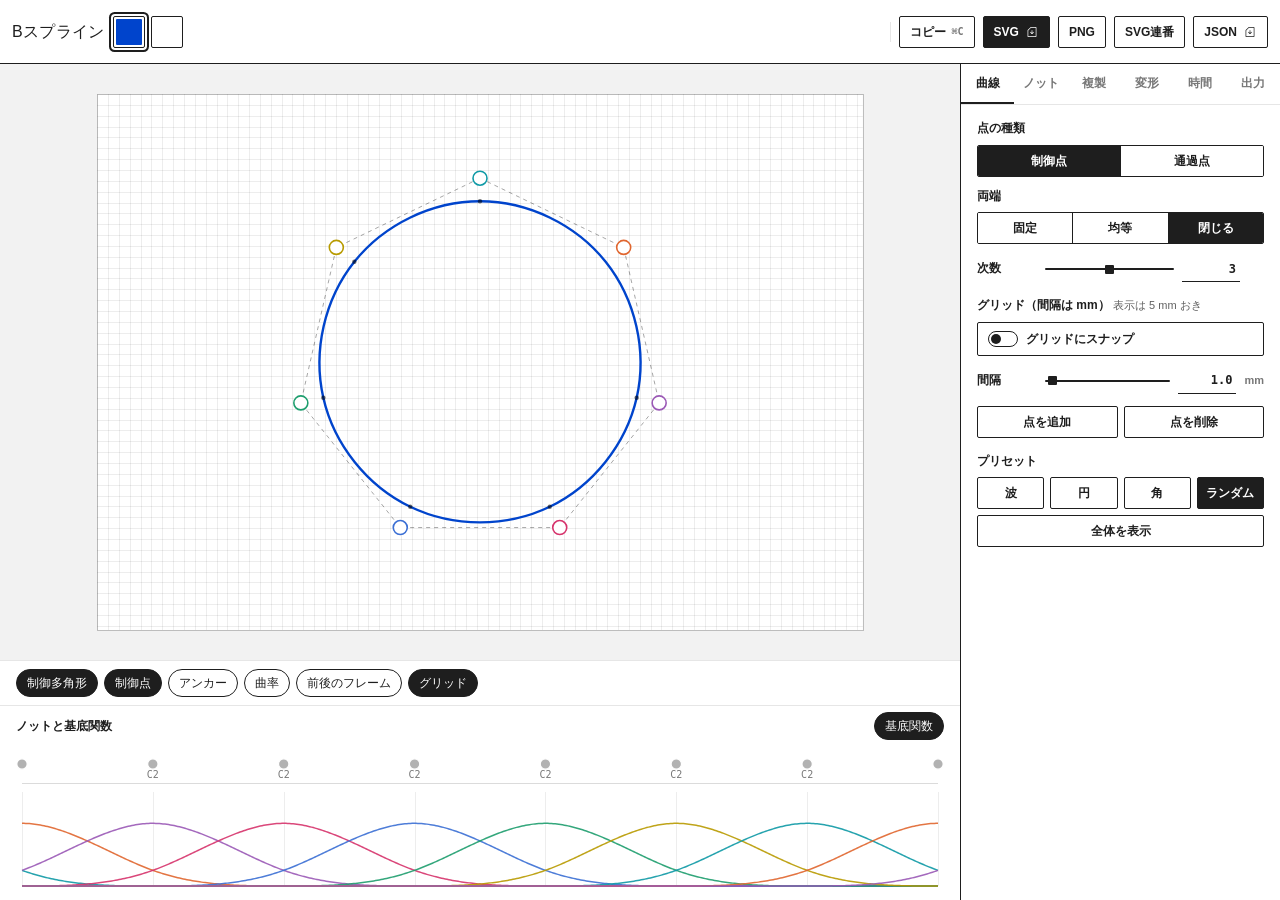
==== bspline/index.html @ 82337623 "deploy 2026-10-28 09:33" ====
<!DOCTYPE html>
<html data-sm-build="35cda11・2026-10-28 09:33" data-sm-app="bspline" lang="ja">
<head>
<meta charset="utf-8">
<meta name="viewport" content="width=device-width, initial-scale=1, viewport-fit=cover, user-scalable=no">
<meta name="studio-spec" content="type:描いて増やす;features:svg,numeric,color">
<meta name="apple-mobile-web-app-capable" content="yes">
<meta name="mobile-web-app-capable" content="yes">
<meta name="apple-mobile-web-app-status-bar-style" content="default">
<meta name="apple-mobile-web-app-title" content="SPLINE">
<meta name="theme-color" content="#ffffff">
<title>Bスプライン</title>
<link rel="stylesheet" href="_ext/000_kit/studio2.css?v=0.7.8">
<style>
/* 骨格（版面・基底関数の帯・再生バー・タブ付きパネル）はこのツール固有。
   色・文字・ボタン・上部バーは studio2.css / studio-tokens.css（--t-*）に従う。 */
:root{
  --param-h:158px;
  --mono:ui-monospace,SFMono-Regular,Menlo,monospace;
}
*{-webkit-tap-highlight-color:transparent}
body{
  display:flex;flex-direction:column;overscroll-behavior:none;
  padding-top:env(safe-area-inset-top);padding-bottom:env(safe-area-inset-bottom);
}
#bar{flex:0 0 auto}
#main{flex:1 1 auto;min-height:0;height:auto}
.stage{flex:1 1 auto;display:flex;flex-direction:column;min-width:0;min-height:0;background:var(--surfaceDim)}
#canvasWrap{flex:1 1 auto;position:relative;min-height:0}
#view{position:absolute;inset:0;width:100%;height:100%;display:block;touch-action:none}

.viewbar{
  display:flex;gap:6px;padding:8px 16px;border-top:1px solid var(--outlineBright);
  background:var(--surface);flex:0 0 auto;overflow-x:auto;scrollbar-width:none;
}
.viewbar::-webkit-scrollbar{display:none}
.viewbar .chip{flex:none;white-space:nowrap}

.param{flex:0 0 auto;border-top:1px solid var(--outlineBright);background:var(--surface)}
.param-head{display:flex;align-items:center;gap:12px;padding:6px 16px 2px}
.param-head .jp{font:var(--t-w-label) var(--t-fs-label)/1.4 var(--font)}
.param-head .sp{flex:1}
#paramCv{display:block;width:100%;height:var(--param-h);touch-action:none}
.param.min #paramCv{height:46px}

.transport{
  display:none;align-items:center;gap:12px;padding:8px 16px;
  border-top:1px solid var(--outlineBright);background:var(--surface);flex:0 0 auto;
}
.transport.on{display:flex}
#play{
  width:34px;height:34px;border-radius:50%;border:0;background:var(--onSurface);color:var(--surface);
  display:flex;align-items:center;justify-content:center;font-size:12px;flex:0 0 auto;font-weight:700;cursor:pointer;
}
#timeline{flex:1;height:30px;display:block;touch-action:none}
.tnum{font:var(--t-w-num) var(--t-fs-num)/1 var(--mono);font-variant-numeric:tabular-nums;flex:0 0 auto}

/* パネル（タブ付き） */
#panel{display:flex;flex-direction:column}
.tabs{display:flex;position:sticky;top:0;z-index:5;background:var(--surface);border-bottom:1px solid var(--outlineBright);flex:0 0 auto}
.tabs button{
  flex:1;height:40px;border:0;border-bottom:2px solid transparent;background:none;cursor:pointer;
  font:var(--t-w-label) var(--t-fs-label)/1 var(--font);color:var(--muted);
}
.tabs button:hover{background:var(--hovered)}
.tabs button[aria-pressed="true"]{color:var(--onSurface);border-bottom-color:var(--onSurface);font-weight:var(--t-w-head)}
.tabsec{display:none;padding:16px 16px 32px}
.tabsec.on{display:block}
.tabsec h2{font:var(--t-w-head) var(--t-fs-head)/1 var(--font);letter-spacing:.12em;margin:24px 0 12px}
.tabsec h2:first-child{margin-top:0}
.fieldlabel{font:var(--t-w-label) var(--t-fs-label)/1.3 var(--font);margin:0 0 8px}
.fieldlabel.gap{margin-top:16px}

/* 数値の行（スライダー＋数値欄。数値は直接入力できる・§5） */
.ctl{display:flex;align-items:center;gap:8px;margin-bottom:12px}
.ctl > label{font:var(--t-w-label) var(--t-fs-label)/1.3 var(--font);flex:0 0 60px;cursor:ew-resize;user-select:none}
.ctl input[type=range]{flex:1;min-width:0;width:auto}
.num{
  flex:0 0 auto;width:58px;height:26px;padding:0 4px;text-align:right;
  border:0;border-bottom:var(--t-line) solid var(--onSurface);border-radius:0;background:transparent;color:var(--onSurface);
  font:var(--t-w-num) var(--t-fs-num)/1 var(--mono);font-variant-numeric:tabular-nums;-moz-appearance:textfield;
}
.num:focus{outline:none;background:var(--hovered)}
.num::-webkit-outer-spin-button,.num::-webkit-inner-spin-button{-webkit-appearance:none;margin:0}
.unit{flex:0 0 16px;font:var(--t-w-label) 11px/1 var(--font);color:var(--muted)}

.seg{display:flex;border:var(--t-line) solid var(--onSurface);border-radius:var(--t-radius);overflow:hidden;width:100%;margin-bottom:12px}
.seg button{
  flex:1;height:30px;padding:0 3px;border:0;border-right:var(--t-line) solid var(--onSurface);background:var(--surface);cursor:pointer;
  font:var(--t-w-btn) var(--t-fs-btn)/1 var(--font);color:var(--onSurface);
}
.seg button:last-child{border-right:0}
.seg button:hover{background:var(--hovered)}
.seg button[aria-pressed="true"]{background:var(--onSurface);color:var(--surface)}

.switch{
  display:flex;align-items:center;gap:8px;width:100%;height:34px;padding:0 10px;margin-bottom:12px;
  border:var(--t-line) solid var(--onSurface);border-radius:var(--t-radius);background:var(--surface);cursor:pointer;
  font:var(--t-w-btn) var(--t-fs-btn)/1 var(--font);color:var(--onSurface);text-align:left;
}
.switch:hover{background:var(--hovered)}
.switch .tr{width:30px;height:16px;border-radius:999px;border:var(--t-line) solid var(--onSurface);position:relative;flex:0 0 auto;background:var(--surface)}
.switch .tr::after{content:"";position:absolute;top:2px;left:2px;width:10px;height:10px;border-radius:50%;background:var(--onSurface);transition:transform .14s}
.switch[aria-pressed="true"] .tr{background:var(--onSurface)}
.switch[aria-pressed="true"] .tr::after{transform:translateX(14px);background:var(--surface)}

.btns{display:grid;gap:6px}
.g1{grid-template-columns:1fr}
.g2{grid-template-columns:1fr 1fr}
.g4{grid-template-columns:1fr 1fr 1fr 1fr}
.btns .btn{justify-content:center;padding:0 6px}
.btns + .btns{margin-top:6px}

.readout{display:grid;grid-template-columns:auto 1fr;gap:6px 12px;font:var(--t-w-label) var(--t-fs-label)/1.3 var(--font)}
.readout b{font:var(--t-w-num) var(--t-fs-num)/1.3 var(--mono);font-variant-numeric:tabular-nums;text-align:right}
.readout b.neg{color:#C0392B}

.klist{display:flex;flex-direction:column;gap:6px}
.kempty{font:var(--t-w-label) var(--t-fs-label)/1.3 var(--font);color:var(--muted)}
.krow{display:flex;align-items:center;gap:8px}
.krow .u{font:var(--t-w-num) var(--t-fs-num)/1 var(--mono);flex:0 0 56px;font-variant-numeric:tabular-nums}
.krow .c{font:var(--t-w-num) 11px/1 var(--mono);padding:3px 7px;border-radius:999px;border:var(--t-line) solid var(--outlineBright);color:var(--muted)}
.krow .c.z{color:var(--onSurface);border-color:var(--onSurface)}
.krow .stp{margin-left:auto;display:flex;align-items:center;gap:2px}
.krow .stp button{width:26px;height:26px;border:var(--t-line) solid var(--onSurface);border-radius:var(--t-radius);background:var(--surface);cursor:pointer;color:var(--onSurface)}
.krow .stp button:hover{background:var(--hovered)}
.krow .stp span{font:var(--t-w-num) var(--t-fs-num)/1 var(--mono);width:24px;text-align:center}

@media (max-width:1023px){
  :root{--param-h:120px}
  body{overflow:hidden}
  #main{flex-direction:column;height:auto}
  #canvasWrap{min-height:25vh}
  #panel{width:100%;flex:0 0 auto;border-left:0;border-top:calc(var(--t-line) + .5px) solid var(--onSurface);max-height:42vh}
  .btns .btn{height:40px}
  .ctl > label{flex:0 0 52px}
}
</style>
<link rel="manifest" href="manifest.webmanifest">
<link rel="apple-touch-icon" href="icon-180.png">
<link rel="icon" href="icon-192.png">
<link rel="stylesheet" href="_ext/000_kit/studio-mobile.css?v=84a22e17">
</head>
<body>

<header id="bar"></header>

<div id="main">
  <div class="stage">
    <div id="canvasWrap"><canvas id="view"></canvas></div>

    <div class="viewbar chips" id="viewbar">
      <button class="chip" type="button" data-v="poly"    aria-pressed="true">制御多角形</button>
      <button class="chip" type="button" data-v="points"  aria-pressed="true">制御点</button>
      <button class="chip" type="button" data-v="anchors" aria-pressed="false">アンカー</button>
      <button class="chip" type="button" data-v="comb"    aria-pressed="false">曲率</button>
      <button class="chip" type="button" data-v="onion"   aria-pressed="false">前後のフレーム</button>
      <button class="chip" type="button" data-v="grid"    aria-pressed="true">グリッド</button>
    </div>

    <div class="param" id="param">
      <div class="param-head">
        <span class="jp">ノットと基底関数</span>
        <span class="sp"></span>
        <button class="chip" type="button" id="minBtn">基底関数</button>
      </div>
      <canvas id="paramCv"></canvas>
    </div>

    <div class="transport" id="transport">
      <button id="play" type="button" aria-label="再生・停止">▶</button>
      <canvas id="timeline"></canvas>
      <span class="tnum" id="tnum">000/060</span>
    </div>
  </div>

  <aside id="panel">
    <div class="tabs" id="tabs">
      <button type="button" data-s="curve" aria-pressed="true">曲線</button>
      <button type="button" data-s="knot"  aria-pressed="false">ノット</button>
      <button type="button" data-s="copy"  aria-pressed="false">複製</button>
      <button type="button" data-s="warp"  aria-pressed="false">変形</button>
      <button type="button" data-s="time"  aria-pressed="false">時間</button>
      <button type="button" data-s="out"   aria-pressed="false">出力</button>
    </div>

    <section class="tabsec on" data-s="curve">
      <p class="fieldlabel">点の種類</p>
      <div class="seg" data-seg="ptMode">
        <button type="button" data-v="ctrl" aria-pressed="true">制御点</button>
        <button type="button" data-v="pass" aria-pressed="false">通過点</button>
      </div>
      <p class="fieldlabel">両端</p>
      <div class="seg" data-seg="ends">
        <button type="button" data-v="fix"    aria-pressed="false">固定</button>
        <button type="button" data-v="even"   aria-pressed="false">均等</button>
        <button type="button" data-v="closed" aria-pressed="true">閉じる</button>
      </div>
      <div data-ctl="deg"></div>
      <p class="fieldlabel gap">グリッド（間隔は mm） <span id="gthin" style="font-weight:400;opacity:.7;font-size:11px"></span></p>
      <button class="switch" type="button" data-sw="gsnap" aria-pressed="false" title="Shift を押しながらで一時的に解除"><span class="tr"></span><span class="tx">グリッドにスナップ</span></button>
      <div data-ctl="gstep"></div>
      <div class="btns g2">
        <button class="btn" type="button" id="addPt" title="選んだ点の次に点を足す">点を追加</button>
        <button class="btn" type="button" id="delPt" title="選んだ点を削除（Delete）">点を削除</button>
      </div>
      <p class="fieldlabel gap">プリセット</p>
      <div class="btns g4">
        <button class="btn" type="button" data-pre="wave">波</button>
        <button class="btn" type="button" data-pre="circle">円</button>
        <button class="btn" type="button" data-pre="angle">角</button>
        <button class="btn primary" type="button" data-pre="random" title="点をランダムに置き直す（N）">ランダム</button>
      </div>
      <div class="btns g1">
        <button class="btn" type="button" id="fitBtn">全体を表示</button>
      </div>
    </section>

    <section class="tabsec" data-s="knot">
      <div class="klist" id="klist"></div>
      <div class="btns g2" style="margin-top:12px">
        <button class="btn" type="button" id="knotEven">均等配置</button>
        <button class="btn" type="button" id="knotRand">ランダム配置</button>
      </div>
    </section>

    <section class="tabsec" data-s="copy">
      <button class="switch" type="button" data-sw="mul" aria-pressed="false"><span class="tr"></span><span class="tx">複製を有効</span></button>
      <p class="fieldlabel">配置</p>
      <div class="seg" data-seg="layout">
        <button type="button" data-v="rot"  aria-pressed="true">円形</button>
        <button type="button" data-v="grid" aria-pressed="false">格子</button>
        <button type="button" data-v="line" aria-pressed="false">直線</button>
      </div>
      <div data-ctl="count"></div>
      <div data-ctl="rot"></div>
      <div data-ctl="scale"></div>
      <div data-ctl="dx"></div>
      <div data-ctl="dy"></div>
      <button class="switch" type="button" data-sw="mirror" aria-pressed="false"><span class="tr"></span><span class="tx">1つおきに反転</span></button>

      <h2>立体</h2>
      <button class="switch" type="button" data-sw="loft" aria-pressed="false" title="複製した曲線を制御網にして面を作る（立体表示中は余白をドラッグで回転）"><span class="tr"></span><span class="tx">複製から面を作成</span></button>
      <div data-ctl="depth"></div>
      <div data-ctl="yaw"></div>
      <div data-ctl="pitch"></div>
      <div data-ctl="iso"></div>
    </section>

    <section class="tabsec" data-s="warp">
      <button class="switch" type="button" data-sw="warp" aria-pressed="false"><span class="tr"></span><span class="tx">変形を有効</span></button>
      <div data-ctl="wamp"></div>
      <div data-ctl="wfreq"></div>
      <div data-ctl="wdrift"></div>
    </section>

    <section class="tabsec" data-s="time">
      <button class="switch" type="button" data-sw="time" aria-pressed="false"><span class="tr"></span><span class="tx">時間を有効</span></button>
      <div data-ctl="tamp"></div>
      <div data-ctl="tphase"></div>
      <div data-ctl="tratio"></div>
      <div data-ctl="cycles"></div>
      <h2>ノットの動き</h2>
      <div data-ctl="kamp"></div>
      <div data-ctl="kphase"></div>
      <h2>再生</h2>
      <div data-ctl="frames"></div>
      <div data-ctl="speed"></div>
      <div class="readout" id="tread" style="margin-top:12px"></div>
    </section>

    <section class="tabsec" data-s="out">
      <div class="readout" id="readout"></div>
    </section>
  </aside>
</div>

<script src="_ext/000_kit/studio-kit.js?v=0.7.10"></script>
<script>
"use strict";
/* ============================================================
   1. B-spline core
   partition of unity 4e-16 / de Boor == basis sum 0 /
   Bezier conversion exact to 3e-13 for p<=3
   ============================================================ */
function buildCurve(P,degree,mode,interior){
  let pts,U,p;
  if(mode==='closed'){
    const n=P.length;
    p=Math.max(1,Math.min(degree,n-1));
    pts=P.concat(P.slice(0,p));
    const m=pts.length+p+1; U=[];
    for(let i=0;i<m;i++) U.push(i/(m-1));
  } else if(mode==='uniform'){
    pts=P.slice();
    p=Math.max(1,Math.min(degree,pts.length-1));
    const m=pts.length+p+1; U=[];
    for(let i=0;i<m;i++) U.push(i/(m-1));
  } else {
    pts=P.slice();
    const N=pts.length;
    p=Math.max(1,Math.min(degree,N-1));
    const nInt=N-p-1;
    let inner;
    if(interior && interior.length===nInt) inner=interior.slice().sort((a,b)=>a-b);
    else { inner=[]; for(let i=1;i<=nInt;i++) inner.push(i/(nInt+1)); }
    U=[];
    for(let i=0;i<=p;i++) U.push(0);
    for(const v of inner) U.push(v);
    for(let i=0;i<=p;i++) U.push(1);
  }
  const N=pts.length;
  return {pts,U,p,N,u0:U[p],u1:U[N]};
}
function findSpan(c,u){
  const {U,N,p}=c;
  if(u>=U[N]){ let k=N-1; while(k>p&&U[k]===U[k+1])k--; return k; }
  if(u<=U[p]){ let k=p; while(k<N-1&&U[k]===U[k+1])k++; return k; }
  let lo=p,hi=N,mid=(lo+hi)>>1,g=0;
  while((u<U[mid]||u>=U[mid+1])&&g++<200){
    if(u<U[mid])hi=mid; else lo=mid;
    const nx=(lo+hi)>>1;
    if(nx===mid){ mid=lo; break; }
    mid=nx;
  }
  return mid;
}
function basisFuns(c,span,u){
  const {U,p}=c;
  const N=new Array(p+1).fill(0),L=new Array(p+1).fill(0),R=new Array(p+1).fill(0);
  N[0]=1;
  for(let j=1;j<=p;j++){
    L[j]=u-U[span+1-j]; R[j]=U[span+j]-u;
    let s=0;
    for(let r=0;r<j;r++){
      const den=R[r+1]+L[j-r], t=den===0?0:N[r]/den;
      N[r]=s+R[r+1]*t; s=L[j-r]*t;
    }
    N[j]=s;
  }
  return N;
}
function basisVector(c,u){
  const out=new Array(c.N).fill(0);
  const sp=findSpan(c,u), Nv=basisFuns(c,sp,u);
  for(let j=0;j<=c.p;j++){ const i=sp-c.p+j; if(i>=0&&i<c.N) out[i]=Nv[j]; }
  return out;
}
function evalCurve(c,u,forced){
  const sp=forced===undefined?findSpan(c,u):forced;
  const Nv=basisFuns(c,sp,u);
  let x=0,y=0;
  for(let j=0;j<=c.p;j++){ const P=c.pts[sp-c.p+j]; x+=Nv[j]*P.x; y+=Nv[j]*P.y; }
  return {x,y};
}
function evalPt3(c,u){
  const sp=findSpan(c,u), Nv=basisFuns(c,sp,u);
  let x=0,y=0,z=0;
  for(let j=0;j<=c.p;j++){ const P=c.pts[sp-c.p+j]; x+=Nv[j]*P.x; y+=Nv[j]*P.y; z+=Nv[j]*(P.z||0); }
  return {x,y,z};
}
function derivCurve(c){
  if(c.p<1) return null;
  const {U,p,pts}=c,Q=[];
  for(let i=0;i<pts.length-1;i++){
    const den=U[i+p+1]-U[i+1], f=den===0?0:p/den;
    Q.push({x:(pts[i+1].x-pts[i].x)*f, y:(pts[i+1].y-pts[i].y)*f});
  }
  const U2=U.slice(1,U.length-1), N2=Q.length;
  return {pts:Q,U:U2,p:p-1,N:N2,u0:U2[p-1],u1:U2[N2]};
}
function curvatureAt(d1,d2,u){
  if(!d1) return 0;
  const a=evalCurve(d1,u), b=d2?evalCurve(d2,u):{x:0,y:0};
  const s=Math.hypot(a.x,a.y);
  if(s<1e-12) return 0;
  return (a.x*b.y-a.y*b.x)/(s*s*s);
}
function spanBreaks(c){
  const b=[];
  for(let i=c.p;i<=c.N;i++){ const v=c.U[i]; if(!b.length||v>b[b.length-1]+1e-9) b.push(v); }
  return b;
}
function toBeziers(c,d1){
  const sub=c.p<=3?1:8, brk=spanBreaks(c), segs=[];
  for(let s=0;s<brk.length-1;s++){
    const a0=brk[s], b0=brk[s+1];
    for(let k=0;k<sub;k++){
      const a=a0+(b0-a0)*(k/sub), b=a0+(b0-a0)*((k+1)/sub), h=b-a, mid=(a+b)/2;
      const sc=findSpan(c,mid), sd=findSpan(d1,mid);
      const P0=evalCurve(c,a,sc), P1=evalCurve(c,b,sc);
      const T0=evalCurve(d1,a,sd), T1=evalCurve(d1,b,sd);
      segs.push({p0:P0,c1:{x:P0.x+T0.x*h/3,y:P0.y+T0.y*h/3},
                       c2:{x:P1.x-T1.x*h/3,y:P1.y-T1.y*h/3},p1:P1});
    }
  }
  return segs;
}
/* global interpolation (Piegl & Tiller A9.1). max error 2.5e-13 */
function gauss(A,B){
  const n=A.length, dim=B[0].length;
  const M=A.map((r,i)=>r.slice().concat(B[i].slice()));
  for(let c=0;c<n;c++){
    let piv=c;
    for(let r=c+1;r<n;r++) if(Math.abs(M[r][c])>Math.abs(M[piv][c])) piv=r;
    if(Math.abs(M[piv][c])<1e-12) return null;
    const tmp=M[c]; M[c]=M[piv]; M[piv]=tmp;
    for(let r=0;r<n;r++){
      if(r===c) continue;
      const f=M[r][c]/M[c][c];
      if(!f) continue;
      for(let k=c;k<n+dim;k++) M[r][k]-=f*M[c][k];
    }
  }
  const out=[];
  for(let r=0;r<n;r++){ const row=[]; for(let d=0;d<dim;d++) row.push(M[r][n+d]/M[r][r]); out.push(row); }
  return out;
}
function interpCurve(D,degree){
  const K=D.length;
  if(K<2) return null;
  const p=Math.max(1,Math.min(degree,K-1));
  const t=[0], d=[0];
  for(let i=1;i<K;i++) d.push(Math.hypot(D[i].x-D[i-1].x, D[i].y-D[i-1].y));
  const tot=d.reduce((a,b)=>a+b,0);
  if(tot<1e-9){ for(let i=1;i<K;i++) t.push(i/(K-1)); }
  else { let acc=0; for(let i=1;i<K;i++){ acc+=d[i]; t.push(acc/tot); } }
  t[K-1]=1;
  const U=[];
  for(let i=0;i<=p;i++) U.push(0);
  for(let j=1;j<=K-p-1;j++){ let s=0; for(let i=j;i<=j+p-1;i++) s+=t[i]; U.push(s/p); }
  for(let i=0;i<=p;i++) U.push(1);
  const tmpl={N:K,p,U,u0:0,u1:1};
  const A=[],B=[];
  for(let k=0;k<K;k++){ A.push(basisVector(tmpl,t[k])); B.push([D[k].x,D[k].y]); }
  const Pc=gauss(A,B);
  if(!Pc) return null;
  return {pts:Pc.map(r=>({x:r[0],y:r[1]})), U, p, N:K, u0:0, u1:1, t};
}

/* ============================================================
   2. state
   ============================================================ */
const W=1000, H=700, GAP=0.02;
/* グリッドの間隔は mm で持つ。書き出しの SVG は座標1=1px で、Illustrator は 1px を 1pt（=0.3528mm）として開く。
   だから 1mm = 72/25.4 = 2.8346 座標。吸着・描画は S.grid.step（座標単位）を読む */
const MM_PX=72/25.4;
const DV=['#0F9AA6','#E0662F','#9B59B6','#D6336C','#3B6FD4','#1E9E6E','#B89B00','#D9534F','#A9772E'];
/* 作品の色（上部バーの色見本。初期色は規定パレット navy・§5 COLOR-00）。UIの色とは混ぜない */
const ART={stroke:'#0044CC', bg:'#FFFFFF'};
const COARSE=matchMedia('(pointer:coarse)').matches;

const S={
  P:[], ptMode:'ctrl', ends:'closed', deg:3, interior:null,
  mul:{on:false, layout:'rot', count:8, rot:0, scale:1, dx:60, dy:0, mirror:false},
  loft:{on:false, depth:60, yaw:-28, pitch:34, iso:10},
  warp:{on:false, wamp:40, wfreq:1.2, wdrift:0.35},
  time:{on:false, tamp:60, tphase:0.14, tratio:0.4, cycles:1, kamp:0.1, kphase:0.25,
        frames:60, speed:1, f:0, playing:true},
  show:{poly:true, points:true, anchors:false, comb:false, onion:false, grid:true},
  grid:{mm:1, snap:false, get step(){ return this.mm*MM_PX; }},
  basisOpen:true, sel:null,
  view:{s:1, ox:0, oy:0}
};
/* 取り消し・やり直し（§7 ⌘Z / ⇧⌘Z。Studio.history＝変更後の状態を積む） */
const hist=Studio.history(100);
let histTimer=null;
function geomState(){ return {P:S.P.map(p=>({x:p.x,y:p.y})), deg:S.deg, ends:S.ends, interior:S.interior, ptMode:S.ptMode}; }
function commit(){ clearTimeout(histTimer); histTimer=null; hist.push(geomState()); }
function commitSoon(){ clearTimeout(histTimer); histTimer=setTimeout(commit,300); }
function applyGeom(s){
  Object.assign(S,{P:s.P, deg:s.deg, ends:s.ends, interior:s.interior, ptMode:s.ptMode});
  S.sel=null; syncUI(); build(); render();
}
function undo(){
  if(histTimer) commit();
  const s=hist.undo();
  if(!s){ toast('元に戻せる操作がありません'); return; }
  applyGeom(s);
}
function redo(){
  if(histTimer) commit();
  const s=hist.redo();
  if(!s){ toast('やり直せる操作がありません'); return; }
  applyGeom(s);
}

/* ============================================================
   3. control definitions — every slider gets a number input
   ============================================================ */
const CTL={
  deg   :{path:'deg',        label:'次数',  min:1,max:5,   step:1,    unit:'',  dec:0, def:3},
  gstep :{path:'grid.mm',    label:'間隔',  min:0.5,max:20, step:0.5, unit:'mm',dec:1, def:1, stops:[0.5,1,2,5,10], tol:0.15},
  count :{path:'mul.count',  label:'個数',  min:1,max:64,  step:1,    unit:'個',dec:0, def:8},
  rot   :{path:'mul.rot',    label:'回転',  min:-180,max:180,step:1,  unit:'°', dec:0, def:0,  stops:[-180,-90,0,90,180], tol:4},
  scale :{path:'mul.scale',  label:'倍率',  min:0.5,max:1.5,step:0.005,unit:'', dec:2, def:1,  stops:[0.5,0.75,1,1.25,1.5], tol:0.012},
  dx    :{path:'mul.dx',     label:'間隔X', min:-200,max:200,step:1,  unit:'px',dec:0, def:60, stops:[0], tol:3},
  dy    :{path:'mul.dy',     label:'間隔Y', min:-200,max:200,step:1,  unit:'px',dec:0, def:0,  stops:[0], tol:3},
  depth :{path:'loft.depth', label:'奥行き',min:0,max:160, step:1,    unit:'px',dec:0, def:60, stops:[0], tol:3},
  yaw   :{path:'loft.yaw',   label:'回転',  min:-180,max:180,step:1,  unit:'°', dec:0, def:-28,stops:[-180,-90,0,90,180], tol:4},
  pitch :{path:'loft.pitch', label:'俯角',  min:0,max:90,  step:1,    unit:'°', dec:0, def:34, stops:[0,30,45,60,90], tol:3},
  iso   :{path:'loft.iso',   label:'等値線',min:2,max:24,  step:1,    unit:'本',dec:0, def:10},
  wamp  :{path:'warp.wamp',  label:'強さ',  min:0,max:160, step:1,    unit:'px',dec:0, def:40, stops:[0], tol:3},
  wfreq :{path:'warp.wfreq', label:'周期',  min:0.2,max:4, step:0.05, unit:'',  dec:2, def:1.2,stops:[1,2,3], tol:0.08},
  wdrift:{path:'warp.wdrift',label:'位相',min:0,max:2,   step:0.02, unit:'',  dec:2, def:0.35,stops:[0,0.5,1], tol:0.04},
  tamp  :{path:'time.tamp',  label:'振幅',  min:0,max:200, step:1,    unit:'px',dec:0, def:60, stops:[0], tol:3},
  tphase:{path:'time.tphase',label:'位相差',min:0,max:1,   step:0.005,unit:'',  dec:2, def:0.14,stops:[0,0.25,0.5,0.75,1], tol:0.012},
  tratio:{path:'time.tratio',label:'縦横比',min:-1,max:1,  step:0.02, unit:'',  dec:2, def:0.4,stops:[-1,0,1], tol:0.04},
  cycles:{path:'time.cycles',label:'周回数',min:1,max:4,   step:1,    unit:'',  dec:0, def:1},
  kamp  :{path:'time.kamp',  label:'揺れ幅',min:0,max:0.5, step:0.005,unit:'',  dec:2, def:0.1,stops:[0], tol:0.012},
  kphase:{path:'time.kphase',label:'位相差',min:0,max:1,   step:0.01, unit:'',  dec:2, def:0.25,stops:[0,0.25,0.5,0.75,1], tol:0.02},
  frames:{path:'time.frames',label:'枚数',  min:8,max:120, step:1,    unit:'枚',dec:0, def:60, stops:[12,24,30,60,120], tol:2},
  speed :{path:'time.speed', label:'速さ',  min:0.1,max:3, step:0.05, unit:'×', dec:2, def:1,  stops:[0.5,1,2], tol:0.06}
};
const get=p=>p.split('.').reduce((o,k)=>o[k],S);
const set=(p,v)=>{ const k=p.split('.'); const o=k.slice(0,-1).reduce((a,b)=>a[b],S); o[k[k.length-1]]=v; };
function snapTo(v,stops,tol){
  if(!stops) return v;
  for(const s of stops) if(Math.abs(v-s)<=tol) return s;
  return v;
}
/* 座標をグリッドに吸着する。snapTo（スライダーの値用）とも
   snap_（元に戻す用のスナップショット）とも別物。 */
function snapXY(w,off){
  if(!S.grid.snap||off) return w;
  const g=S.grid.step;
  return {x:Math.round(w.x/g)*g, y:Math.round(w.y/g)*g};
}
const CTLNODE={};
function buildControls(){
  document.querySelectorAll('[data-ctl]').forEach(host=>{
    const key=host.dataset.ctl, d=CTL[key];
    host.className='ctl';
    host.innerHTML=
      `<label for="r_${key}">${d.label}</label>`+
      `<input type="range" id="r_${key}" min="${d.min}" max="${d.max}" step="${d.step}" value="${get(d.path)}">`+
      `<input type="number" class="num" id="n_${key}" min="${d.min}" max="${d.max}" step="${d.step}" value="${(+get(d.path)).toFixed(d.dec)}">`+
      `<span class="unit">${d.unit}</span>`;
    const r=host.querySelector('input[type=range]'), n=host.querySelector('.num');
    CTLNODE[key]={r,n,d};
    const push=(v,fromRange,shift)=>{
      let x=Math.max(d.min,Math.min(d.max,v));
      if(fromRange && !shift) x=snapTo(x,d.stops,d.tol);
      x=+x.toFixed(d.dec+2);
      set(d.path,x);
      r.value=x; n.value=x.toFixed(d.dec);
      if(d.path==='deg') commitSoon();
      build(); render();
    };
    r.addEventListener('input',e=>push(+r.value,true,e.shiftKey));
    r.addEventListener('keydown',e=>{
      if(e.shiftKey&&(e.key==='ArrowLeft'||e.key==='ArrowRight')){
        e.preventDefault();
        push(+r.value+(e.key==='ArrowRight'?1:-1)*d.step*10,false,true);
      }
    });
    n.addEventListener('change',()=>{ const v=parseFloat(n.value); if(isFinite(v)) push(v,false,false); else n.value=(+get(d.path)).toFixed(d.dec); });
    host.querySelector('label').addEventListener('dblclick',()=>{ push(d.def,false,false); toast(d.label+' を既定値に戻しました'); });
  });
}
function syncCtl(){
  for(const k in CTLNODE){
    const {r,n,d}=CTLNODE[k], v=+get(d.path);
    r.value=v; n.value=v.toFixed(d.dec);
  }
}

/* ============================================================
   4. pipeline
   base points -> (time) -> seed curve -> (copies) -> (warp) -> (loft)
   ============================================================ */
const CIRCLE_R=240;   // 最初の形（INIT-01）: 閉じた円。曲線の直径が版面の短辺の約66%
function presetPoints(kind){
  const P=[];
  if(kind==='wave'){ for(let i=0;i<9;i++) P.push({x:90+i*(W-180)/8, y:H/2+Math.sin(i*0.9)*170}); }
  else if(kind==='circle'){ for(let i=0;i<7;i++){ const a=i/7*Math.PI*2-Math.PI/2; P.push({x:W/2+Math.cos(a)*CIRCLE_R, y:H/2+Math.sin(a)*CIRCLE_R}); } }
  else if(kind==='angle'){ return [{x:110,y:560},{x:200,y:180},{x:360,y:180},{x:500,y:520},{x:650,y:520},{x:790,y:180},{x:900,y:520}]; }
  else { const n=S.P.length||8; for(let i=0;i<n;i++) P.push({x:80+Math.random()*(W-160), y:80+Math.random()*(H-160)}); }
  return P;
}
function endsMode(){ return S.ends==='fix'?'clamped':S.ends==='even'?'uniform':'closed'; }
function pointsAt(t){
  if(!S.time.on || S.time.tamp===0) return S.P;
  const T=S.time;
  return S.P.map((p,i)=>{
    const a=2*Math.PI*(T.cycles*t + i*T.tphase);
    return {x:p.x+Math.cos(a)*T.tamp, y:p.y+Math.sin(a)*T.tamp*T.tratio};
  });
}
function evenInterior(n,p){ const k=n-p-1,o=[]; for(let i=1;i<=k;i++) o.push(i/(k+1)); return o; }
function interiorAt(t,n){
  const p=Math.max(1,Math.min(S.deg,n-1));
  const m=n-p-1;
  if(m<=0) return [];
  let base=(S.interior&&S.interior.length===m)?S.interior.slice():evenInterior(n,p);
  if(!S.time.on || S.time.kamp===0) return base;
  let v=base.map((b,j)=>b+Math.sin(2*Math.PI*(t+j*S.time.kphase))*S.time.kamp);
  v.sort((a,b)=>a-b);
  for(let i=0;i<m;i++) v[i]=Math.max(GAP*(i+1), Math.min(1-GAP*(m-i), v[i]));
  for(let i=1;i<m;i++) v[i]=Math.max(v[i], v[i-1]+GAP);
  for(let i=m-2;i>=0;i--) v[i]=Math.min(v[i], v[i+1]-GAP);
  for(let i=0;i<m;i++) v[i]=Math.max(GAP, Math.min(1-GAP, v[i]));
  return v;
}
function seedAt(t){
  let pts=pointsAt(t);
  if(S.ptMode==='pass'){
    const D = S.ends==='closed' ? pts.concat([pts[0]]) : pts;
    const c = interpCurve(D, S.deg);
    if(c) return c;
  }
  const inter = S.ends==='fix' ? interiorAt(t, pts.length) : null;
  return buildCurve(pts, S.deg, endsMode(), inter);
}
function xform(pts,k,n){
  const M=S.mul, Wp=S.warp;
  let a=0,sx=1,sy=1,tx=0,ty=0,mir=false;
  if(M.on && n>1){
    const f=n>1?k/(n-1):0;
    if(M.layout==='rot'){
      a=k/n*Math.PI*2 + M.rot*Math.PI/180*f;
      sx=sy=Math.pow(M.scale,k);
      mir=M.mirror&&(k%2===1);
    } else if(M.layout==='grid'){
      const cols=Math.max(1,Math.round(Math.sqrt(n)));
      const cx=k%cols, cy=Math.floor(k/cols);
      tx=(cx-(cols-1)/2)*M.dx*2;
      ty=(cy-(Math.ceil(n/cols)-1)/2)*M.dy*2;
      a=M.rot*Math.PI/180*f; sx=sy=Math.pow(M.scale,k);
      mir=M.mirror&&(cx%2===1);
    } else {
      const c=k-(n-1)/2;
      tx=M.dx*c; ty=M.dy*c;
      a=M.rot*Math.PI/180*c/Math.max(1,n-1)*2;
      sx=sy=Math.pow(M.scale,c);
      mir=M.mirror&&(k%2===1);
    }
  }
  const ca=Math.cos(a), sa=Math.sin(a), cx=W/2, cy=H/2;
  return pts.map((p,i)=>{
    let x=p.x-cx, y=p.y-cy;
    if(mir) x=-x;
    x*=sx; y*=sy;
    let rx=x*ca-y*sa, ry=x*sa+y*ca;
    rx+=tx; ry+=ty;
    if(Wp.on && Wp.wamp){
      const fq=Wp.wfreq/300, dr=k*Wp.wdrift;
      rx+=Math.sin(ry*fq + dr*2.1 + i*0.3)*Wp.wamp;
      ry+=Math.cos(rx*fq*1.13 - dr*1.7 + i*0.21)*Wp.wamp;
    }
    return {x:rx+cx, y:ry+cy};
  });
}
function familyAt(t){
  const seed=seedAt(t);
  const n=S.mul.on?S.mul.count:1;
  const out=[];
  for(let k=0;k<n;k++){
    const Q=xform(seed.pts,k,n);
    out.push({pts:Q, U:seed.U, p:seed.p, N:seed.N, u0:seed.u0, u1:seed.u1});
  }
  return out;
}
function axisKnots(n,deg){
  const p=Math.max(1,Math.min(deg,n-1)), k=n-p-1, U=[];
  for(let i=0;i<=p;i++) U.push(0);
  for(let i=1;i<=k;i++) U.push(i/(k+1));
  for(let i=0;i<=p;i++) U.push(1);
  return {N:n,p,U,u0:0,u1:1};
}
/* ---- current frame ---- */
let FAM=null, SEED=null, BEZ=null, LOFT=null;
function build(){
  const need=S.ends==='closed'?3:2;
  if(S.P.length<need) S.P=presetPoints('wave');
  const t=S.time.on?S.time.f/S.time.frames:0;
  SEED=seedAt(t);
  FAM=familyAt(t);
  BEZ=FAM.map(c=>toBeziers(c,derivCurve(c)));
  LOFT = (S.loft.on && FAM.length>=2) ? buildLoft() : null;
}
function buildLoft(){
  const n=FAM.length, pv=Math.max(1,Math.min(3,n-1));
  const AV=axisKnots(n,pv);
  const AU={N:FAM[0].N, p:FAM[0].p, U:FAM[0].U, u0:FAM[0].u0, u1:FAM[0].u1};
  const net=FAM.map((f,k)=>f.pts.map(p=>({x:p.x,y:p.y,z:(k-(n-1)/2)*S.loft.depth})));
  const a=S.loft.yaw*Math.PI/180, b=S.loft.pitch*Math.PI/180;
  const PR={ca:Math.cos(a),sa:Math.sin(a),cb:Math.cos(b),sb:Math.sin(b)};
  const prj=P=>{ const rx=P.x*PR.ca-P.y*PR.sa, ry=P.x*PR.sa+P.y*PR.ca;
                 return {x:rx, y:ry*PR.sb-P.z*PR.cb}; };
  const iso=S.loft.iso, curves=[];
  for(let s=0;s<=iso;s++){
    const v=s/iso, bv=basisVector(AV,v), Q=[];
    for(let i=0;i<AU.N;i++){
      let x=0,y=0,z=0;
      for(let k=0;k<n;k++){ const w=bv[k]; if(!w) continue;
        const P=net[k][i]; x+=w*P.x; y+=w*P.y; z+=w*P.z; }
      Q.push(prj({x,y,z}));
    }
    const c={pts:Q,U:AU.U,p:AU.p,N:AU.N,u0:AU.u0,u1:AU.u1};
    curves.push({segs:toBeziers(c,derivCurve(c)), dir:'u'});
  }
  for(let s=0;s<=iso;s++){
    const u=AU.u0+(AU.u1-AU.u0)*s/iso, bu=basisVector(AU,u), Q=[];
    for(let k=0;k<n;k++){
      let x=0,y=0,z=0;
      for(let i=0;i<AU.N;i++){ const w=bu[i]; if(!w) continue;
        const P=net[k][i]; x+=w*P.x; y+=w*P.y; z+=w*P.z; }
      Q.push(prj({x,y,z}));
    }
    const c={pts:Q,U:AV.U,p:AV.p,N:AV.N,u0:AV.u0,u1:AV.u1};
    curves.push({segs:toBeziers(c,derivCurve(c)), dir:'v'});
  }
  return {curves, prj, net};
}
function anchorAudit(){
  if(!S.time.on) return {mn:BEZ[0].length+1, mx:BEZ[0].length+1, ok:true};
  let mn=1e9,mx=-1;
  const keepF=S.time.f;
  for(let f=0;f<S.time.frames;f++){
    const t=f/S.time.frames;
    const c=seedAt(t);
    const nseg=toBeziers(c,derivCurve(c)).length;
    mn=Math.min(mn,nseg); mx=Math.max(mx,nseg);
  }
  S.time.f=keepF;
  return {mn:mn+1, mx:mx+1, ok:mn===mx};
}

/* ============================================================
   5. render
   ============================================================ */
const cv=document.getElementById('view'), ctx=cv.getContext('2d');
const pv=document.getElementById('paramCv'), pctx=pv.getContext('2d');
const tl=document.getElementById('timeline'), tctx=tl.getContext('2d');
let VW=0,VH=0,PW=0,PH=0,TW=0,TH=0;
function css(v){ return getComputedStyle(document.body).getPropertyValue(v).trim(); }
/* 版面の上に重ねる補助表示（グリッド・多角形・ハンドル）は、背景の明るさに合わせて黒か白の半透明にする */
function hexLum(h){ h=/^#[0-9a-f]{6}$/i.test(h)?h:'#ffffff'; const n=parseInt(h.slice(1),16); return (0.299*(n>>16&255)+0.587*(n>>8&255)+0.114*(n&255))/255; }
const ov=a=>(ART.bg!=='none'&&hexLum(ART.bg)<0.5)?`rgba(255,255,255,${a})`:`rgba(0,0,0,${a})`;
const K=a=>`rgba(0,0,0,${a})`;
function fitCanvas(c,x){
  const dpr=Math.min(window.devicePixelRatio||1,2.5), r=c.getBoundingClientRect();
  const w=Math.max(1,Math.round(r.width)), h=Math.max(1,Math.round(r.height));
  c.width=w*dpr; c.height=h*dpr; x.setTransform(dpr,0,0,dpr,0,0);
  return {w,h};
}
function resize(){
  let d=fitCanvas(cv,ctx); VW=d.w; VH=d.h;
  d=fitCanvas(pv,pctx); PW=d.w; PH=d.h;
  d=fitCanvas(tl,tctx); TW=d.w; TH=d.h;
  fitView(false); render();
}
const toS=p=>({x:p.x*S.view.s+S.view.ox, y:p.y*S.view.s+S.view.oy});
const toW=(x,y)=>({x:(x-S.view.ox)/S.view.s, y:(y-S.view.oy)/S.view.s});
function fitView(re){
  let minx=0,maxx=W,miny=0,maxy=H;
  if(LOFT){
    minx=1e9;maxx=-1e9;miny=1e9;maxy=-1e9;
    LOFT.curves.forEach(c=>c.segs.forEach(s=>[s.p0,s.p1].forEach(p=>{
      minx=Math.min(minx,p.x);maxx=Math.max(maxx,p.x);
      miny=Math.min(miny,p.y);maxy=Math.max(maxy,p.y);})));
    if(minx>maxx){minx=0;maxx=W;miny=0;maxy=H;}
  }
  const bw=Math.max(1,maxx-minx), bh=Math.max(1,maxy-miny), pad=30;
  S.view.s=Math.min((VW-pad*2)/bw,(VH-pad*2)/bh);
  S.view.ox=(VW-bw*S.view.s)/2-minx*S.view.s;
  S.view.oy=(VH-bh*S.view.s)/2-miny*S.view.s;
  if(re!==false) render();
}
function strokeBez(x,segs,close){
  if(!segs.length) return;
  let prev=null;
  x.beginPath();
  segs.forEach((sg,i)=>{
    const a=toS(sg.p0),b=toS(sg.c1),c=toS(sg.c2),d=toS(sg.p1);
    if(i===0||!prev||Math.hypot(a.x-prev.x,a.y-prev.y)>0.5) x.moveTo(a.x,a.y);
    x.bezierCurveTo(b.x,b.y,c.x,c.y,d.x,d.y);
    prev=d;
  });
  if(close) x.closePath();
  x.stroke();
}
function render(){
  const A=ART.stroke==='none'?null:ART.stroke;   // 線の色（上部バーの色見本）
  ctx.clearRect(0,0,VW,VH);

  /* 背景は版面の中だけに塗る（立体は版面を持たないので全面） */
  if(!LOFT){
    const o0=toS({x:0,y:0}), e0=toS({x:W,y:H});
    if(ART.bg!=='none'){ ctx.fillStyle=ART.bg; ctx.fillRect(o0.x,o0.y,e0.x-o0.x,e0.y-o0.y); }
  } else if(ART.bg!=='none'){ ctx.fillStyle=ART.bg; ctx.fillRect(0,0,VW,VH); }

  if(!LOFT){
    const o=toS({x:0,y:0}), e=toS({x:W,y:H});
    const g=S.grid.step;
    if(S.show.grid){
    ctx.save();
    /* スナップ中は少し濃くする。乗せる先が見えていないと吸着が読めないため */
    ctx.strokeStyle=S.grid.snap?ov(0.16):ov(0.07); ctx.lineWidth=1;
    /* 画面上の間隔が 8px 未満なら k 本に 1 本だけ描く（吸着は本来の間隔のまま） */
    let gk=1; for(const c of [1,2,5,10,20,50,100,200,500,1000]){ gk=c; if(c*g*S.view.s>=8) break; }
    const gt=document.getElementById('gthin');
    if(gt) gt.textContent=gk>1?`表示は ${+(S.grid.mm*gk).toFixed(2)} mm おき`:'';
    {
      const gg=g*gk;
      ctx.beginPath();
      for(let x=0;x<=W;x+=gg){ const sx=Math.round(o.x+x*S.view.s)+0.5; ctx.moveTo(sx,o.y); ctx.lineTo(sx,e.y); }
      for(let y=0;y<=H;y+=gg){ const sy=Math.round(o.y+y*S.view.s)+0.5; ctx.moveTo(o.x,sy); ctx.lineTo(e.x,sy); }
      ctx.stroke();
    }
    ctx.restore();
    }
    ctx.strokeStyle=K(0.22); ctx.lineWidth=1;   // 版面の枠（書き出しには入れない）
    ctx.strokeRect(Math.round(o.x)+0.5,Math.round(o.y)+0.5,Math.round(e.x-o.x),Math.round(e.y-o.y));
  }

  if(LOFT){
    ctx.save();
    ctx.lineWidth=1.2; ctx.lineJoin='round';
    if(A) LOFT.curves.forEach(c=>{
      ctx.strokeStyle=A;
      ctx.globalAlpha=c.dir==='u'?0.9:0.42;
      strokeBez(ctx,c.segs,false);
    });
    ctx.restore();
    drawParam(); drawTimeline(); readout();
    return;
  }

  // onion skin
  if(A && S.show.onion && S.time.on){
    const keep=S.time.f;
    ctx.save(); ctx.strokeStyle=A; ctx.lineWidth=1;
    const step=Math.max(1,Math.round(S.time.frames/28));
    for(let k=1;k<=6;k++){
      const f=(keep-k*step+S.time.frames*4)%S.time.frames;
      const c=seedAt(f/S.time.frames);
      const fam=[]; const n=S.mul.on?S.mul.count:1;
      for(let j=0;j<Math.min(n,8);j++){
        const q={pts:xform(c.pts,j,n),U:c.U,p:c.p,N:c.N,u0:c.u0,u1:c.u1};
        fam.push(toBeziers(q,derivCurve(q)));
      }
      ctx.globalAlpha=0.14*(1-k/7);
      fam.forEach(sg=>strokeBez(ctx,sg,false));
    }
    ctx.restore();
    S.time.f=keep;
  }

  // curvature comb (seed only)
  if(S.show.comb){
    const d1=derivCurve(SEED), d2=d1&&d1.p>=1?derivCurve(d1):null;
    if(d1&&d2){
      let kmax=1e-9; const N=220, ks=[],ps=[],ns=[];
      for(let i=0;i<=N;i++){
        const u=SEED.u0+(SEED.u1-SEED.u0)*i/N;
        const k=curvatureAt(d1,d2,u), dd=evalCurve(d1,u), sp=Math.hypot(dd.x,dd.y)||1;
        ks.push(k); ps.push(evalCurve(SEED,u)); ns.push({x:-dd.y/sp,y:dd.x/sp});
        kmax=Math.max(kmax,Math.abs(k));
      }
      const sc=90/kmax;
      ctx.save(); ctx.strokeStyle=ov(0.30); ctx.lineWidth=1;
      ctx.beginPath();
      for(let i=0;i<=N;i+=2){
        const a=toS(ps[i]);
        const b=toS({x:ps[i].x+ns[i].x*ks[i]*sc, y:ps[i].y+ns[i].y*ks[i]*sc});
        ctx.moveTo(a.x,a.y); ctx.lineTo(b.x,b.y);
      }
      ctx.stroke(); ctx.restore();
    }
  }

  // family
  ctx.save();
  ctx.lineWidth=2.2; ctx.lineJoin='round'; ctx.lineCap='round';
  if(A) BEZ.forEach((segs,k)=>{
    const n=BEZ.length;
    ctx.strokeStyle=A;
    ctx.globalAlpha=n>1?(0.30+0.70*(1-k/(n-1))):1;
    ctx.lineWidth=k===0?2.4:1.6;
    strokeBez(ctx,segs,false);
  });
  ctx.restore();

  // span breaks on the seed
  ctx.save(); ctx.fillStyle=ov(0.55);
  const brk=spanBreaks(SEED);
  for(let i=1;i<brk.length-1;i++){
    const q=toS(evalCurve(SEED,brk[i]));
    ctx.beginPath(); ctx.arc(q.x,q.y,2.2,0,6.2832); ctx.fill();
  }
  ctx.restore();

  if(S.show.anchors){
    ctx.save();
    ctx.strokeStyle=ov(0.4); ctx.lineWidth=1;
    ctx.beginPath();
    BEZ[0].forEach(sg=>{
      const a=toS(sg.p0),b=toS(sg.c1),c=toS(sg.c2),d=toS(sg.p1);
      ctx.moveTo(a.x,a.y); ctx.lineTo(b.x,b.y); ctx.moveTo(d.x,d.y); ctx.lineTo(c.x,c.y);
    });
    ctx.stroke();
    ctx.fillStyle=ov(0.9);
    BEZ[0].forEach((sg,i)=>{
      const a=toS(sg.p0); ctx.fillRect(a.x-2.5,a.y-2.5,5,5);
      if(i===BEZ[0].length-1){ const d=toS(sg.p1); ctx.fillRect(d.x-2.5,d.y-2.5,5,5); }
    });
    ctx.restore();
  }

  if(S.show.poly){
    ctx.save();
    ctx.strokeStyle=ov(0.35); ctx.lineWidth=1; ctx.setLineDash([4,4]);
    ctx.beginPath();
    const L=S.ends==='closed'?SEED.pts.slice(0,S.P.length).concat([SEED.pts[0]]):SEED.pts;   // 閉じた曲線は内部の折り返し点を含めず、最初の点へ戻す
    L.forEach((p,i)=>{ const q=toS(p); i?ctx.lineTo(q.x,q.y):ctx.moveTo(q.x,q.y); });
    ctx.stroke(); ctx.restore();
  }

  if(S.show.points){
    const anim=pointsAt(S.time.on?S.time.f/S.time.frames:0);
    const bv=basisVector(SEED, SEED.u0+(SEED.u1-SEED.u0)*0.5);
    const R=COARSE?9:7;
    S.P.forEach((p,i)=>{
      const base=toS(p), cur=toS(anim[i]);
      const col=DV[i%DV.length];
      ctx.save();
      if(S.time.on && S.time.tamp>0){
        ctx.strokeStyle=ov(0.25); ctx.lineWidth=1;
        ctx.beginPath(); ctx.moveTo(base.x,base.y); ctx.lineTo(cur.x,cur.y); ctx.stroke();
        ctx.fillStyle=col; ctx.globalAlpha=0.9;
        ctx.beginPath(); ctx.arc(cur.x,cur.y,4,0,6.2832); ctx.fill();
        ctx.globalAlpha=1;
      }
      ctx.fillStyle=i===S.sel?col:css('--t-paper');
      ctx.strokeStyle=col; ctx.lineWidth=i===S.sel?2.4:1.6;
      ctx.beginPath(); ctx.arc(base.x,base.y,R,0,6.2832); ctx.fill(); ctx.stroke();
      ctx.restore();
    });
  }
  drawParam(); drawTimeline(); readout();
}

/* ---- parameter strip: knot track + basis graph ---- */
const KH=42, PAD=22;
const uToX=u=>PAD+(u-SEED.u0)/(SEED.u1-SEED.u0)*(PW-PAD*2);
const xToU=x=>SEED.u0+(x-PAD)/(PW-PAD*2)*(SEED.u1-SEED.u0);
function knotGroups(){
  const g=[], eps=1e-6;
  for(let i=SEED.p;i<=SEED.N;i++){
    const v=SEED.U[i];
    if(v<SEED.u0-eps||v>SEED.u1+eps) continue;
    const last=g[g.length-1];
    if(last&&Math.abs(last.u-v)<eps){ last.m++; }
    else g.push({u:v,m:1});
  }
  if(S.ends==='fix'&&g.length>1){ g[0].m=SEED.p+1; g[g.length-1].m=SEED.p+1; }
  return g;
}
function drawParam(){
  const A=css('--t-ink');
  pctx.clearRect(0,0,PW,PH);
  const gs=knotGroups();
  const open=S.basisOpen && PH>KH+20;
  pctx.strokeStyle=K(0.14); pctx.lineWidth=1;
  pctx.beginPath(); pctx.moveTo(PAD,KH-0.5); pctx.lineTo(PW-PAD,KH-0.5); pctx.stroke();

  if(open){
    const top=KH+8, bot=PH-14, hgt=bot-top;
    pctx.save();
    pctx.strokeStyle=K(0.07); pctx.lineWidth=1;
    pctx.beginPath();
    gs.forEach(g=>{ const x=Math.round(uToX(g.u))+0.5; pctx.moveTo(x,top); pctx.lineTo(x,bot); });
    pctx.stroke();
    pctx.strokeStyle=K(0.12);
    pctx.beginPath(); pctx.moveTo(PAD,bot+0.5); pctx.lineTo(PW-PAD,bot+0.5); pctx.stroke();
    pctx.restore();

    const NS=Math.max(100,Math.min(500,Math.round(PW)));
    const cur=[]; for(let i=0;i<SEED.N;i++) cur.push([]);
    for(let s=0;s<=NS;s++){
      const u=SEED.u0+(SEED.u1-SEED.u0)*s/NS;
      const bv=basisVector(SEED,u), x=uToX(u);
      for(let i=0;i<SEED.N;i++) cur[i].push({x,y:bot-bv[i]*hgt});
    }
    pctx.save(); pctx.lineWidth=1.5; pctx.lineJoin='round';
    for(let i=0;i<SEED.N;i++){
      const src=S.ends==='closed'?(i%S.P.length):i;
      pctx.strokeStyle=DV[src%DV.length];
      pctx.globalAlpha=(S.sel===null||S.sel===src)?0.9:0.26;
      pctx.beginPath();
      cur[i].forEach((q,k)=>{ k?pctx.lineTo(q.x,q.y):pctx.moveTo(q.x,q.y); });
      pctx.stroke();
    }
    pctx.restore();
  }

  pctx.save();
  pctx.font='10px ui-monospace,SFMono-Regular,Menlo,monospace'; pctx.textAlign='center';
  gs.forEach((g,gi)=>{
    const x=uToX(g.u), edge=(gi===0||gi===gs.length-1);
    const editable=(S.ends==='fix'&&S.ptMode==='ctrl'&&!edge);
    for(let k=0;k<Math.min(g.m,6);k++){
      pctx.beginPath(); pctx.arc(x,22-k*4.2,5.2,0,6.2832);
      pctx.fillStyle=editable?A:K(0.3);
      pctx.globalAlpha=editable?(1-k*0.12):1;
      pctx.fill(); pctx.globalAlpha=1;
      pctx.strokeStyle=css('--t-paper'); pctx.lineWidth=1.2; pctx.stroke();
    }
    if(!edge){
      const c=SEED.p-g.m;
      pctx.fillStyle=c<=0?css('--t-ink'):css('--t-muted');
      pctx.fillText(c<0?'−':('C'+c), x, KH-6);
    }
  });
  pctx.restore();
}
function drawTimeline(){
  document.getElementById('transport').classList.toggle('on',S.time.on);
  if(!S.time.on) return;
  /* 再生バーは表示した直後に大きさが決まる。canvas の大きさが違えば合わせ直す（空白の帯になるのを防ぐ） */
  const tr=tl.getBoundingClientRect();
  if(Math.round(tr.width)!==TW||Math.round(tr.height)!==TH){ const d=fitCanvas(tl,tctx); TW=d.w; TH=d.h; }
  if(!TW) return;
  tctx.clearRect(0,0,TW,TH);
  const pad=6,w=TW-pad*2;
  const n=S.P.length, p=Math.max(1,Math.min(S.deg,n-1)), m=Math.max(0,n-p-1);
  tctx.save();
  tctx.strokeStyle=K(0.15); tctx.lineWidth=1;
  tctx.strokeRect(pad+0.5,0.5,w-1,TH-1);
  if(S.ends==='fix'&&S.ptMode==='ctrl'){
    for(let j=0;j<m;j++){
      tctx.strokeStyle=DV[j%DV.length]; tctx.globalAlpha=0.85; tctx.lineWidth=1.2;
      tctx.beginPath();
      for(let f=0;f<=S.time.frames;f++){
        const v=interiorAt((f%S.time.frames)/S.time.frames,n)[j];
        if(v===undefined) continue;
        const x=pad+w*f/S.time.frames, y=2+(TH-4)*v;
        f?tctx.lineTo(x,y):tctx.moveTo(x,y);
      }
      tctx.stroke();
    }
  }
  tctx.globalAlpha=1;
  const px=pad+w*S.time.f/S.time.frames;
  tctx.strokeStyle=css('--t-ink'); tctx.lineWidth=1.5;
  tctx.beginPath(); tctx.moveTo(px,0); tctx.lineTo(px,TH); tctx.stroke();
  tctx.restore();
  document.getElementById('tnum').textContent=
    String(S.time.f).padStart(3,'0')+'/'+String(S.time.frames).padStart(3,'0');
}

/* ---- readouts ---- */
function readout(){
  const a=anchorAudit();
  const total=BEZ.reduce((s,b)=>s+b.length+1,0);
  const lofted=LOFT?LOFT.curves.reduce((s,c)=>s+c.segs.length+1,0):0;
  document.getElementById('readout').innerHTML=
    `<span>点</span><b>${S.P.length} 個</b>`+
    `<span>次数 p</span><b>${SEED.p}${SEED.p!==S.deg?' (上限)':''}</b>`+
    `<span>ノット</span><b>${SEED.U.length} 個</b>`+
    `<span>スパン</span><b>${spanBreaks(SEED).length-1}</b>`+
    `<span>線の数</span><b>${LOFT?LOFT.curves.length:BEZ.length}</b>`+
    `<span>アンカー</span><b>${LOFT?lofted:total}</b>`+
    `<span>変換</span><b>${SEED.p<=3?'厳密':'8分割近似'}</b>`;
  document.getElementById('tread').innerHTML=
    `<span>アンカー</span><b>${a.mn===a.mx?a.mn:a.mn+'〜'+a.mx}</b>`+
    `<span>フレーム間で一定</span><b class="${a.ok?'':'neg'}">${a.ok?'保たれている':'変動あり'}</b>`;

  const gs=knotGroups(), inner=gs.slice(1,-1);
  const sup=n=>['⁰','¹','²','³','⁴','⁵'][n]||String(n);
  const kl=document.getElementById('klist');
  if(S.ptMode==='pass'){
    kl.innerHTML=`<span class="kempty">通過点では自動</span>`;
  } else if(S.ends!=='fix'){
    kl.innerHTML=`<span class="kempty">両端「固定」で編集</span>`;
  } else if(!inner.length){
    kl.innerHTML=`<span class="kempty">内部ノットなし</span>`;
  } else {
    kl.innerHTML=inner.map(g=>{
      const c=SEED.p-g.m;
      return `<div class="krow"><span class="u">${g.u.toFixed(3)}</span>`+
             `<span class="c ${c<=0?'z':''}">${c<0?'不連続':'C'+sup(c)}</span>`+
             `<span class="stp"><button data-k="m" data-u="${g.u}">−</button>`+
             `<span>×${g.m}</span><button data-k="p" data-u="${g.u}">＋</button></span></div>`;
    }).join('');
  }
}
function toast(m,o){ Studio.toast(m,o); }

/* ============================================================
   6. interaction
   ============================================================ */
let drag=null, ptrs=new Map(), pinch=null, lastTap=0;
cv.addEventListener('pointerdown',e=>{
  cv.setPointerCapture(e.pointerId);
  ptrs.set(e.pointerId,{x:e.offsetX,y:e.offsetY});
  if(ptrs.size===2){
    const [a,b]=[...ptrs.values()];
    pinch={d:Math.hypot(a.x-b.x,a.y-b.y),cx:(a.x+b.x)/2,cy:(a.y+b.y)/2,
           s:S.view.s,ox:S.view.ox,oy:S.view.oy};
    drag=null; return;
  }
  if(LOFT){ drag={type:'orbit',x0:e.offsetX,y0:e.offsetY,yaw:S.loft.yaw,pitch:S.loft.pitch}; return; }
  const hit=hitPoint(e.offsetX,e.offsetY), now=performance.now();
  if(hit>=0){
    if(S.sel===hit&&now-lastTap<340){ delPoint(hit); lastTap=0; return; }
    lastTap=now; S.sel=hit; drag={type:'pt',i:hit,moved:false}; render();
  } else {
    S.sel=null; drag={type:'add',x0:e.offsetX,y0:e.offsetY,t0:now,moved:false}; render();
  }
});
cv.addEventListener('pointermove',e=>{
  if(ptrs.has(e.pointerId)) ptrs.set(e.pointerId,{x:e.offsetX,y:e.offsetY});
  if(pinch&&ptrs.size===2){
    const [a,b]=[...ptrs.values()];
    const d=Math.hypot(a.x-b.x,a.y-b.y), cx=(a.x+b.x)/2, cy=(a.y+b.y)/2;
    const ns=Math.max(0.2,Math.min(8,pinch.s*d/(pinch.d||1)));
    S.view.ox=cx-(pinch.cx-pinch.ox)*(ns/pinch.s);
    S.view.oy=cy-(pinch.cy-pinch.oy)*(ns/pinch.s);
    S.view.s=ns; render(); return;
  }
  if(!drag) return;
  if(drag.type==='orbit'){
    S.loft.yaw=((drag.yaw+(e.offsetX-drag.x0)*0.4+540)%360)-180;
    S.loft.pitch=Math.max(0,Math.min(90,drag.pitch+(e.offsetY-drag.y0)*0.3));
    syncCtl(); build(); render(); return;
  }
  if(drag.type==='pt'){
    if(!drag.moved){ drag.moved=true; }
    const w=snapXY(toW(e.offsetX,e.offsetY), e.shiftKey);
    S.P[drag.i]={x:Math.max(-300,Math.min(W+300,w.x)), y:Math.max(-300,Math.min(H+300,w.y))};
    build(); render();
  } else if(drag.type==='add'){
    if(Math.hypot(e.offsetX-drag.x0,e.offsetY-drag.y0)>8) drag.moved=true;
  }
});
function endPtr(e){
  ptrs.delete(e.pointerId);
  if(ptrs.size<2) pinch=null;
  if(drag&&drag.type==='pt'&&drag.moved) commit();
  if(drag&&drag.type==='add'&&!drag.moved&&performance.now()-drag.t0<600) addPoint(toW(drag.x0,drag.y0));
  drag=null;
}
cv.addEventListener('pointerup',endPtr);
cv.addEventListener('pointercancel',endPtr);
cv.addEventListener('wheel',e=>{
  e.preventDefault();
  const ns=Math.max(0.2,Math.min(8,S.view.s*Math.exp(-e.deltaY*0.0016)));
  S.view.ox=e.offsetX-(e.offsetX-S.view.ox)*(ns/S.view.s);
  S.view.oy=e.offsetY-(e.offsetY-S.view.oy)*(ns/S.view.s);
  S.view.s=ns; render();
},{passive:false});
function hitPoint(sx,sy){
  const R=COARSE?24:14;
  for(let i=S.P.length-1;i>=0;i--){
    const q=toS(S.P[i]);
    if(Math.hypot(q.x-sx,q.y-sy)<=R) return i;
  }
  return -1;
}
function addPoint(w){
  w=snapXY(w,false);
  let best=-1,bd=Infinity;
  const n=S.P.length, lim=S.ends==='closed'?n:n-1;
  for(let i=0;i<lim;i++){
    const a=S.P[i], b=S.P[(i+1)%n];
    const vx=b.x-a.x, vy=b.y-a.y, wx=w.x-a.x, wy=w.y-a.y;
    const L=vx*vx+vy*vy; let t=L>0?(wx*vx+wy*vy)/L:0; t=Math.max(0,Math.min(1,t));
    const d=Math.hypot(w.x-(a.x+vx*t), w.y-(a.y+vy*t));
    if(d<bd){ bd=d; best=i; }
  }
  if(best>=0&&bd<70){ S.P.splice(best+1,0,w); S.sel=best+1; }
  else { S.P.push(w); S.sel=S.P.length-1; }
  S.interior=null; build(); render(); commit();
}
function delPoint(i){
  const need=S.ends==='closed'?3:2;
  if(S.P.length<=need){ toast('これ以上減らせません'); return; }
  S.P.splice(i,1); S.interior=null; S.sel=null; build(); render(); commit();
}
/* 選んだ点を矢印キーで動かす（§7。Studio.keys の extra から呼ぶ） */
function moveSel(ux,uy,big){
  if(S.sel===null) return;
  const p=S.P[S.sel], g=S.grid.step;
  if(S.grid.snap&&!big){
    /* スナップ中は隣のグリッド線へ（Shift で1pxずつ） */
    const nx=(v,d)=> d>0 ? (Math.floor(v/g+1e-9)+1)*g : (Math.ceil(v/g-1e-9)-1)*g;
    S.P[S.sel]={x: ux?nx(p.x,ux):p.x, y: uy?nx(p.y,uy):p.y};
  }else{
    const st=big?(S.grid.snap?1:10):1;
    S.P[S.sel]={x:p.x+ux*st, y:p.y+uy*st};
  }
  build(); render(); commitSoon();
}

/* ---- knot dragging ---- */
let pdrag=null;
function interiorKnots(){ return S.ends==='fix'?SEED.U.slice(SEED.p+1,SEED.N):[]; }
pv.addEventListener('pointerdown',e=>{
  pv.setPointerCapture(e.pointerId);
  if(S.ends==='fix'&&S.ptMode==='ctrl'&&e.offsetY<KH){
    const gs=knotGroups();
    let best=-1,bd=Infinity;
    for(let i=1;i<gs.length-1;i++){
      const d=Math.abs(uToX(gs[i].u)-e.offsetX);
      if(d<bd){ bd=d; best=i; }
    }
    if(best>=0&&bd<(COARSE?28:20)){
      pdrag={val:gs[best].u,k:gs[best].m,snapped:false,moved:false}; return;
    }
  }
});
pv.addEventListener('pointermove',e=>{
  if(!pdrag) return;
  let u=Math.max(0.004,Math.min(0.996,xToU(e.offsetX)));
  const inner=interiorKnots(), rest=[]; let lifted=0;
  for(const v of inner){
    if(lifted<pdrag.k&&Math.abs(v-pdrag.val)<1e-9){ lifted++; continue; }
    rest.push(v);
  }
  let sn=false;
  for(const o of rest) if(Math.abs(o-u)<0.012){ u=o; sn=true; break; }
  S.interior=rest.concat(new Array(pdrag.k).fill(u)).sort((a,b)=>a-b);
  pdrag.val=u; pdrag.moved=true;
  if(sn&&!pdrag.snapped){ pdrag.snapped=true; toast('ノットが重なりました'); }
  if(!sn) pdrag.snapped=false;
  build(); render();
});
function endP(){ if(pdrag&&pdrag.moved) commit(); pdrag=null; }
pv.addEventListener('pointerup',endP);
pv.addEventListener('pointercancel',endP);

/* ---- timeline scrub ---- */
let tdrag=false;
function scrub(x){
  const pad=6,w=TW-pad*2;
  S.time.f=Math.max(0,Math.min(S.time.frames-1,Math.round((x-pad)/w*S.time.frames)));
  build(); render();
}
tl.addEventListener('pointerdown',e=>{ tl.setPointerCapture(e.pointerId); tdrag=true; S.time.playing=false; setPlay(); scrub(e.offsetX); });
tl.addEventListener('pointermove',e=>{ if(tdrag) scrub(e.offsetX); });
tl.addEventListener('pointerup',()=>tdrag=false);
tl.addEventListener('pointercancel',()=>tdrag=false);
function setPlay(){ document.getElementById('play').textContent=S.time.playing?'❚❚':'▶'; }
document.getElementById('play').addEventListener('click',()=>{ S.time.playing=!S.time.playing; setPlay(); });
/* Space＝再生／停止（§7）。時間が無効なら有効にして再生する */
function togglePlay(){
  const ev=window.event;
  if(ev&&ev.type==='keydown'&&ev.key==='Escape') return;   // kit の Esc 後始末が play() を呼んでも再開しない
  if(!S.time.on){ S.time.on=true; S.time.playing=true; syncUI(); build(); render(); setPlay(); return; }
  S.time.playing=!S.time.playing; setPlay();
}

/* ============================================================
   7. wiring
   ============================================================ */
document.getElementById('tabs').addEventListener('click',e=>{
  const b=e.target.closest('button'); if(!b) return;
  document.querySelectorAll('#tabs button').forEach(x=>x.setAttribute('aria-pressed',String(x===b)));
  document.querySelectorAll('.tabsec').forEach(s=>s.classList.toggle('on',s.dataset.s===b.dataset.s));
});
document.querySelectorAll('[data-seg]').forEach(el=>{
  el.addEventListener('click',e=>{
    const b=e.target.closest('button'); if(!b) return;
    el.querySelectorAll('button').forEach(x=>x.setAttribute('aria-pressed',String(x===b)));
    const key=el.dataset.seg, v=b.dataset.v;
    if(key==='ptMode') S.ptMode=v;
    else if(key==='ends'){ S.ends=v; S.interior=null; }
    else if(key==='layout') S.mul.layout=v;
    build(); render();
    if(key!=='layout') commit();
  });
});
document.querySelectorAll('[data-sw]').forEach(el=>{
  el.addEventListener('click',()=>{
    const k=el.dataset.sw;
    const on=el.getAttribute('aria-pressed')!=='true';
    el.setAttribute('aria-pressed',String(on));
    if(k==='mirror') S.mul.mirror=on;
    else if(k==='gsnap'){ S.grid.snap=on; if(on) S.show.grid=true, syncUI(); }
    else if(k==='mul') S.mul.on=on;
    else if(k==='warp') S.warp.on=on;
    else if(k==='loft'){ S.loft.on=on; build(); fitView(false); }
    else if(k==='time'){ S.time.on=on; if(on) S.time.playing=true, setPlay(); }
    build(); render();
  });
});
document.getElementById('viewbar').addEventListener('click',e=>{
  const b=e.target.closest('.chip'); if(!b) return;
  S.show[b.dataset.v]=!S.show[b.dataset.v];
  b.setAttribute('aria-pressed',String(S.show[b.dataset.v]));
  render();
});
document.getElementById('minBtn').addEventListener('click',e=>{
  S.basisOpen=!S.basisOpen;
  document.getElementById('param').classList.toggle('min',!S.basisOpen);
  e.target.setAttribute('aria-pressed',String(S.basisOpen));
  requestAnimationFrame(resize);
});
document.getElementById('minBtn').setAttribute('aria-pressed','true');
document.getElementById('addPt').addEventListener('click',()=>{
  const i=S.sel===null?S.P.length-1:S.sel;
  const a=S.P[i], b=S.P[(i+1)%S.P.length];
  addPoint({x:(a.x+b.x)/2+14,y:(a.y+b.y)/2+14});
});
document.getElementById('delPt').addEventListener('click',()=>delPoint(S.sel===null?S.P.length-1:S.sel));
function applyPreset(kind){
  S.P=presetPoints(kind);
  if(kind==='circle'){ S.ends='closed'; }
  else if(kind==='wave'||kind==='angle'){ S.ends='fix'; }   // 開いた曲線の形は両端を固定に戻す
  S.interior=null; S.sel=null; syncUI(); build(); fitView(); render(); commit();
}
document.querySelectorAll('[data-pre]').forEach(b=>b.addEventListener('click',()=>applyPreset(b.dataset.pre)));
document.getElementById('fitBtn').addEventListener('click',()=>fitView());
document.getElementById('knotEven').addEventListener('click',()=>{
  S.interior=null; build(); render(); commit(); toast('ノットを均等に戻しました');
});
document.getElementById('knotRand').addEventListener('click',()=>{
  if(S.ends!=='fix'||S.ptMode!=='ctrl'){ toast('制御点モードかつ両端が固定のときに使えます'); return; }
  const inner=interiorKnots();
  if(!inner.length){ toast('内部ノットがありません'); return; }
  const r=[]; for(let i=0;i<inner.length;i++) r.push(0.04+Math.random()*0.92);
  S.interior=r.sort((a,b)=>a-b); build(); render(); commit();
});
document.getElementById('klist').addEventListener('click',e=>{
  const b=e.target.closest('button[data-k]'); if(!b) return;
  const u=+b.dataset.u, inner=interiorKnots();
  if(b.dataset.k==='p'){
    const at=inner.filter(v=>Math.abs(v-u)<1e-9).length;
    if(SEED.p-(at+1)<-1){ toast('これ以上重ねられません'); return; }
    let bi=-1,bd=Infinity;
    inner.forEach((v,i)=>{ const d=Math.abs(v-u); if(d>1e-9&&d<bd){ bd=d; bi=i; } });
    if(bi<0){ toast('移動できるノットがありません'); return; }
    const nx=inner.slice(); nx[bi]=u; S.interior=nx.sort((a,b)=>a-b);
  } else {
    const at=inner.filter(v=>Math.abs(v-u)<1e-9).length;
    if(at<=1){ toast('重なりの下限は1です'); return; }
    const dist=[0,...new Set(inner.map(v=>+v.toFixed(9))),1].sort((a,b)=>a-b);
    let gx=0.5,gw=-1;
    for(let i=0;i<dist.length-1;i++){ const w=dist[i+1]-dist[i]; if(w>gw){ gw=w; gx=(dist[i]+dist[i+1])/2; } }
    const nx=inner.slice(); nx[nx.findIndex(v=>Math.abs(v-u)<1e-9)]=gx;
    S.interior=nx.sort((a,b)=>a-b);
  }
  build(); render(); commit();
});
function syncUI(){
  document.querySelectorAll('[data-seg]').forEach(el=>{
    const k=el.dataset.seg;
    const cur=k==='ptMode'?S.ptMode:k==='ends'?S.ends:S.mul.layout;
    el.querySelectorAll('button').forEach(b=>b.setAttribute('aria-pressed',String(b.dataset.v===cur)));
  });
  document.querySelectorAll('[data-sw]').forEach(el=>{
    const k=el.dataset.sw;
    const on=k==='mirror'?S.mul.mirror:k==='gsnap'?S.grid.snap:k==='mul'?S.mul.on:k==='warp'?S.warp.on:k==='loft'?S.loft.on:S.time.on;
    el.setAttribute('aria-pressed',String(on));
  });
  document.querySelectorAll('#viewbar .chip').forEach(b=>b.setAttribute('aria-pressed',String(!!S.show[b.dataset.v])));
  syncCtl();
}

/* ============================================================
   8. export
   ============================================================ */
const R2=v=>(+v.toFixed(2));
function pathD(segs,close){
  if(!segs.length) return '';
  let d=`M ${R2(segs[0].p0.x)} ${R2(segs[0].p0.y)}`;
  segs.forEach(s=>{ d+=` C ${R2(s.c1.x)} ${R2(s.c1.y)} ${R2(s.c2.x)} ${R2(s.c2.y)} ${R2(s.p1.x)} ${R2(s.p1.y)}`; });
  return d+(close?' Z':'');
}
function stamp(){ const d=new Date(),z=n=>String(n).padStart(2,'0');
  return `${d.getFullYear()}${z(d.getMonth()+1)}${z(d.getDate())}-${z(d.getHours())}${z(d.getMinutes())}`; }
function dl(blob,name){
  const a=document.createElement('a');
  a.href=URL.createObjectURL(blob); a.download=name;
  document.body.appendChild(a); a.click();
  setTimeout(()=>{URL.revokeObjectURL(a.href); a.remove();},100);
}
function boxOf(groups){
  let mx=1e9,Mx=-1e9,my=1e9,My=-1e9;
  groups.forEach(g=>g.forEach(s=>[s.p0,s.c1,s.c2,s.p1].forEach(p=>{
    mx=Math.min(mx,p.x);Mx=Math.max(Mx,p.x);my=Math.min(my,p.y);My=Math.max(My,p.y);})));
  return {mx,Mx,my,My};
}
/* 線の色は上部バーの色見本。なし のときは stroke="none"（見えない線） */
const strokeVal=()=>ART.stroke==='none'?'none':ART.stroke;
function currentSVG(){
  const sc=strokeVal();
  if(LOFT){
    const g=LOFT.curves.map(c=>c.segs);
    const b=boxOf(g);
    const k=Math.min((W-80)/((b.Mx-b.mx)||1),(H-80)/((b.My-b.my)||1));
    const ox=(W-(b.Mx-b.mx)*k)/2-b.mx*k, oy=(H-(b.My-b.my)*k)/2-b.my*k;
    const T=s=>({p0:{x:s.p0.x*k+ox,y:s.p0.y*k+oy},c1:{x:s.c1.x*k+ox,y:s.c1.y*k+oy},
                 c2:{x:s.c2.x*k+ox,y:s.c2.y*k+oy},p1:{x:s.p1.x*k+ox,y:s.p1.y*k+oy}});
    const mk=d=>LOFT.curves.filter(c=>c.dir===d)
      .map(c=>`  <path d="${pathD(c.segs.map(T))}" fill="none" stroke="${sc}" stroke-width="0.75"/>`).join('\n');
    return `<g id="iso-u">\n${mk('u')}\n</g>\n<g id="iso-v">\n${mk('v')}\n</g>`;
  }
  const cl=S.ends==='closed';
  return `<g id="spline">\n`+BEZ.map(s=>`  <path d="${pathD(s,cl)}" fill="none" stroke="${sc}" stroke-width="1"/>`).join('\n')+`\n</g>`;
}
/* 完全なSVG文書。地色（背景の rect）は withBg のときだけ入れる（§8: コピーには入れない） */
function svgDoc(inner,withBg){
  const bg=(withBg&&ART.bg!=='none')?`\n  <rect id="bg" x="0" y="0" width="${W}" height="${H}" fill="${ART.bg}"/>`:'';
  return `<svg xmlns="http://www.w3.org/2000/svg" width="${W}" height="${H}" viewBox="0 0 ${W} ${H}">${bg}\n${inner}\n</svg>`;
}
function saveSVG(inner,name){
  dl(new Blob([svgDoc(inner,false)],{type:'image/svg+xml'}), name);
  toast('SVGを書き出しました');
}
function doCopySVG(){
  Studio.copySVG(svgDoc(currentSVG(),false))
    .then(r=>toast(Studio.copyResultMessage(r)))
    .catch(e=>toast(String((e&&e.message)||e),{kind:'error',sticky:true}));
}
function exportSVG(){ saveSVG(currentSVG(),`spline_${stamp()}.svg`); }
/* PNG は画面ではなくSVGから描く（補助表示を含めず、背景の色を入れる。2倍） */
function exportPNG(){
  const sc=2, c=document.createElement('canvas'); c.width=W*sc; c.height=H*sc;
  const g=c.getContext('2d');
  const url=URL.createObjectURL(new Blob([svgDoc(currentSVG(),true)],{type:'image/svg+xml'}));
  const img=new Image();
  img.onload=()=>{
    g.drawImage(img,0,0,c.width,c.height); URL.revokeObjectURL(url);
    c.toBlob(b=>{ dl(b,`spline_${stamp()}.png`); toast('PNGを書き出しました'); });
  };
  img.onerror=()=>{ URL.revokeObjectURL(url); toast('PNGを書き出せませんでした',{kind:'error',sticky:true}); };
  img.src=url;
}
function exportSeq(){
  if(!S.time.on){ toast('時間を有効にすると使えます'); return; }
  const keep=S.time.f, gs=[];
  for(let f=0;f<S.time.frames;f++){
    S.time.f=f; build();
    gs.push(`<g id="frame_${String(f).padStart(3,'0')}">\n${currentSVG()}\n</g>`);
  }
  S.time.f=keep; build(); render();
  saveSVG(gs.join('\n'),`spline_${S.time.frames}f_${stamp()}.svg`);
}
function exportJSON(){
  if(!S.time.on){ toast('時間を有効にすると使えます'); return; }
  const keep=S.time.f, frames=[];
  for(let f=0;f<S.time.frames;f++){
    S.time.f=f; build();
    const paths=BEZ.map(segs=>{
      const anchors=segs.map(s=>[R2(s.p0.x),R2(s.p0.y)]);
      anchors.push([R2(segs[segs.length-1].p1.x),R2(segs[segs.length-1].p1.y)]);
      return {
        anchors,
        outTangents:segs.map(s=>[R2(s.c1.x-s.p0.x),R2(s.c1.y-s.p0.y)]),
        inTangents:segs.map(s=>[R2(s.c2.x-s.p1.x),R2(s.c2.y-s.p1.y)])
      };
    });
    frames.push({frame:f,paths});
  }
  const a=anchorAudit();
  S.time.f=keep; build(); render();
  dl(new Blob([JSON.stringify({tool:'spline',box:[W,H],frames:S.time.frames,degree:SEED.p,
    anchorCount:a.mn,anchorCountConstant:a.ok,closed:S.ends==='closed',data:frames})],
    {type:'application/json'}),`spline_${S.time.frames}f_${stamp()}.json`);
  toast('JSONを書き出しました');
}

/* ============================================================
   上部バー（§0）: 色見本（線・背景）・コピー・書き出し。大きさ・再生・映像は
   このツール自身の時間（再生バー）と重なるので出さない（motion:false・sizes:false）
   ============================================================ */
const ICON_DOWNLOAD='<svg viewBox="0 0 24 24" xmlns="http://www.w3.org/2000/svg"><path fill-rule="evenodd" clip-rule="evenodd" d="M9.50095 3.64935C9.66036 3.48994 9.87656 3.40039 10.102 3.40039H18.7484C19.2179 3.40039 19.5984 3.78095 19.5984 4.25039V19.7504C19.5984 20.2198 19.2179 20.6004 18.7484 20.6004H5.24844C4.77899 20.6004 4.39844 20.2198 4.39844 19.7504V9.10394C4.39844 8.87851 4.48799 8.66231 4.6474 8.5029L9.50095 3.64935ZM10.247 4.60039L5.59844 9.24892V19.4004H18.3984V4.60039H10.247ZM5.4962 9.35116L5.49592 9.35143L5.24844 9.10394L5.49592 9.35143C5.49602 9.35134 5.49611 9.35125 5.4962 9.35116ZM10.3492 4.49816C10.3493 4.49807 10.3494 4.49797 10.3495 4.49788L10.102 4.25039L10.3495 4.49788L10.3492 4.49816ZM11.3983 13.5522L9.60457 11.7584L8.75604 12.607L11.3967 15.2477C11.7287 15.5796 12.2669 15.5796 12.5988 15.2477L15.2391 12.6074L14.3906 11.7588L12.5983 13.5511L12.5979 9.00009L11.3979 9.00019L11.3983 13.5522Z" fill="currentColor"/></svg>';
const bar=Studio.appBar('#bar',{
  name:'Bスプライン', memo:false, caption:false, theme:false,
  onCopy:doCopySVG, copyLabel:'コピー',
  onSvg:exportSVG, svgLabel:'SVG', svgTitle:'SVGを書き出し', svgAriaLabel:'SVGを書き出し', svgIcon:ICON_DOWNLOAD,
  onPng:exportPNG,
  extra:[
    {label:'SVG連番', id:'seqBtn', title:'時間が有効なとき、全コマを1つのSVGに書き出し', onClick:exportSeq},
    {label:'JSON', id:'jsonBtn', icon:ICON_DOWNLOAD, title:'時間が有効なとき、全コマのアンカーをJSONに書き出し', ariaLabel:'JSONを書き出し', onClick:exportJSON}
  ]
});
const sb=Studio.stageBar('#bar',{
  motion:false, sizes:false, palettes:true,
  colors:[{key:'stroke',label:'線',value:ART.stroke},{key:'bg',label:'背景',value:ART.bg}],
  onColorChange:(key,v)=>{ ART[key]=v; render(); }
});

/* ============================================================
   9. loop + boot
   ============================================================ */
let last=performance.now(), acc=0;
function tick(now){
  const dt=Math.min(0.1,(now-last)/1000); last=now;
  if(S.time.on&&S.time.playing){
    acc+=dt*S.time.speed*S.time.frames/2.5;
    while(acc>=1){ S.time.f=(S.time.f+1)%S.time.frames; acc-=1; }
    build(); render();
  }
  requestAnimationFrame(tick);
}
S.P=presetPoints('circle');   // 最初の形（INIT-01）: 版面の中央に大きな円
buildControls();
syncUI();
build(); setPlay();
commit();   // 最初の状態（⌘Z の戻り先）
window.addEventListener('resize',()=>requestAnimationFrame(resize));
if(window.ResizeObserver) new ResizeObserver(()=>requestAnimationFrame(resize)).observe(document.querySelector('.stage'));
resize();
/* ============================================================
   キー（§7・KEY-00）。keydown は自前で書かず Studio.keys に集める。
   このツールにある機能だけを渡す（選択ツール・全選択・カットは無いので渡さない）
   ============================================================ */
Studio.keys({
  undo:undo, redo:redo,                  // ⌘Z / ⇧⌘Z
  copy:doCopySVG,                        // ⌘C: SVGをコピー（地色は含めない）
  toggleColorTarget:()=>{ const c=sb.colors; c.setTarget(c.getTarget()==='stroke'?'bg':'stroke'); },   // X
  play:togglePlay,                       // Space: 再生／停止
  del:()=>{ if(S.sel!==null) delPoint(S.sel); },   // Delete / Backspace: 選んだ点を削除
  reseed:()=>applyPreset('random'),      // N: 点をランダムに置き直す
  escSteps:[
    ()=>sb.colors.closePopover(),                                                   // 色の小窓
    ()=>{ if(S.sel===null) return false; S.sel=null; render(); return true; },      // 選択を外す
    ()=>{ if(!(S.time.on&&S.time.playing)) return false; S.time.playing=false; setPlay(); return true; }   // 再生を止める
  ],
  extra:{
    'arrowup':()=>moveSel(0,-1,false), 'arrowdown':()=>moveSel(0,1,false),
    'arrowleft':()=>moveSel(-1,0,false), 'arrowright':()=>moveSel(1,0,false),
    'shift+arrowup':()=>moveSel(0,-1,true), 'shift+arrowdown':()=>moveSel(0,1,true),
    'shift+arrowleft':()=>moveSel(-1,0,true), 'shift+arrowright':()=>moveSel(1,0,true)
  }
});
requestAnimationFrame(tick);
</script>
<script src="_ext/000_kit/studio-vault.js?v=e272fbb8"></script>
<script src="_ext/000_kit/studio-mobile.js?v=e2c5d361"></script>
<script>
/* studio-apps: オフライン用の登録。https か localhost の時だけ動く */
(function(){
  if(!('serviceWorker' in navigator)) return;
  if(!(location.protocol === 'https:' || location.hostname === 'localhost' || location.hostname === '127.0.0.1')) return;
  navigator.serviceWorker.register('sw.js').then(function(){ return navigator.serviceWorker.ready; })
    .then(function(){
      console.info('studio-apps: オフライン準備完了');
      if(navigator.storage && navigator.storage.persist){
        navigator.storage.persist().then(function(ok){ console.info('studio-apps: 永続化 ' + (ok ? '許可' : '未許可')); });
      }
    })
    .catch(function(err){ console.info('studio-apps: オフライン準備に失敗', err); });
})();
</script>
</body>
</html>
---- bspline/_ext/000_kit/studio2.css ----
@import url("studio-tokens.css");
/* studio2.css — Studio ツールUIのv2スキン（006_ツールの規格 §6）
   正典 = 135_放射パターン/src/index-v2.html（v2.1）。そこから機械的に抽出した。
   セレクタは135のまま（改名しない）＝135が生きた見本になり、転換が機械作業で済む。

   ■ studio.css（旧スキン）とは別物。両方を同時に読み込まない。
     既存12PJは studio.css のまま凍結し、v2へ転換したツールだけがこのファイルを読む。
   ■ 依存ゼロ。Noto Sans JP はローカル指定（CDN禁止・グローバルCLAUDE.md §2）。
   ■ 正式対応幅は 1024px 以上。未満は末尾のmedia queryで縮退表示。

   使い方:
     <link rel="stylesheet" href="../000_kit/studio2.css">
     <body> 直下に <header id="bar">（Studio.appBar が生成）
                    <div id="main"><div id="stage">…</div><aside id="panel">…</aside></div>
                    <div id="toast">（Studio.toast が生成）
*/

/* ── Serendie Design System / design token (asagi ・ konjo-dark) ───────── */
:root{
  --surface:#FFFFFF;
  --surfaceContainer:#FAFAFA;
  --surfaceContainerDim:#F5F5F5;
  --surfaceDim:#F0F0F0;
  --onSurface:#000000;
  --onSurfaceVariant:#6F6F6F;
  --outline:#D1D0CD;
  --outlineBright:#E4E4E3;
  --outlineDim:#8C8B87;
  --primary:#006066;
  --onPrimary:#FFFFFF;
  --hovered:#0000000D;
  --disabled:#F0F0F0;

  --sp-2xs:4px; --sp-xs:8px; --sp-s:12px; --sp-m:16px; --sp-l:20px; --sp-xl:24px;
  --r-xs:2px; --r-s:4px; --r-m:8px; --r-full:9999px;
  --bd:1px;

  --pad:16px;

  --font:"Noto Sans JP",-apple-system,BlinkMacSystemFont,"Hiragino Sans",sans-serif;
  --mono:ui-monospace,SFMono-Regular,Menlo,monospace;
}
[data-theme="dark"]{
  --surface:#141414;
  --surfaceContainer:#2E2E2E;
  --surfaceContainerDim:#474747;
  --surfaceDim:#141414;
  --onSurface:#E4E4E3;
  --onSurfaceVariant:#B1B0AE;
  --outline:#575757;
  --outlineBright:#424242;
  --outlineDim:#8C8B87;
  --primary:#C0CFFD;
  --onPrimary:#000000;
  --hovered:#FFFFFF0D;
  --disabled:#31312F;
}
*{box-sizing:border-box;margin:0;padding:0}
html,body{height:100%}
body{
  background:var(--surfaceDim);color:var(--onSurface);
  font:400 13px/1.6 var(--font);
  -webkit-font-smoothing:antialiased;overflow:hidden;
}
:focus-visible{outline:2px solid var(--primary);outline-offset:2px;border-radius:var(--r-xs)}
@media (prefers-reduced-motion:reduce){*{transition:none!important}}

/* ── app bar（書き出しはここに集約） ──────────────────────────────── */
#bar{
  height:52px;display:flex;align-items:center;gap:var(--sp-s);
  padding:0 var(--sp-m);background:var(--surface);
  border-bottom:var(--bd) solid var(--outline);
}
#bar .name{font:700 14px/1.6 var(--font);white-space:nowrap}
#bar .sub{font:400 12px/1 var(--font);color:var(--onSurfaceVariant);white-space:nowrap}
#bar .fill{flex:1}
#bar .baropts{display:contents}
#bar .baropts-toggle{display:none}
#bar .baropts-badge{font:400 11px/1 var(--font);color:var(--onSurfaceVariant);margin-left:4px}
#bar .sep{width:var(--bd);height:24px;background:var(--outline);flex:0 0 auto}
.btn{
  height:32px;padding:0 var(--sp-s);border-radius:var(--r-s);
  border:var(--bd) solid var(--outline);background:var(--surface);color:var(--onSurface);
  font:400 12px/1 var(--font);cursor:pointer;display:inline-flex;align-items:center;gap:6px;white-space:nowrap;
}
.btn:disabled{opacity:.4;cursor:not-allowed}
.btn:hover{background:var(--hovered)}
.btn.primary{background:var(--primary);color:var(--onPrimary);border-color:var(--primary)}
.btn.primary:hover{opacity:.88}
.btn kbd{font:400 10px/1 var(--mono);color:var(--onSurfaceVariant);border:var(--bd) solid var(--outline);border-radius:var(--r-xs);padding:2px 3px}
.btn.primary kbd{color:var(--onPrimary);border-color:currentColor;opacity:.7}
#memo{
  width:190px;height:32px;padding:0 var(--sp-xs);
  border:var(--bd) solid var(--outline);border-radius:var(--r-s);
  background:var(--surface);color:var(--onSurface);font:400 12px/1 var(--font);
}
#memo:focus{border-color:var(--primary);outline-offset:0}
.caprow{display:inline-flex;align-items:center;gap:6px;cursor:pointer;white-space:nowrap}
.caprow input{width:15px;height:15px;accent-color:var(--primary);margin:0}
.caprow span{font:400 12px/1.4 var(--font);color:var(--onSurfaceVariant)}

/* ── layout ──────────────────────────────────────────────────────────── */
#main{display:flex;height:calc(100vh - 52px)}
#stage{flex:1;display:flex;align-items:center;justify-content:center;padding:var(--sp-l);min-width:0}
#board{border:var(--bd) solid var(--outline);border-radius:var(--r-xs);overflow:hidden;line-height:0}
#cv{display:block}

#panel{
  width:308px;flex:0 0 308px;background:var(--surface);
  border-left:var(--bd) solid var(--outline);overflow-y:auto;overscroll-behavior:contain;
}
#panel::-webkit-scrollbar{width:10px}
#panel::-webkit-scrollbar-thumb{background:var(--outlineBright);border-radius:var(--r-full);border:3px solid var(--surface)}

/* ── section ─────────────────────────────────────────────────────────── */
.sec{padding:var(--pad) var(--sp-m);border-bottom:var(--bd) solid var(--outlineBright)}
.sec > h2{font:700 11px/1 var(--font);color:var(--onSurfaceVariant);margin-bottom:var(--sp-xs);letter-spacing:.08em}

/* preset chips */
.chips{display:flex;flex-wrap:wrap;gap:6px}
.chip{
  height:28px;padding:0 10px;border-radius:var(--r-full);
  border:var(--bd) solid var(--outline);background:var(--surface);color:var(--onSurface);
  font:400 12px/1 var(--font);cursor:pointer;
}
.chip:hover{background:var(--hovered)}
.chip[aria-pressed="true"]{background:var(--primary);color:var(--onPrimary);border-color:var(--primary)}

/* control row */
.f{margin-bottom:var(--pad)}
.f:last-child{margin-bottom:0}
.f.off{display:none}
.f .top{display:flex;align-items:center;justify-content:space-between;gap:var(--sp-xs)}
.f label{font:400 12px/1.4 var(--font);color:var(--onSurfaceVariant);cursor:ew-resize;user-select:none}
.f .num{display:flex;align-items:center;gap:3px}
.f input.n{
  width:64px;height:28px;text-align:right;
  border:var(--bd) solid var(--outline);border-radius:var(--r-s);
  background:var(--surface);color:var(--onSurface);
  font:400 12px/1 var(--mono);font-variant-numeric:tabular-nums;
  padding:0 5px;
}
.f input.n:focus{border-color:var(--primary);outline-offset:0}
.f .unit{font:400 11px/1 var(--font);color:var(--onSurfaceVariant);width:14px}

input[type=range]{-webkit-appearance:none;appearance:none;width:100%;height:16px;background:transparent;cursor:pointer;display:block}
input[type=range]::-webkit-slider-runnable-track{height:2px;background:var(--outline);border-radius:var(--r-full)}
input[type=range]::-webkit-slider-thumb{
  -webkit-appearance:none;width:13px;height:13px;border-radius:var(--r-full);
  background:var(--primary);border:none;margin-top:-5.5px;
}
input[type=range]::-moz-range-track{height:2px;background:var(--outline);border-radius:var(--r-full)}
input[type=range]::-moz-range-thumb{width:13px;height:13px;border:none;border-radius:var(--r-full);background:var(--primary)}

select{
  width:100%;height:30px;padding:0 var(--sp-xs);
  border:var(--bd) solid var(--outline);border-radius:var(--r-s);
  background:var(--surface);color:var(--onSurface);font:400 12px/1 var(--font);cursor:pointer;
}
select:focus{border-color:var(--primary);outline-offset:0}

/* 色 — 塗り／線／背景のどれに効かせるかを選ぶ（イラレの塗りと線の切り替えと同じ考え方） */
.targets{display:flex;gap:6px}
.targets button{
  flex:1;display:flex;flex-direction:column;align-items:center;gap:5px;
  padding:8px 4px;border-radius:var(--r-s);cursor:pointer;
  border:var(--bd) solid var(--outline);background:var(--surface);
}
.targets button:hover{background:var(--hovered)}
.targets button[aria-pressed="true"]{border-color:var(--primary);box-shadow:inset 0 0 0 1px var(--primary)}
.targets .chipcol{
  width:100%;height:26px;border-radius:var(--r-xs);
  border:var(--bd) solid var(--outline);
  background-image:linear-gradient(45deg,#0000000f 25%,transparent 25%,transparent 75%,#0000000f 75%),
                   linear-gradient(45deg,#0000000f 25%,transparent 25%,transparent 75%,#0000000f 75%);
  background-size:8px 8px;background-position:0 0,4px 4px;
}
.targets .chipcol span{display:block;width:100%;height:100%;border-radius:1px}
.targets .nm{font:400 11px/1 var(--font);color:var(--onSurfaceVariant)}
.targets button[aria-pressed="true"] .nm{color:var(--onSurface);font-weight:700}

.editrow{display:flex;align-items:center;gap:var(--sp-xs);margin-top:var(--sp-xs)}
.editrow input[type=color]{
  width:56px;height:28px;padding:2px;cursor:pointer;background:var(--surface);
  border:var(--bd) solid var(--outline);border-radius:var(--r-s);flex:0 0 56px;
}
.editrow .none{
  height:28px;padding:0 var(--sp-s);border-radius:var(--r-s);
  border:var(--bd) solid var(--outline);background:var(--surface);color:var(--onSurfaceVariant);
  font:400 12px/1 var(--font);cursor:pointer;
}
.editrow .none[aria-pressed="true"]{background:var(--primary);color:var(--onPrimary);border-color:var(--primary)}
.editrow .hex{font:400 11px/1 var(--mono);color:var(--onSurfaceVariant);flex:1;text-align:right}

/* 規定パレット */
.palrow{display:flex;gap:6px;align-items:center;margin-bottom:var(--sp-xs)}
.palrow select{flex:1}
.swatches{display:flex;flex-wrap:wrap;gap:5px}
.swatches button{
  width:26px;height:26px;border-radius:var(--r-xs);border:var(--bd) solid var(--outline);
  cursor:pointer;padding:0;
}
.swatches button:hover{outline:2px solid var(--primary);outline-offset:1px}
.hint{font:400 11px/1.5 var(--font);color:var(--onSurfaceVariant);margin-top:var(--sp-xs)}

/* readout */
#info{padding:var(--pad) var(--sp-m);background:var(--surfaceContainer);border-bottom:var(--bd) solid var(--outlineBright)}
#info dl{display:grid;grid-template-columns:1fr auto;gap:2px var(--sp-s)}
#info dt{font:400 11px/1.5 var(--font);color:var(--onSurfaceVariant)}
#info dd{font:400 11px/1.5 var(--mono);font-variant-numeric:tabular-nums;text-align:right}

/* toast */
#toast{
  position:fixed;left:50%;bottom:24px;transform:translateX(-50%) translateY(8px);
  padding:10px var(--sp-m);border-radius:var(--r-s);
  background:var(--onSurface);color:var(--surface);
  font:400 12px/1 var(--mono);opacity:0;pointer-events:none;display:flex;align-items:center;gap:var(--sp-s);max-width:min(640px,calc(100vw - 32px));line-height:1.5;transition:opacity .16s,transform .16s;
}
#toast.on{opacity:1;transform:translateX(-50%) translateY(0)}
#toast.sticky{pointer-events:auto}
#toast.err{background:var(--error,#B3261E);color:#fff}
#toast .toast-close{font:400 11px/1 var(--font);color:inherit;background:transparent;border:1px solid currentColor;border-radius:var(--r-xs);padding:3px 7px;cursor:pointer;white-space:nowrap}

/* 正式対応幅は 1024px 以上（006 §6・2026-08-12 決定）。
   それ未満は縮退表示: パネルを下へ積み、バーは折り返す（仕切り線は消す） */
@media (max-width:1023px){
  body{overflow:auto}
  #main{flex-direction:column;height:auto}
  #panel{width:100%;flex:none;border-left:none;border-top:var(--bd) solid var(--outline)}
  #stage{padding:var(--sp-m)}
  #bar{flex-wrap:wrap;height:auto;min-height:52px;padding:var(--sp-xs) var(--sp-s);row-gap:var(--sp-2xs)}
  #bar .sep{display:none}
  #memo{width:120px}
  #bar .baropts{display:none;flex-basis:100%;align-items:center;gap:var(--sp-s)}
  #bar.opts-open .baropts{display:flex}
  #bar .baropts-toggle{display:inline-flex}
}

/* ══════════════════════════════════════════════════════════════════════
   kitパネル部品（.sk-*）のv2スキン
   Studio.panel が生成する行を、135の手書き行（.f / .targets / .swatches）と
   同じ見た目に揃える。studio.css の .sk-* 定義は読まない前提の完全版。
   ══════════════════════════════════════════════════════════════════════ */
.studio-panel{padding:0}
.sk-grp{padding:var(--pad) var(--sp-m);border-bottom:var(--bd) solid var(--outlineBright)}
.sk-grp-ttl{display:flex;align-items:center;gap:6px;width:100%;text-align:left;background:none;border:0;padding:0;cursor:pointer;font:700 11px/1 var(--font);color:var(--onSurfaceVariant);letter-spacing:.08em;margin-bottom:var(--sp-xs)}
.sk-grp-ttl::before{content:'▾';font-size:9px;opacity:.5;transition:transform .15s}
.sk-grp.closed>.sk-grp-ttl::before{transform:rotate(-90deg)}
.sk-grp.closed>.sk-grp-ttl{margin-bottom:0}
.sk-grp.closed>*:not(.sk-grp-ttl){display:none}

.sk-row{display:flex;flex-direction:column;gap:6px;margin-bottom:var(--pad)}
.sk-row:last-child{margin-bottom:0}
.sk-rowhead{display:flex;align-items:center;justify-content:space-between;gap:var(--sp-xs)}
.sk-label{font:400 12px/1.4 var(--font);color:var(--onSurfaceVariant);cursor:ew-resize;user-select:none}
.sk-numwrap{display:flex;align-items:center;gap:3px}
.sk-num{
  width:64px;height:28px;text-align:right;padding:0 5px;
  border:var(--bd) solid var(--outline);border-radius:var(--r-s);
  background:var(--surface);color:var(--onSurface);
  font:400 12px/1 var(--mono);font-variant-numeric:tabular-nums;
}
.sk-num:focus{border-color:var(--primary);outline-offset:0}
.sk-num.sk-wide{width:112px}
.sk-unit{font:400 11px/1 var(--font);color:var(--onSurfaceVariant);width:14px}
.sk-val{font:400 12px/1 var(--mono);font-variant-numeric:tabular-nums;color:var(--onSurface)}

/* colorset（対象チップ方式・§5）— 135の .targets / .editrow / .swatches と同じ見た目 */
.sk-colorset{gap:var(--sp-xs)}
.sk-targets{display:flex;gap:6px}
.sk-targets button{
  flex:1;display:flex;flex-direction:column;align-items:center;gap:5px;
  padding:8px 4px;border-radius:var(--r-s);cursor:pointer;
  border:var(--bd) solid var(--outline);background:var(--surface);
}
.sk-targets button:hover{background:var(--hovered)}
.sk-targets button[aria-pressed="true"]{border-color:var(--primary);box-shadow:inset 0 0 0 1px var(--primary)}
.sk-chipcol{
  width:100%;height:26px;border-radius:var(--r-xs);border:var(--bd) solid var(--outline);
  background-image:linear-gradient(45deg,#0000000f 25%,transparent 25%,transparent 75%,#0000000f 75%),
                   linear-gradient(45deg,#0000000f 25%,transparent 25%,transparent 75%,#0000000f 75%);
  background-size:8px 8px;background-position:0 0,4px 4px;
}
.sk-chipsw{display:block;width:100%;height:100%;border-radius:1px}
.sk-chipnm{font:400 11px/1 var(--font);color:var(--onSurfaceVariant)}
.sk-targets button[aria-pressed="true"] .sk-chipnm{color:var(--onSurface);font-weight:700}
.sk-editrow{display:flex;align-items:center;gap:var(--sp-xs);margin-top:var(--sp-xs)}
.sk-editrow input[type=color]{
  width:56px;height:28px;padding:2px;cursor:pointer;background:var(--surface);
  border:var(--bd) solid var(--outline);border-radius:var(--r-s);flex:0 0 56px;
}
.sk-hex{font:400 11px/1 var(--mono);color:var(--onSurface);flex:1;min-width:0;text-align:right;height:28px;padding:0 6px;border:var(--bd) solid var(--outline);border-radius:var(--r-s);background:var(--surface)}
.sk-hex:focus{border-color:var(--primary);outline-offset:0}
.sk-edittgt{font:400 11px/1 var(--font);color:var(--onSurfaceVariant);white-space:nowrap}
.sk-palrow{display:flex;gap:6px;align-items:center;margin-top:var(--sp-xs);margin-bottom:var(--sp-xs)}
.sk-palrow select{flex:1}
.sk-swatches{display:flex;flex-wrap:wrap;gap:5px}
.sk-swatches button{
  width:26px;height:26px;padding:0;border-radius:var(--r-xs);
  border:var(--bd) solid var(--outline);cursor:pointer;
}
.sk-swatches button:hover{outline:2px solid var(--primary);outline-offset:1px}
.sk-hint{font:400 11px/1.5 var(--font);color:var(--onSurfaceVariant);margin:0}

/* 単体のcolor行（旧type:'color'。colorset を使わないツール向け） */
.sk-colorrow{flex-direction:row;align-items:center;gap:var(--sp-xs)}
.sk-colorrow > span{flex:0 0 auto;min-width:44px;font:400 12px/1.4 var(--font);color:var(--onSurfaceVariant)}
.sk-colorrow input[type=color]{
  flex:1;height:28px;padding:2px;cursor:pointer;background:var(--surface);
  border:var(--bd) solid var(--outline);border-radius:var(--r-s);
}
.sk-none{
  flex:0 0 auto;height:28px;padding:0 var(--sp-s);border-radius:var(--r-s);
  border:var(--bd) solid var(--outline);background:var(--surface);color:var(--onSurfaceVariant);
  font:400 12px/1 var(--font);cursor:pointer;
}
.sk-none[aria-pressed="true"]{background:var(--primary);color:var(--onPrimary);border-color:var(--primary)}

.sk-selectrow{flex-direction:row;align-items:center;gap:var(--sp-xs)}
.sk-selectrow > span{flex:0 0 auto;min-width:44px;font:400 12px/1.4 var(--font);color:var(--onSurfaceVariant)}
.sk-checkrow{flex-direction:row;align-items:center;gap:var(--sp-xs);cursor:pointer}
.sk-checkrow input{width:15px;height:15px;accent-color:var(--primary)}
.sk-checkrow span{font:400 12px/1.4 var(--font);color:var(--onSurface)}

.sk-togglelabel{font:400 12px/1.4 var(--font);color:var(--onSurfaceVariant)}
.sk-seg{display:flex;gap:6px}
/* 選択肢が多いトグルは .sk-wrap を足すと折り返す（1行3個まで・2026-09-13 tri-grid で追加） */
.sk-seg.sk-wrap{flex-wrap:wrap}
.sk-seg.sk-wrap button{flex:1 1 calc(33.33% - 6px);min-width:64px}
.sk-seg button{
  flex:1;height:28px;padding:0 10px;border-radius:var(--r-s);
  border:var(--bd) solid var(--outline);background:var(--surface);color:var(--onSurface);
  font:400 12px/1 var(--font);cursor:pointer;
}
.sk-seg button:hover{background:var(--hovered)}
.sk-seg button.on{background:var(--primary);color:var(--onPrimary);border-color:var(--primary)}

/* アイコン付きボタン列（ブラシ・選択の操作。1行5個で折り返す・2026-09-13 追加） */
.sk-seg.sk-icons{display:grid;grid-template-columns:repeat(5,1fr);gap:6px}
.sk-seg.sk-icons button{
  flex:none;height:auto;min-height:52px;padding:6px 2px;
  display:flex;flex-direction:column;align-items:center;justify-content:center;gap:4px;
}
.sk-ico{width:24px;height:24px;display:block;color:inherit}
.sk-ico svg{display:block;width:100%;height:100%}
.sk-iconame{font:400 11px/1.2 var(--font);color:var(--onSurfaceVariant);white-space:nowrap}
.sk-seg.sk-icons button.on .sk-iconame{color:var(--onPrimary)}

.sk-btn{
  width:100%;height:32px;padding:0 var(--sp-s);border-radius:var(--r-s);
  border:var(--bd) solid var(--outline);background:var(--surface);color:var(--onSurface);
  font:400 12px/1 var(--font);cursor:pointer;
}
.sk-btn:hover{background:var(--hovered)}
.sk-btn.primary{background:var(--primary);color:var(--onPrimary);border-color:var(--primary)}
.sk-mini{
  height:28px;padding:0 var(--sp-xs);border-radius:var(--r-s);
  border:var(--bd) solid var(--outline);background:var(--surface);
  font:400 12px/1 var(--font);cursor:pointer;
}


/* ══════════════════════════════════════════════════════════════════════
   デザイン以外のツール（実用ツール）の骨格（006_ツールの規格 §6・2026-08-24 追加）

   グラフィックの道具は図版を1枚まん中に置くが、実用ツールの本体は
   一覧・表・入力なので **左上から流す**。`<body>` の data-frame で選ぶ:

     （無指定）           … グラフィック。ステージは中央寄せ・パネルは右308px
     data-frame="tool"   … 実用ツール。本体を左上から流す・パネルは右308px（既定）
     data-frame="side"   … 実用ツール。本体を左上から流す・**左サイドバー208px**
                           （一覧を行き来する道具向け。出所は
                            202_日々-タスク管理/design-guidelines.md「左サイドバー＋メイン基本」）

   トークン・書体・行部品はどれも共通（studio2.css を割らない）。
   ══════════════════════════════════════════════════════════════════════ */
:root{ --side:208px; }

/* 本体を左上から流す（中央寄せしない）。地はサイドバー/パネルと同じ面にして、
   仕切りは1本の罫線だけにする（ライトでもダークでも同じ見え方になる） */
body[data-frame="tool"] #stage,
body[data-frame="side"] #stage{
  display:block;overflow-y:auto;padding:var(--sp-l);background:var(--surface);
}

body[data-frame="side"] #side{
  width:var(--side);flex:0 0 var(--side);background:var(--surface);
  border-right:var(--bd) solid var(--outline);
  overflow-y:auto;overscroll-behavior:contain;
}
body[data-frame="side"] #side::-webkit-scrollbar{width:10px}
body[data-frame="side"] #side::-webkit-scrollbar-thumb{background:var(--outlineBright);border-radius:var(--r-full);border:3px solid var(--surface)}
/* サイドバーの中身: 見出し＋行。行は「押した後が読める」ふつうの文にする */
.navsec{padding:var(--pad) var(--sp-m);border-bottom:var(--bd) solid var(--outlineBright)}
.navsec > h2{font:700 11px/1 var(--font);color:var(--onSurfaceVariant);margin-bottom:var(--sp-xs);letter-spacing:.08em}
.nav{display:flex;flex-direction:column;gap:2px}
.nav button{
  height:32px;padding:0 var(--sp-xs);border:none;border-radius:var(--r-s);
  background:transparent;color:var(--onSurface);font:400 13px/1 var(--font);
  cursor:pointer;text-align:left;display:flex;align-items:center;gap:var(--sp-xs);
}
.nav button:hover{background:var(--hovered)}
.nav button[aria-current="true"]{background:var(--primary);color:var(--onPrimary)}
.nav .count{margin-left:auto;font:400 11px/1 var(--mono);font-variant-numeric:tabular-nums;color:var(--onSurfaceVariant)}
.nav button[aria-current="true"] .count{color:var(--onPrimary)}

/* メインの見出しと、ボタンを並べる行 */
.sec-h{font:700 14px/1.6 var(--font);color:var(--onSurface);margin-bottom:var(--sp-2xs)}
.sec-h + .hint{margin-top:0;margin-bottom:var(--sp-s)}
.actions{display:flex;flex-wrap:wrap;gap:6px;margin-top:var(--sp-s)}

/* 一覧（カード化しない・1行40px・罫線1本で区切る） */
.list{display:flex;flex-direction:column}
.list .row{
  display:flex;align-items:center;gap:var(--sp-s);
  min-height:40px;padding:var(--sp-xs) var(--sp-s);
  border-bottom:var(--bd) solid var(--outlineBright);
}
.list .row:hover{background:var(--hovered)}
.list .row[aria-selected="true"]{box-shadow:inset 2px 0 0 var(--primary);background:var(--hovered)}
.list .row .grow{flex:1;min-width:0;overflow:hidden;text-overflow:ellipsis;white-space:nowrap}
.list .row .sub{font:400 11px/1.5 var(--font);color:var(--onSurfaceVariant)}
.list .row .when{font:400 11px/1 var(--mono);font-variant-numeric:tabular-nums;color:var(--onSurfaceVariant)}
.list .row input[type=checkbox]{width:15px;height:15px;accent-color:var(--primary);margin:0;flex:0 0 auto}

/* 表（数が並ぶところは等幅・右寄せ） */
table.data{border-collapse:collapse;width:100%}
table.data th,table.data td{
  padding:var(--sp-xs) var(--sp-s);text-align:left;
  border-bottom:var(--bd) solid var(--outlineBright);font:400 13px/1.6 var(--font);
}
table.data th{font:700 11px/1 var(--font);color:var(--onSurfaceVariant);letter-spacing:.08em;white-space:nowrap}
table.data td.num,table.data th.num{
  text-align:right;font-family:var(--mono);font-variant-numeric:tabular-nums;
}

/* 空のとき・失敗したとき（無反応にしない。§6の「状態を省略しない」） */
.empty{
  padding:var(--sp-xl) var(--sp-m);text-align:center;
  font:400 13px/1.8 var(--font);color:var(--onSurfaceVariant);
}
.empty .what{display:block;color:var(--onSurface);font-weight:700;margin-bottom:var(--sp-2xs)}
.err{
  padding:var(--sp-s) var(--sp-m);border-radius:var(--r-s);
  border:var(--bd) solid #C0392B;color:#C0392B;background:var(--surface);
  font:400 12px/1.6 var(--font);
}
[data-theme="dark"] .err{border-color:#FF8A80;color:#FF8A80}

/* 入力（ラベルは入力欄の上に置く。placeholderをラベル代わりにしない） */
.field{display:flex;flex-direction:column;gap:var(--sp-2xs);margin-bottom:var(--pad)}
.field > label{font:400 12px/1.4 var(--font);color:var(--onSurfaceVariant)}
.field input[type=text],.field input[type=search],.field input[type=date],.field textarea{
  height:32px;padding:0 var(--sp-xs);
  border:var(--bd) solid var(--outline);border-radius:var(--r-s);
  background:var(--surface);color:var(--onSurface);font:400 13px/1 var(--font);
}
.field textarea{height:auto;min-height:72px;padding:var(--sp-xs);line-height:1.6;resize:vertical}
.field input:focus,.field textarea:focus{border-color:var(--primary);outline-offset:0}

/* ボタンの種類を足す（既存の .btn＝枠あり / .btn.primary はそのまま） */
.btn.ghost{border-color:transparent;background:transparent}
.btn.ghost:hover{background:var(--hovered)}
.btn.danger{border-color:#C0392B;color:#C0392B}
.btn.danger:hover{background:#C0392B14}
[data-theme="dark"] .btn.danger{border-color:#FF8A80;color:#FF8A80}

/* 縮退（1024px未満）: サイドバーを上へ積む */
@media (max-width:1023px){
  body[data-frame="side"] #main{flex-direction:column}
  body[data-frame="side"] #side{
    width:100%;flex:none;border-right:none;border-bottom:var(--bd) solid var(--outline);
  }
  body[data-frame="side"] #stage{padding:var(--sp-m)}
}

/* ==========================================================================
   白黒版（2026-09-25 ユーザー決定・006 §6）
   「白と黒で洗練されてて もっとみやすく 単語を端的に かつ 文字を太く」
   --t-* は見た目の調整値。任意のツールを ?tune 付きで開くと調整パネルが出る
   （000_kit/studio-tune.js）。書き出した JSON は
   python3 000_kit/apply-ui-tune.py <json> でこのブロックへ反映する。手で直さない
   ========================================================================== */
/* UI調整値（--t-*）は studio-tokens.css に移した（冒頭で @import） */
:root{
  --onSurface:var(--t-ink);--onSurfaceVariant:var(--t-ink);--outline:var(--t-ink);--outlineBright:var(--t-hair);--outlineDim:var(--t-ink);
  --surface:var(--t-paper);--primary:var(--t-ink);--onPrimary:var(--t-paper);--hovered:#0000000F;--surfaceDim:var(--t-stage);--muted:var(--t-muted);
}
[data-theme="dark"]{
  --surface:var(--t-ink);--surfaceDim:#111;--surfaceContainer:#111;--onSurface:var(--t-paper);--onSurfaceVariant:var(--t-paper);
  --outline:var(--t-paper);--outlineBright:#2A2A2A;--outlineDim:var(--t-paper);--primary:var(--t-paper);--onPrimary:var(--t-ink);--hovered:#FFFFFF1A;
}
body{font-weight:500}
/* 上部バー */
#bar{border-bottom:calc(var(--t-line) + .5px) solid var(--onSurface);gap:10px;height:var(--t-bar-h)}
#main{height:calc(100vh - var(--t-bar-h))}
#bar>*,.cmn>*{flex:none}
#bar .name{font:var(--t-w-name) var(--t-fs-name)/1 var(--font);letter-spacing:.02em}
#bar .sep{height:20px;background:var(--outlineBright);width:1px}
.btn{font-weight:var(--t-w-btn);font-size:var(--t-fs-btn);border:var(--t-line) solid var(--onSurface);border-radius:var(--t-radius);height:var(--t-btn-h);padding:0 12px;color:var(--onSurface);background:var(--surface)}
.btn.primary{background:var(--onSurface);color:var(--surface);border-color:var(--onSurface)}
.btn kbd{border:0;padding:0;font-weight:var(--t-w-btn);color:var(--muted)}
.btn.primary kbd{color:var(--surface);opacity:.6}
#memo{font-weight:var(--t-w-label);border:0;border-bottom:var(--t-line) solid var(--onSurface);border-radius:0;background:transparent;width:140px}
#memo::placeholder{color:var(--muted);font-weight:var(--t-w-label)}
#bar .caprow span{font-weight:var(--t-w-label);color:var(--onSurface)}
input[type=checkbox]{accent-color:var(--onSurface)}
/* 共通操作（大きさ・背景・再生・A/B） */
.cmn{display:flex;align-items:center;gap:6px}
.cmn select{width:auto;min-width:0;font:var(--t-w-btn) var(--t-fs-btn)/1 var(--font);height:var(--t-btn-h);border:var(--t-line) solid var(--onSurface);border-radius:var(--t-radius);background:var(--surface);color:var(--onSurface);padding:0 8px}
.cmn .bgsw{-webkit-appearance:none;appearance:none;width:var(--t-btn-h);min-width:var(--t-btn-h);height:var(--t-btn-h);border:var(--t-line) solid var(--onSurface);border-radius:var(--t-radius);padding:2px;background:var(--surface);cursor:pointer}
.cmn .bgsw::-webkit-color-swatch-wrapper{padding:0}.cmn .bgsw::-webkit-color-swatch{border:0;border-radius:1px}
.btn.ab{width:var(--t-btn-h);min-width:var(--t-btn-h);padding:0;display:inline-flex;align-items:center;justify-content:center}
.btn.ab.set{background:var(--onSurface);color:var(--surface)}
.btn.play{min-width:64px}
/* ステージ */
#stage{background:var(--surfaceDim)}
#board{border:0;border-radius:0;box-shadow:0 0 0 1px var(--outlineBright)}
/* パネル */
#panel{border-left:calc(var(--t-line) + .5px) solid var(--onSurface);width:var(--t-panel-w);flex:0 0 var(--t-panel-w)}
.sk-grp{border-bottom:1px solid var(--outlineBright);padding:var(--t-grp-pad) var(--sp-m)}
.sk-grp-ttl{font:var(--t-w-head) var(--t-fs-head)/1 var(--font);color:var(--onSurface);letter-spacing:.12em;margin-bottom:var(--t-row-gap)}
.sk-grp-ttl::before{opacity:1;font-size:8px}
.sk-row{gap:4px;margin-bottom:var(--t-row-gap)}
.sk-label,.sk-togglelabel{font:var(--t-w-label) var(--t-fs-label)/1.3 var(--font);color:var(--onSurface)}
.sk-num{font-weight:var(--t-w-num)!important;font-size:var(--t-fs-num)!important;border:0!important;border-bottom:var(--t-line) solid var(--onSurface)!important;border-radius:0!important;background:transparent!important;color:var(--onSurface)!important}
.sk-unit{font-weight:var(--t-w-label);color:var(--muted)}
input[type=range]::-webkit-slider-runnable-track{height:2px;background:var(--onSurface)}
input[type=range]::-webkit-slider-thumb{width:var(--t-thumb)!important;height:var(--t-thumb)!important;border-radius:1px!important;background:var(--onSurface)!important;margin-top:calc(1px - var(--t-thumb) / 2)!important}
.sk-seg .btn,.sk-seg button{font-weight:var(--t-w-btn)}
.sk-seg .on{background:var(--onSurface)!important;color:var(--surface)!important;border-color:var(--onSurface)!important}
.sk-chipcol{border-radius:var(--t-radius)!important}
.sk-chipnm{font-weight:var(--t-w-label);color:var(--onSurface)}
.sk-edittgt{display:none}
.sk-hex{font-weight:var(--t-w-num);border:0;border-bottom:var(--t-line) solid var(--onSurface);border-radius:0;background:transparent}
.sk-none{font-weight:var(--t-w-btn)}
.sk-btn{font-weight:var(--t-w-btn)!important;border:var(--t-line) solid var(--onSurface)!important;border-radius:var(--t-radius)!important}
.sk-palrow select,select{font-weight:var(--t-w-label)}
.sk-palrow select{border:var(--t-line) solid var(--onSurface);border-radius:var(--t-radius)}
#bar{gap:8px;padding:0 12px;overflow:hidden}
#bar .fill{flex:1 1 0;min-width:0}
#memo{width:96px}
.btn{padding:0 10px}
.cmn{gap:4px}

/* ==========================================================================
   Studio.stageBar の部品（006 §6・§13・v0.7.0）
   大きさ・背景・再生・A/B・秒数・色スウォッチ・映像ダイアログ・進捗。
   006_ツールの規格/比較用_白黒UI案 の試作をここで正式化する。
   ========================================================================== */
/* アイコン付きボタン（appBar の svgIcon / extra[].icon。UI-04: アイコンだけで意味を伝えない＝
   必ず短い文字ラベルと併記し、ariaLabel/titleに完全な文言を持たせる） */
.btn-ico{display:inline-flex;width:14px;height:14px;flex:none}
.btn-ico svg{display:block;width:100%;height:100%}
.btn-ico svg,.btn-ico svg *{fill:currentColor}
.btn.has-icon{gap:6px}
/* アイコンのみのボタン（例: インスタ切替）。18pxのアイコンを中央に置き、文字ラベルは持たない */
.btn.icon-only{padding:0 8px}
.btn.icon-only .btn-ico{width:18px;height:18px}

/* 再生／A/Bの状態表示（見た目は既存 .cmn / .btn.play / .btn.ab を流用） */
.btn.play[aria-pressed="true"]{background:var(--onSurface);color:var(--surface)}

/* 色スウォッチ（opts.colors。パネルのcolorsetをコンパクトにした上部バー版） */
.cmn-colors{gap:6px}
.cswatch{
  width:var(--t-btn-h);height:var(--t-btn-h);padding:2px;flex:none;cursor:pointer;
  border:var(--t-line) solid var(--onSurface);border-radius:var(--t-radius);background:var(--surface);
}
.cswatch[aria-pressed="true"]{box-shadow:0 0 0 2px var(--surface),0 0 0 4px var(--onSurface)}
.cswatch-fill{
  display:block;width:100%;height:100%;border-radius:1px;
  background-image:linear-gradient(45deg,#0000000f 25%,transparent 25%,transparent 75%,#0000000f 75%),
                   linear-gradient(45deg,#0000000f 25%,transparent 25%,transparent 75%,#0000000f 75%);
  background-size:8px 8px;background-position:0 0,4px 4px;
}
.cswatch.none .cswatch-fill{background-color:transparent}
.cpop{
  position:fixed;z-index:40;display:flex;flex-direction:column;gap:var(--sp-xs);
  padding:var(--sp-s);border:var(--t-line) solid var(--onSurface);border-radius:var(--t-radius);
  background:var(--surface);box-shadow:0 4px 16px #00000026;min-width:200px;
}
.cpop-row{display:flex;align-items:center;gap:var(--sp-xs)}
.cpop-row input[type=color]{
  width:32px;height:28px;padding:2px;cursor:pointer;background:var(--surface);
  border:var(--t-line) solid var(--onSurface);border-radius:var(--t-radius);flex:0 0 32px;
}
.cpop-hex{
  flex:1;min-width:0;height:28px;padding:0 6px;font:var(--t-w-num) 11px/1 var(--mono);
  border:var(--t-line) solid var(--onSurface);border-radius:var(--t-radius);background:var(--surface);color:var(--onSurface);
}
.cpop select{border:var(--t-line) solid var(--onSurface);border-radius:var(--t-radius)}
.cpop-swatches{display:flex;flex-wrap:wrap;gap:5px}
.cpop-swatches button{width:22px;height:22px;padding:0;border-radius:var(--r-xs);border:var(--t-line) solid var(--outline);cursor:pointer}
.cpop-swatches button:hover{outline:2px solid var(--onSurface);outline-offset:1px}

/* 映像ダイアログ（KEY-03: 最初の欄にフォーカス・Tabで循環・Enterで決定・Escで閉じる） */
.sb-dlg-backdrop{
  position:fixed;inset:0;z-index:50;display:flex;align-items:center;justify-content:center;
  background:#00000040;
}
.sb-dlg-backdrop[hidden]{display:none}
.sb-dlg{
  width:min(320px,calc(100vw - 32px));padding:var(--sp-l);
  border:var(--t-line) solid var(--onSurface);border-radius:var(--t-radius);
  background:var(--surface);display:flex;flex-direction:column;gap:var(--pad);
}
.sb-field{display:flex;flex-direction:column;gap:var(--sp-2xs)}
.sb-field>span{font:var(--t-w-label) var(--t-fs-label)/1.3 var(--font);color:var(--onSurface)}
.sb-field select,.sb-field input{
  height:var(--t-btn-h);padding:0 var(--sp-xs);
  border:var(--t-line) solid var(--onSurface);border-radius:var(--t-radius);
  background:var(--surface);color:var(--onSurface);font:var(--t-w-num) var(--t-fs-num)/1 var(--mono);
}
.sb-actions{display:flex;justify-content:flex-end}
.sb-progress-text{font:var(--t-w-label) var(--t-fs-label)/1.4 var(--font);color:var(--onSurface)}
.sb-progress{height:6px;border:var(--t-line) solid var(--onSurface);border-radius:var(--t-radius);overflow:hidden;background:var(--surface)}
.sb-progress-bar{height:100%;width:0%;background:var(--onSurface);transition:width .1s linear}

@media (max-width:1023px){
  #bar{height:auto;overflow:visible}
  #main{height:auto}
  #panel{width:100%;flex:none}
}
/* インスタの表示切替（stageBar・§0）: OFF で大きさ・再生・映像と版面ガイドを隠す */
.insta-part[hidden]{display:none!important}
/* hidden 属性を kit の部品の display 指定（.btn の inline-flex・.cpop の flex）に負けさせない（2026-10-10・135/136 で見つかった） */
.cpop[hidden],.btn[hidden],.sb-dlg[hidden]{display:none!important}
body.insta-off .frame-guide{display:none}
/* インスタのアイコンは線画（塗らない）。.btn-ico の fill:currentColor を打ち消す */
.insta-toggle .btn-ico svg,.insta-toggle .btn-ico svg *{fill:none;stroke:currentColor}
.insta-toggle .btn-ico svg .dot{fill:currentColor;stroke:none}
---- bspline/_ext/000_kit/studio-mobile.css ----
@import url("studio-tokens.css");
/* スマホ共通UI v2（2026-10-26）。クラスは ?m=1 のプレビューにも適用。通常の PC には適用しない。
   文字の大きさ・太さ・色・線は studio-tokens.css の変数。スマホの指で読む大きさ（ラベル/値 15px・見出し 13px）だけこの下の --sm-fs-* で足す。11px 未満の文字は作らない。 */
html.studio-mobile { --sm-top:48px; --sm-touch:56px; --sm-bar:calc(52px + env(safe-area-inset-bottom)); --sm-extra:0px; --sm-fs-label:15px; --sm-fs-val:15px; --sm-fs-head:13px; --sm-fs-small:11px; height:100%; overflow:hidden; }
html.studio-mobile body { height:100%; overflow:hidden; }
html.studio-mobile .sm-original { display:none!important; }
html.studio-mobile .sm-bar-host { display:contents!important; }
html.studio-mobile .sm-bar-host > :not(.sm-backdrop) { display:none!important; }
html.studio-mobile:not(.sm-keep-main) #main { display:none; }   /* アダプタの hideSelectors に #main が無い画面（132）では消さない */
html.studio-mobile .sm-root { position:fixed; inset:0; height:100dvh; display:flex; flex-direction:column; overflow:hidden; background:var(--t-paper); color:var(--t-ink); font:var(--t-w-label) var(--sm-fs-label)/1.4 var(--font); }
html.studio-mobile .sm-root * { min-width:0; }
html.studio-mobile .sm-root [hidden] { display:none!important; }
html.studio-mobile .sm-gone { display:none!important; }
html.studio-mobile .sm-root button { color:var(--t-ink); background:var(--t-paper); border:var(--t-line) solid var(--t-hair); border-radius:var(--t-radius); font:var(--t-w-btn) var(--sm-fs-label)/1.2 var(--font); cursor:pointer; touch-action:manipulation; }
html.studio-mobile .sm-root button:disabled { opacity:.4; }
html.studio-mobile * { -webkit-tap-highlight-color:transparent; }
@media (max-width:700px) { html.studio-mobile .sm-root { width:100%; max-width:100vw; } }

/* 版面 */
html.studio-mobile .sm-view { position:relative; flex:1; min-height:0; overflow:hidden; background:var(--t-stage); touch-action:none; }
html.studio-mobile .sm-view #stage { display:flex; width:100%; height:100%; padding:0; margin:0; overflow:visible; }
html.studio-mobile .sm-view #board { width:100%; height:100%; max-width:none; max-height:none; }
html.studio-mobile .sm-view.sm-scroll { touch-action:pan-x pan-y; }

/* 下シート: 小（つまみ 28＋群見出し 32＋行 2 本 112＋帯 44＝216）／中（版面の高さが 370 になる高さ） */
html.studio-mobile .sm-sheet { box-sizing:border-box; position:relative; z-index:3; flex:none; display:flex; flex-direction:column; border-top:var(--t-line) solid var(--t-hair); background:var(--t-paper); }
html.studio-mobile .sm-sheet[data-level=small] { height:216px; }
html.studio-mobile .sm-sheet[data-level=mid] { height:max(216px, calc(100dvh - 370px - var(--sm-bar) - var(--sm-extra))); }
html.studio-mobile .sm-grip { position:relative; flex:none; height:28px; display:flex; align-items:center; justify-content:center; gap:var(--sp-xs, 8px); touch-action:none; cursor:grab; outline-offset:-2px; }
html.studio-mobile .sm-grip::before { content:''; position:absolute; inset:-16px 0 0; }
html.studio-mobile .sm-grip-bar { display:block; width:36px; height:4px; background:var(--t-ink); border-radius:2px; }
html.studio-mobile .sm-grip-text { font:var(--t-w-head) var(--sm-fs-head)/1 var(--font); }
html.studio-mobile .sm-rows { flex:1; min-height:0; overflow-y:auto; overflow-x:hidden; overscroll-behavior:contain; -webkit-overflow-scrolling:touch; }
html.studio-mobile .sm-spacer { flex:none; }
html.studio-mobile .sm-grp-head { position:sticky; top:0; z-index:2; height:28px; flex:none; display:flex; align-items:center; margin-inline:calc(var(--t-grp-pad) * -1); padding-inline:var(--t-grp-pad); background:var(--t-paper); border-bottom:var(--t-line) solid var(--t-hair); font:var(--t-w-head) var(--sm-fs-head)/1 var(--font); box-sizing:border-box; }
html.studio-mobile .sm-sheet[data-level=small] .sm-grp-head { position:static; }
html.studio-mobile .sm-rows .sk-grp .sm-grp-head, html.studio-mobile .sm-rows .sm-grp .sm-grp-head { max-width:none; }
/* 見出しの上下に余白を足さない（小のシートで先頭 2 行を見せる高さを確保する） */
html.studio-mobile .sm-rows .sm-grp > .sm-grp-head { margin-block:0; }
html.studio-mobile .sm-rows .sk-grp { padding:0 var(--t-grp-pad); border:0; margin:0; }
html.studio-mobile .sm-rows .sk-grp .sk-grp { padding:0; }
html.studio-mobile .sm-rows .sk-grp * { max-width:100%; box-sizing:border-box; }
html.studio-mobile .sm-rows .sk-row { min-height:48px; display:flex; flex-direction:row; align-items:center; gap:var(--sp-xs, 8px); margin:0; border-bottom:var(--t-line) solid var(--t-hair); }
html.studio-mobile .sm-rows .sk-row .sk-label, html.studio-mobile .sm-rows .sk-row > span, html.studio-mobile .sm-rows .sk-togglelabel { flex:1; font:var(--t-w-label) var(--sm-fs-label)/1.3 var(--font); }
html.studio-mobile .sm-rows .sk-rowhead { flex:1; display:flex; align-items:center; justify-content:space-between; gap:var(--sp-xs, 8px); }
html.studio-mobile .sm-rows .sk-num { min-width:72px; width:auto; height:48px; padding:0 var(--sp-xs, 8px); text-align:right; font:var(--t-w-num) 16px/1 var(--mono); }
html.studio-mobile .sm-rows .sk-seg { display:flex; flex:1; flex-wrap:wrap; }
html.studio-mobile .sm-rows .sk-seg button { flex:1 0 auto; min-width:48px; min-height:48px; padding-inline:var(--sp-2xs, 4px); }
html.studio-mobile .sm-rows .sk-seg button.on { background:var(--t-ink); color:var(--t-paper); }
html.studio-mobile .sm-rows .sk-btn, html.studio-mobile .sm-rows .sk-grp > .btn, html.studio-mobile .sm-rows .sk-grp button.btn { width:100%; min-height:48px; margin-block:var(--sp-xs, 8px); text-align:center; }
html.studio-mobile .sm-rows .sk-selectrow select, html.studio-mobile .sm-rows select { min-height:48px; font:var(--t-w-label) 16px/1.2 var(--font); }
/* select は WebKit で高さ指定が効かないので、見た目を自前にして 48px にする */
html.studio-mobile .sm-root select, html.studio-mobile .cpop select { -webkit-appearance:none; appearance:none; height:48px; min-height:48px; padding:0 36px 0 var(--sp-s, 12px); border:var(--t-line) solid var(--t-ink); border-radius:var(--t-radius); color:var(--t-ink); background-color:var(--t-paper); background-image:linear-gradient(45deg, transparent 50%, var(--t-ink) 50%), linear-gradient(135deg, var(--t-ink) 50%, transparent 50%); background-position:calc(100% - 20px) 50%, calc(100% - 14px) 50%; background-size:6px 6px, 6px 6px; background-repeat:no-repeat; box-sizing:border-box; text-overflow:ellipsis; }
html.studio-mobile .sm-rows .sk-selectrow select { flex:0 1 60%; }
html.studio-mobile .sm-rows input[type=text], html.studio-mobile .sm-rows input:not([type]), html.studio-mobile .sm-rows input[type=number], html.studio-mobile .sm-rows input[type=color] { min-height:48px; }
html.studio-mobile .sm-rows input[type=color] { min-width:56px; }
html.studio-mobile .sm-rows .sk-none, html.studio-mobile .sm-rows .sk-mini { min-height:48px; min-width:48px; padding-inline:var(--sp-s, 12px); }
html.studio-mobile .sm-rows textarea { display:block; width:100%; min-height:48px!important; resize:none; font:var(--t-w-num) 15px/1.3 var(--mono); }
html.studio-mobile .sm-rows textarea:focus { min-height:120px!important; }
html.studio-mobile .sm-rows kbd { display:none; }
/* 押せる物は 44px 以上（行の中の ◀ ▶ ↺ 値は下の専用の高さ） */
html.studio-mobile .sm-rows button:not(.sm-val):not(.sm-reset):not(.sm-stepbtn):not(.sm-neg) { min-height:44px; min-width:44px; padding-inline:var(--sp-s, 12px); flex-shrink:0; }
html.studio-mobile .sm-rows input:not([type=checkbox]):not([type=range]):not([type=radio]) { min-height:44px; min-width:44px; }
html.studio-mobile .sm-rows select { min-width:44px; }
/* スイッチ（checkbox は 52×48 の押せる面に、細いスイッチを描く） */
html.studio-mobile .sm-rows input[type=checkbox], html.studio-mobile .sm-menu input[type=checkbox] { -webkit-appearance:none; appearance:none; position:relative; flex:none; width:52px!important; height:48px!important; margin:0; padding:0; border:0; background:transparent; cursor:pointer; }
html.studio-mobile .sm-rows input[type=checkbox]::before, html.studio-mobile .sm-menu input[type=checkbox]::before { content:''; position:absolute; left:2px; top:11px; width:48px; height:26px; box-sizing:border-box; border:var(--t-line) solid var(--t-ink); border-radius:13px; background:var(--t-paper); }
html.studio-mobile .sm-rows input[type=checkbox]::after, html.studio-mobile .sm-menu input[type=checkbox]::after { content:''; position:absolute; left:7px; top:16px; width:16px; height:16px; border-radius:50%; background:var(--t-ink); }
html.studio-mobile .sm-rows input[type=checkbox]:checked::before, html.studio-mobile .sm-menu input[type=checkbox]:checked::before { background:var(--t-ink); }
html.studio-mobile .sm-rows input[type=checkbox]:checked::after, html.studio-mobile .sm-menu input[type=checkbox]:checked::after { left:31px; background:var(--t-paper); }

/* 行: 上半分 24px＝ラベル／値／↺、下半分 32px＝◀ スライダー ▶ */
html.studio-mobile .sm-rows .sm-range-row { display:block!important; flex:1 1 100%; width:100%; min-height:56px; padding:0; }
html.studio-mobile .sm-rows :has(> .sm-range-row) { flex-wrap:wrap; }
html.studio-mobile .sm-ui { display:block; width:100%; flex:1 1 100%; }
html.studio-mobile .sm-ui-top { min-height:24px; display:flex; align-items:center; gap:0; }
html.studio-mobile .sm-ui-bot { height:32px; display:flex; align-items:center; }
html.studio-mobile .sm-lab { flex:1 1 0; overflow:hidden; white-space:normal; overflow-wrap:anywhere; display:-webkit-box; -webkit-box-orient:vertical; -webkit-line-clamp:2; line-clamp:2; padding-block:2px; box-sizing:border-box; font:var(--t-w-label) var(--sm-fs-label)/20px var(--font); }
html.studio-mobile .sm-root .sm-val { flex:none; min-width:48px; width:max-content; height:24px; padding:0 var(--sp-xs, 8px); border:0; background:transparent; text-align:right; white-space:nowrap; font:var(--t-w-num) var(--sm-fs-val)/24px var(--mono); }
html.studio-mobile .sm-ui[data-drag] .sm-val { font-size:20px; font-weight:800; }
html.studio-mobile .sm-root .sm-reset { flex:none; width:48px; height:24px; padding:0; border:0; background:transparent; font-size:18px; line-height:24px; }
html.studio-mobile .sm-reset[data-on='0'] { opacity:.3; }
html.studio-mobile .sm-root .sm-stepbtn { flex:none; width:48px; height:32px; padding:0; border:0; background:transparent; font-size:14px; line-height:32px; }
html.studio-mobile .sm-root .sm-stepbtn:active, html.studio-mobile .sm-root .sm-reset:active, html.studio-mobile .sm-root .sm-val:active { background:var(--t-stage); }
html.studio-mobile .sm-track { position:relative; flex:1; height:32px; touch-action:pan-y; cursor:pointer; --sm-pos:0; }
html.studio-mobile .sm-track::before { content:''; position:absolute; left:14px; right:14px; top:15px; height:2px; background:var(--t-hair); }
html.studio-mobile .sm-track::after { content:''; position:absolute; left:14px; top:15px; height:2px; width:calc(var(--sm-pos) * (100% - 28px)); background:var(--t-ink); }
html.studio-mobile .sm-knob { position:absolute; top:2px; left:calc(var(--sm-pos) * (100% - 28px)); width:28px; height:28px; border-radius:50%; background:var(--t-ink); z-index:1; }
html.studio-mobile .sm-ui[data-drag] .sm-knob { box-shadow:0 0 0 6px color-mix(in srgb, var(--t-ink) 18%, transparent); }
html.studio-mobile .sm-ui[data-edit] .sm-ui-top { height:48px; }
html.studio-mobile .sm-root .sm-valin { flex:none; width:104px; height:44px; box-sizing:border-box; padding:0 var(--sp-xs, 8px); text-align:right; border:var(--t-line) solid var(--t-ink); border-radius:var(--t-radius); background:var(--t-paper); color:var(--t-ink); font:var(--t-w-num) 16px/1 var(--mono); }
html.studio-mobile .sm-root .sm-neg { flex:none; width:48px; height:44px; padding:0; font-size:20px; }

/* 見出しへ飛ぶ帯（横スクロール・右端が薄くなって続きを示す） */
html.studio-mobile .sm-tabs { flex:none; height:44px; border-top:var(--t-line) solid var(--t-hair); }
html.studio-mobile .sm-tablist { height:100%; display:flex; overflow-x:auto; overflow-y:hidden; scrollbar-width:none; }
/* 続きがある側だけ薄くする: 右＝末尾まで行ったら消す／左＝先頭でない間だけ */
html.studio-mobile .sm-tablist[data-end='0'][data-start='0'], html.studio-mobile .sm-rail[data-end='0'][data-start='0'] { -webkit-mask-image:linear-gradient(to right, #000 calc(100% - 36px), transparent); mask-image:linear-gradient(to right, #000 calc(100% - 36px), transparent); }
html.studio-mobile .sm-tablist[data-end='1'][data-start='1'], html.studio-mobile .sm-rail[data-end='1'][data-start='1'] { -webkit-mask-image:linear-gradient(to left, #000 calc(100% - 36px), transparent); mask-image:linear-gradient(to left, #000 calc(100% - 36px), transparent); }
html.studio-mobile .sm-tablist[data-end='0'][data-start='1'], html.studio-mobile .sm-rail[data-end='0'][data-start='1'] { -webkit-mask-image:linear-gradient(to right, transparent, #000 36px, #000 calc(100% - 36px), transparent); mask-image:linear-gradient(to right, transparent, #000 36px, #000 calc(100% - 36px), transparent); }
html.studio-mobile .sm-tablist::-webkit-scrollbar { display:none; }
html.studio-mobile .sm-root .sm-tab { flex:none; min-width:56px; height:44px; max-width:160px; padding:0 var(--sp-s, 12px); border:0; border-right:var(--t-line) solid var(--t-hair); border-radius:0; white-space:nowrap; overflow:hidden; text-overflow:ellipsis; }
html.studio-mobile .sm-root .sm-tab.sm-cur { background:var(--t-ink); color:var(--t-paper); }

/* 色: 一覧の最初の群。色見本 48px ＋ 文字 */
html.studio-mobile .sm-colorgrp .sm-colors { display:flex; flex-wrap:wrap; gap:var(--sp-s, 12px); padding:var(--sp-xs, 8px) 0; }
html.studio-mobile .sm-swcell { display:flex; flex-direction:column; align-items:center; gap:var(--sp-2xs, 4px); min-width:56px; max-width:96px; }
html.studio-mobile .sm-swcell:has(> .cswatch[hidden]), html.studio-mobile .sm-swcell:has(> .cswatch[style*='display: none']) { display:none; }
html.studio-mobile .sm-colorgrp .cswatch { display:flex; align-items:stretch; width:48px; height:48px; padding:4px; box-sizing:border-box; }
html.studio-mobile .sm-colorgrp .cswatch-fill { flex:1 1 auto; width:auto; height:auto; }
html.studio-mobile .sm-swlab { max-width:100%; text-align:center; overflow-wrap:anywhere; font:var(--t-w-label) 13px/1.2 var(--font); }
/* 色の小窓: シートの上端に接して下から出す。高さは版面の 1/2 まで（JS が --sm-cpop-bottom / --sm-cpop-max を入れる） */
html.studio-mobile .cpop { position:fixed!important; left:0!important; right:0!important; top:auto!important; bottom:var(--sm-cpop-bottom, 216px)!important; transform:none; width:auto; max-height:var(--sm-cpop-max, 240px); overflow-y:auto; z-index:250; box-sizing:border-box; padding-top:0; }
/* 色の小窓の背面: 透明の幕。幕へのタップは小窓を閉じるだけで、版面・一覧へ届かない（小窓 250 の 1 つ下） */
html.studio-mobile .sm-cpop-backdrop { position:fixed; inset:0; z-index:249; pointer-events:auto; touch-action:none; background:transparent; }
html.studio-mobile .sm-cpop-backdrop[hidden] { display:none!important; }
html.studio-mobile .sm-cpop-head { position:sticky; top:0; z-index:1; box-sizing:border-box; display:flex; align-items:center; justify-content:space-between; height:49px; margin:0 calc(var(--sp-s, 12px) * -1) 0; padding-left:var(--sp-s, 12px); background:var(--t-paper); border-bottom:var(--t-line) solid var(--t-hair); }
html.studio-mobile .sm-cpop-title { font:var(--t-w-name) 16px/1 var(--font); }
html.studio-mobile .cpop-row { flex-wrap:wrap; }
html.studio-mobile .cpop-row input[type=color] { width:56px; height:44px; flex:0 0 56px; }
html.studio-mobile .cpop-hex { height:44px; min-width:96px; font-size:16px; }
html.studio-mobile .cpop select { min-height:44px; font-size:16px; }
html.studio-mobile .cpop .btn, html.studio-mobile .cpop-row > button { min-height:44px; min-width:48px; }
html.studio-mobile .cpop-swatches { gap:var(--sp-xs, 8px); }
html.studio-mobile .cpop-swatches button { width:44px; height:44px; }
html.studio-mobile .cpop .sm-cpop-close { flex:none; height:48px; min-width:64px; padding:0 var(--sp-s, 12px); border:0; border-radius:0; color:var(--t-ink); background:transparent; font:var(--t-w-btn) var(--sm-fs-label)/1 var(--font); }

/* 下帯 52px＋安全領域: ⋯／全部消す／取り消し／やり直し／SVG を書き出す（全部 48px・文字 14px・折り返さない） */
html.studio-mobile .sm-bottom { position:relative; z-index:3; flex:none; display:flex; align-items:center; gap:4px; height:var(--sm-bar); padding:0 4px env(safe-area-inset-bottom); box-sizing:border-box; border-top:var(--t-line) solid var(--t-hair); background:var(--t-paper); overflow:hidden; }
html.studio-mobile .sm-root .sm-bottom button { flex:1 1 0; min-width:60px; height:48px; padding:0 4px; font-size:14px; white-space:nowrap; }
html.studio-mobile .sm-root .sm-bottom .sm-more { flex:none; width:48px; min-width:48px; padding:0; font-size:22px; line-height:1; }
html.studio-mobile .sm-root .sm-bottom .sm-clear { min-width:80px; }
html.studio-mobile .sm-root .sm-bottom .sm-clear[data-armed] { color:#fff; background:#B4342A; border-color:#B4342A; }
html.studio-mobile .sm-root .sm-bottom .sm-save { flex:2 1 0; min-width:96px; display:flex; flex-direction:column; align-items:center; justify-content:center; gap:1px; color:var(--t-paper); background:var(--t-ink); border-color:var(--t-ink); }
html.studio-mobile .sm-root .sm-bottom .sm-save-lab { display:block; line-height:1.2; white-space:nowrap; }
/* 「描く／動かす」: 版面の左上に浮かせる（48px・文字・白地・枠線・余白 8px。押した指は 2 本指の調停に数えない） */
html.studio-mobile .sm-root .sm-view > .sm-mode { position:absolute; top:8px; left:8px; z-index:6; width:auto; min-width:64px; height:48px; padding:0 12px; font-size:14px; white-space:nowrap; color:var(--t-ink); background:#fff; border:var(--t-line) solid var(--t-hair); touch-action:manipulation; }
html.studio-mobile .sm-root .sm-view > .sm-mode[aria-pressed=true] { color:var(--t-ink); background:#fff; }
html.studio-mobile .sm-wait { display:block; font:var(--t-w-num) var(--sm-fs-small)/1.1 var(--font); white-space:nowrap; }

/* ⋯ シート（下から・画面の 60% まで・外側タップで閉じる） */
html.studio-mobile .sm-backdrop { position:fixed; inset:0; z-index:100; display:flex; align-items:flex-end; background:color-mix(in srgb, var(--t-ink) 35%, transparent); }
html.studio-mobile .sm-backdrop[hidden] { display:none!important; }
html.studio-mobile .sm-menu { width:100%; max-height:60dvh; display:flex; flex-direction:column; background:var(--t-paper); padding-bottom:env(safe-area-inset-bottom); outline:0; }
html.studio-mobile .sm-menu-head { flex:none; height:48px; margin:0; padding:0 var(--t-grp-pad); display:flex; align-items:center; border-bottom:var(--t-line) solid var(--t-hair); font:var(--t-w-name) 16px/1 var(--font); }
html.studio-mobile .sm-menu-body { flex:1; min-height:0; overflow-y:auto; display:flex; flex-direction:column; gap:var(--sp-xs, 8px); padding:var(--sp-xs, 8px) var(--t-grp-pad) var(--t-grp-pad); }
html.studio-mobile .sm-menu-body > * { width:100%; box-sizing:border-box; }
html.studio-mobile .sm-menu-body button, html.studio-mobile .sm-menu-body input:not([type=checkbox]), html.studio-mobile .sm-menu-body select { min-height:48px; font:var(--t-w-btn) var(--sm-fs-label)/1.2 var(--font); }
html.studio-mobile .sm-menu-body > button { display:flex; align-items:center; justify-content:flex-start; text-align:left; padding:0 var(--t-grp-pad); gap:var(--sp-xs, 8px); height:auto; }
html.studio-mobile .sm-menu-body .btn-ico { display:none; }
html.studio-mobile .sm-menu-body kbd { display:none; }
html.studio-mobile .sm-menu-body .baropts { display:flex!important; flex-direction:column; align-items:stretch; gap:var(--sp-xs, 8px); }
html.studio-mobile .sm-menu-body .baropts { width:100%; }
html.studio-mobile .sm-menu-body .baropts input[type=text], html.studio-mobile .sm-menu-body .baropts input:not([type]), html.studio-mobile .sm-menu-body #memo { width:100%; box-sizing:border-box; padding:0 var(--sp-s, 12px)!important; text-align:left!important; border:var(--t-line) solid var(--t-ink)!important; border-radius:var(--t-radius)!important; background:var(--t-paper); color:var(--t-ink); font:var(--t-w-label) 16px/1.2 var(--font)!important; }
html.studio-mobile .sm-menu-body .caprow span { font:inherit!important; }
html.studio-mobile .sm-menu-body .caprow { display:flex; align-items:center; justify-content:space-between; width:100%; min-height:48px; flex-direction:row-reverse; font:var(--t-w-label) var(--sm-fs-label)/1.2 var(--font); }
html.studio-mobile .sm-menu-body .cmn { display:flex; flex-wrap:wrap; align-items:center; gap:var(--sp-xs, 8px); }
html.studio-mobile .sm-menu-body .cmn > * { flex:1 1 auto; }
html.studio-mobile .sm-menulab { flex:0 0 auto!important; font:var(--t-w-label) var(--sm-fs-label)/1.2 var(--font); }
html.studio-mobile .sm-menu-body .cmn select { flex:1 1 40%; }
html.studio-mobile .sm-menu-body .cmn button, html.studio-mobile .sm-menu-body .cmn .chip { min-width:48px; }
html.studio-mobile .sm-menu-body .insta-toggle { justify-content:space-between!important; }
html.studio-mobile .sm-menu-body .insta-toggle::after { content:''; flex:none; width:48px; height:26px; box-sizing:border-box; border:var(--t-line) solid var(--t-ink); border-radius:13px; background:radial-gradient(circle at 12px 50%, var(--t-ink) 8px, transparent 8.5px), var(--t-paper); }
html.studio-mobile .sm-menu-body .insta-toggle[aria-pressed=true]::after { background:radial-gradient(circle at 34px 50%, var(--t-paper) 8px, transparent 8.5px), var(--t-ink); }
html.studio-mobile .sm-insta-text { flex:1; }
html.studio-mobile .sm-menu-body .sm-gh { justify-content:space-between!important; }
html.studio-mobile .sm-gh-state { flex:none; color:var(--t-muted); font:var(--t-w-num) 13px/1.2 var(--font); }
html.studio-mobile .sm-gh[data-state=on] .sm-gh-state { color:var(--t-ink); }
html.studio-mobile .sm-menu-body .sm-proxy { text-align:left; }
html.studio-mobile .sm-menu-body p.note { margin:0; font:var(--t-w-label) 13px/1.5 var(--font); }

/* 通知: 画面上端から 12px・2 秒・ファイル名なし */
html.studio-mobile #toast { display:flex; flex-wrap:wrap; align-items:center; gap:var(--sp-xs, 8px); position:fixed; top:calc(12px + env(safe-area-inset-top)); bottom:auto; left:50%; right:auto; transform:translateX(-50%) translateY(-8px); z-index:400; width:max-content; max-width:calc(100% - var(--t-grp-pad) * 2); box-sizing:border-box; padding:var(--sp-s, 12px) var(--t-grp-pad); font:var(--t-w-label) var(--sm-fs-label)/1.4 var(--font); }
html.studio-mobile #toast.on { transform:translateX(-50%) translateY(0); }
html.studio-mobile #toast button, html.studio-mobile .sv-toast button { flex:1 1 40%; min-height:48px; padding-inline:var(--t-grp-pad); margin:0; font:var(--t-w-btn) var(--sm-fs-label)/1.2 var(--font); }
html.studio-mobile #toast .sv-act { order:1; color:var(--t-ink); background:var(--t-paper); border:var(--t-line) solid var(--t-ink); border-radius:var(--t-radius); }
html.studio-mobile #toast .toast-close { order:2; color:inherit; background:transparent; border:var(--t-line) solid currentColor; border-radius:var(--t-radius); }
html.studio-mobile .sv-toast { position:fixed; left:var(--t-grp-pad); right:var(--t-grp-pad); top:calc(12px + env(safe-area-inset-top)); z-index:400; padding:var(--sp-s, 12px) var(--t-grp-pad); color:var(--t-paper); background:var(--t-ink); font:var(--t-w-label) var(--sm-fs-label)/1.4 var(--font); }
html.studio-mobile .sv-toast[hidden] { display:none; }
html.studio-mobile .sv-toast .sv-act { color:var(--t-ink); background:var(--t-paper); border:var(--t-line) solid var(--t-ink); border-radius:var(--t-radius); }

/* GitHub につなぐ（画面中央の小窓） */
html.studio-mobile .sv-backdrop { position:fixed; inset:0; z-index:300; touch-action:none; background:color-mix(in srgb, var(--t-ink) 35%, transparent); }
html.studio-mobile .sv-modal { position:fixed; left:50%; top:50%; transform:translate(-50%,-50%); width:min(358px, calc(100vw - 32px)); max-height:calc(100dvh - 48px); overflow-y:auto; box-sizing:border-box; z-index:301; display:flex; flex-direction:column; gap:var(--sp-xs, 8px); padding:var(--t-grp-pad); color:var(--t-ink); background:var(--t-paper); border:var(--t-line) solid var(--t-ink); font:var(--t-w-label) var(--sm-fs-label)/1.4 var(--font); }
html.studio-mobile .sv-modal p { margin:0; }
html.studio-mobile .sv-modal .sv-how { font-size:13px; font-weight:var(--t-w-name); color:var(--t-muted); }
html.studio-mobile .sv-modal .sv-token { width:100%; box-sizing:border-box; min-height:48px; padding:0 var(--sp-s, 12px); font:var(--t-w-num) 16px/1.2 var(--mono); }
html.studio-mobile .sv-modal .sv-row { display:flex; gap:var(--sp-xs, 8px); }
html.studio-mobile .sv-modal button { flex:1; min-height:48px; color:var(--t-ink); background:var(--t-paper); border:var(--t-line) solid var(--t-hair); border-radius:var(--t-radius); font:var(--t-w-btn) var(--sm-fs-label)/1.2 var(--font); }
html.studio-mobile .sv-modal .sv-ok { color:var(--t-paper); background:var(--t-ink); }

/* 段3a: 157・160・159・136 の自前部品を共通の一覧に収める */
html.studio-mobile .sm-view { position:relative; }
html.studio-mobile .sm-view > .sm-overlay { position:absolute!important; inset:0!important; z-index:5; height:auto!important; }
html.studio-mobile .sm-view .cand-bar, html.studio-mobile .sm-view .cand-foot { gap:var(--sp-xs) var(--t-grp-pad); }
html.studio-mobile .sm-view .cand-grid { height:100%; width:auto; aspect-ratio:1/2; max-width:100%; grid-template-columns:repeat(2,minmax(0,1fr)); grid-template-rows:repeat(4,minmax(0,1fr)); }
html.studio-mobile .sm-view #stage { flex-direction:column; }
html.studio-mobile .sm-view #stage > :not(#graphWrap):not(#depthGraphWrap):not(#errBar) { flex:1 1 0; min-height:0; width:100%; }
html.studio-mobile .sm-view #stage > #graphWrap, html.studio-mobile .sm-view #stage > #depthGraphWrap { flex:none; height:72px; width:100%; }
html.studio-mobile .sm-rows { overflow-x:hidden; }
html.studio-mobile .sm-rows .sk-grp .sk-grp { padding:0; }
html.studio-mobile .sm-rows .sk-grp * { max-width:100%; box-sizing:border-box; }
html.studio-mobile .sm-rows input[type=text], html.studio-mobile .sm-rows input:not([type]), html.studio-mobile .sm-rows select { min-height:var(--sm-top); }
html.studio-mobile .sm-rows .sk-grp > .btn, html.studio-mobile .sm-rows .sk-grp button.btn { min-height:var(--sm-top); }
html.studio-mobile .sm-rows .sk-grp > .btn { width:100%; margin-block:var(--sp-xs); }
/* 長い説明の文字（160「全部振る」の元の title 等）は折り返す */
html.studio-mobile .sm-rows .sk-grp > .btn, html.studio-mobile .sm-rows .sk-grp > button.btn { white-space:normal; height:auto; padding-block:var(--sp-xs, 8px); line-height:1.4; text-align:left; justify-content:flex-start; }
html.studio-mobile .sm-rows .sk-grp > :where(div:not(.sk-row)) { display:flex; flex-wrap:wrap; align-items:center; gap:var(--sp-xs); margin-block:var(--sp-xs); }
html.studio-mobile .sm-rows .sk-grp > :where(div:not(.sk-row)) > label { flex:1 0 100%; }
html.studio-mobile .sm-rows .sk-grp > :where(div:not(.sk-row)) textarea { flex:1 0 100%; }
html.studio-mobile .sm-rows .sk-anglerow { flex-direction:column; align-items:stretch; }
html.studio-mobile .sm-rows .sk-angleband { width:100%; min-height:var(--sm-top); }
html.studio-mobile .sm-rows .sk-angleband canvas { width:100%; height:100%; }
html.studio-mobile .sm-rows .ov-row { min-height:44px; display:flex; align-items:center; gap:var(--sp-xs); }
html.studio-mobile .sm-rows .ov-row-btn, html.studio-mobile .sm-rows #sideToggleBtn { min-width:44px; min-height:44px; }
html.studio-mobile .sm-rows #sideWrap, html.studio-mobile .sm-rows #layerBody, html.studio-mobile .sm-rows #layerHead { display:flex; flex-direction:column; width:100%; position:static; height:auto; max-height:none; }
html.studio-mobile .sm-rows #layerHead { flex-direction:row; align-items:center; justify-content:space-between; }
html.studio-mobile .sm-rows #layerListCol, html.studio-mobile .sm-rows #layerSettingsCol { width:100%; flex:none; }
html.studio-mobile .sm-rows .ov-list { max-height:none; }
html.studio-mobile .sm-rows .sk-grp > .pre-grid { display:grid; grid-template-columns:repeat(3,minmax(0,1fr)); gap:var(--sp-xs); }
html.studio-mobile .sm-rows .sk-toggle { flex-wrap:wrap; }
html.studio-mobile .sm-rows .pa-row { display:flex; flex-wrap:nowrap; }
html.studio-mobile .sm-rows .pa-row .sk-btn { flex:1 1 0; width:auto; white-space:nowrap; margin:0; }
html.studio-mobile .sm-rows .sk-grp > .btn, html.studio-mobile .sm-rows .sk-btn { text-align:center; }

/* 段3b: 自前パネル（139・162）と上部バーの無い画面（122）。アダプタ表（studio-mobile.js）の印 html[data-sm-app] で絞る。 */
html.studio-mobile .sm-view.sm-scroll { touch-action:pan-x pan-y; }
html.studio-mobile .sm-rows > .sm-grp:not(.sk-grp) { padding:0 var(--t-grp-pad); border:0; margin:0; }
html.studio-mobile .sm-rows > .sm-grp:not(.sk-grp) * { max-width:100%; box-sizing:border-box; }
html.studio-mobile .sm-rows > .sm-grp:not(.sk-grp) .chips { display:flex; flex-wrap:wrap; gap:var(--sp-xs); margin-block:var(--sp-xs); }
html.studio-mobile .sm-rows > .sm-grp:not(.sk-grp) .chip, html.studio-mobile .sm-rows > .sm-grp:not(.sk-grp) .btn { flex:1 1 auto; height:auto; min-height:var(--sm-top); padding-inline:var(--sp-s, 12px); white-space:normal; text-align:center; justify-content:center; }
html.studio-mobile .sm-rows > .sm-grp:not(.sk-grp) .chip[aria-pressed=true], html.studio-mobile .sm-rows > .sm-grp:not(.sk-grp) .btn[aria-pressed=true], html.studio-mobile .sm-rows > .sm-grp:not(.sk-grp) .btn.primary, html.studio-mobile .sm-rows .vrow .btn.on { color:var(--t-paper); background:var(--t-ink); }
html.studio-mobile .sm-rows > .sm-grp:not(.sk-grp) select, html.studio-mobile .sm-rows > .sm-grp:not(.sk-grp) input[type=text] { width:100%; min-height:var(--sm-top); }
html.studio-mobile .sm-rows .sm-row:not(.sk-row) { margin:0; padding-block:var(--sp-xs); border-bottom:var(--t-line) solid var(--t-hair); }
html.studio-mobile .sm-rows #info { padding:0; background:none; }
/* 状態の文（139 の #info 等）: 幅 0 にならないよう、一覧の幅いっぱいの段落にする */
html.studio-mobile .sm-rows .sm-extra, html.studio-mobile .sm-rows .sm-grp .sm-extra { display:block; width:100%; font-size:13px; line-height:1.5; }
html.studio-mobile .sm-rows .sm-extra * { font-size:13px; }
/* 160 の状態の文（ガイド: …・並べるもの: …）: 隣のボタンに押されて幅 0 になるので、一覧の幅いっぱいの 1 行目にする */
html.studio-mobile .sm-rows .pasteSummaryRow { flex-wrap:wrap; }
html.studio-mobile .sm-rows .pasteSummary { display:block; flex:1 0 100%; width:100%; white-space:normal; overflow:visible; text-overflow:clip; font-size:13px; line-height:1.5; color:var(--t-ink); }

/* 139: 自前の 2 本指を使うので、版面は元ツールの canvas にそのまま渡す */
html[data-sm-app=spline-draw].studio-mobile .sm-view #stage { position:relative; }

/* 162: 元と案を版面の中で横にならべ、指で横にスクロールする */
html[data-sm-app=palette-adjust].studio-mobile .sm-view #stage { overflow:hidden; padding:0; box-sizing:border-box; }
html[data-sm-app=palette-adjust].studio-mobile .sm-view #stage > #row { display:flex; gap:0; width:100%; overflow-x:auto; overflow-y:hidden; scroll-snap-type:x mandatory; overscroll-behavior-x:contain; scrollbar-width:none; -webkit-overflow-scrolling:touch; }
html[data-sm-app=palette-adjust].studio-mobile .sm-view #stage > #row::-webkit-scrollbar { display:none; }
html[data-sm-app=palette-adjust].studio-mobile .sm-view #row > .cell { flex:0 0 100%; width:100%; min-width:0; height:100%; box-sizing:border-box; padding:var(--sp-xs, 8px) var(--sp-xs, 8px) 0; scroll-snap-align:start; scroll-snap-stop:always; }
html[data-sm-app=palette-adjust].studio-mobile .sm-view #row .cell-view { flex:1 1 0; min-height:0; aspect-ratio:auto; }
/* 版面の下: 「1 / 4」（文字 32px の高さ）と ◀ ▶（48px） */
html.studio-mobile .sm-pager { flex:none!important; width:100%!important; height:48px; display:flex; align-items:center; justify-content:space-between; gap:var(--sp-xs, 8px); padding:0 var(--sp-xs, 8px); box-sizing:border-box; background:var(--t-stage); }
html.studio-mobile .sm-pager-pos { flex:1; height:32px; text-align:center; font:var(--t-w-num) 16px/32px var(--font); }
html.studio-mobile .sm-root .sm-pager-btn { flex:none; width:48px; height:48px; padding:0; }
html[data-sm-app=palette-adjust].studio-mobile .sm-rows .rng, html[data-sm-app=palette-adjust].studio-mobile .sm-rows .opt { grid-template-columns:none; }
html[data-sm-app=palette-adjust].studio-mobile .sm-rows .rng > .tmp { display:none; }
html[data-sm-app=palette-adjust].studio-mobile .sm-rows textarea { height:var(--sm-touch); }
html[data-sm-app=palette-adjust].studio-mobile .sm-rows .crow { min-height:var(--sm-touch); grid-template-columns:44px 62px 1fr auto auto; }
html[data-sm-app=palette-adjust].studio-mobile .sm-rows .crow input[type=checkbox] { width:var(--sp-xl, 24px); height:var(--sp-xl, 24px); }
html[data-sm-app=palette-adjust].studio-mobile .sm-rows .crow input.gname { height:var(--sm-top); }
html[data-sm-app=palette-adjust].studio-mobile .sm-rows .opt-check { min-height:var(--sm-top); }
html[data-sm-app=palette-adjust].studio-mobile .sm-rows .opt-check input { width:var(--sp-xl, 24px); height:var(--sp-xl, 24px); }
html[data-sm-app=palette-adjust].studio-mobile .sm-rows .btn { width:100%; min-height:var(--sm-top); justify-content:center; }
html[data-sm-app=palette-adjust].studio-mobile .sm-rows .vrow { grid-template-columns:48px 56px 56px minmax(0,1fr); min-height:var(--sm-touch); }
html[data-sm-app=palette-adjust].studio-mobile .sm-rows .vrow .btn { width:auto; height:var(--sm-top); }
html[data-sm-app=palette-adjust].studio-mobile .sm-rows .vrow input.note { height:var(--sm-top); }

/* 122: 上部バーが無い。版面（main.studio-stage）を版面の枠いっぱいに置く */
html[data-sm-app=sphere-surface].studio-mobile .studio-app { display:none; }
html[data-sm-app=sphere-surface].studio-mobile .sm-view .studio-stage { position:static; width:100%; height:100%; margin:0; padding:0; display:flex; align-items:center; justify-content:center; box-sizing:border-box; }
html[data-sm-app=sphere-surface].studio-mobile .sm-view .studio-stage svg { width:100%; height:100%; max-width:100%; max-height:100%; }
html[data-sm-app=sphere-surface].studio-mobile .note, html[data-sm-app=sphere-surface].studio-mobile .sm-menu .note { display:none!important; }

/* 保存直後の「配色を検討」（studio-vault.js が通知に足す）を指で押せる大きさに */
html[data-sm-app=sphere-surface].studio-mobile #toast { position:fixed; left:50%; transform:translateX(-50%); z-index:310; padding:var(--sp-xs, 8px) var(--t-grp-pad); color:var(--t-paper); background:var(--t-ink); font:var(--t-w-label) var(--sm-fs-label)/1.4 var(--font); opacity:0; pointer-events:none; }
html[data-sm-app=sphere-surface].studio-mobile #toast.on { opacity:1; }
html[data-sm-app=sphere-surface].studio-mobile #toast.sticky { pointer-events:auto; }
html[data-sm-app=sphere-surface].studio-mobile #toast.err { background:#B4342A; color:#fff; }
/* 122: 旧 kit（studio.css）には --font 等が無い。スマホ用 UI が使う値をこの画面だけに足す */
html[data-sm-app=sphere-surface].studio-mobile { --font:"Noto Sans JP",-apple-system,BlinkMacSystemFont,"Hiragino Sans",sans-serif; --mono:ui-monospace,SFMono-Regular,Menlo,monospace; --sp-2xs:4px; --sp-xs:8px; --sp-s:12px; --sp-m:16px; --sp-l:20px; --sp-xl:24px; }
html[data-sm-app=sphere-surface].studio-mobile .sm-view .studio-stage { border:0; border-radius:0; min-height:0; }
html[data-sm-app=sphere-surface].studio-mobile .sm-rows .sk-num { width:4ch; height:auto; padding:0; border:0; background:none; font:var(--t-w-num) var(--t-fs-num)/1 var(--mono); color:var(--t-ink); }
html[data-sm-app=sphere-surface].studio-mobile .sm-rows .sk-label { font:var(--t-w-label) var(--t-fs-label)/1.4 var(--font); color:var(--t-ink); }
html[data-sm-app=sphere-surface].studio-mobile .sm-rows .sk-selectrow > span, html[data-sm-app=sphere-surface].studio-mobile .sm-rows .sk-checkrow > span { color:var(--t-ink); }
html[data-sm-app=sphere-surface].studio-mobile .sm-rows .sk-selectrow > span { flex:none; min-width:0; }
html[data-sm-app=sphere-surface].studio-mobile .sm-rows .sk-selectrow select { flex:1; min-height:var(--sm-top); }
html[data-sm-app=palette-adjust].studio-mobile .sm-rows .sm-grp .grp { padding:0; border:0; }
html[data-sm-app=palette-adjust].studio-mobile .sm-rows input[type=number] { padding-inline:var(--sp-xs); }
/* 通知: 長いファイル名と「配色を検討」「閉じる」が並んでも、文が 1 文字ずつの縦書きにならないよう、文＋ボタンを流し込みにする */

/* 段3c: 148 三角格子ロゴ（全部自前）。道具の列・数値欄の行・小窓を共通の一覧に収める */
html[data-sm-app=tri-grid-logo].studio-mobile { --font:var(--font-ui); --mono:var(--font-mono); --sp-2xs:4px; --sp-xs:8px; --sp-s:12px; --sp-m:16px; --sp-l:20px; --sp-xl:24px; --sm-rail:48px; --sm-status:24px; }
html[data-sm-app=tri-grid-logo].studio-mobile .app { display:none!important; }
/* 版面: 正方形の絵を、版面の枠に収まる最大の大きさで中央に置く */
html[data-sm-app=tri-grid-logo].studio-mobile .sm-view { container-type:size; }
html[data-sm-app=tri-grid-logo].studio-mobile .sm-view > main.canvas { position:static; display:flex; align-items:center; justify-content:center; width:100%; height:100%; padding:0; background:transparent; transform-origin:50% 50%; }
html[data-sm-app=tri-grid-logo].studio-mobile .sm-view .artboard { width:min(100cqw, 100cqh); height:min(100cqw, 100cqh); }
/* 道具の列: 横 1 行・44px・横にスクロール。文字つき */
html[data-sm-app=tri-grid-logo].studio-mobile .sm-rail { box-sizing:border-box; flex:none; height:var(--sm-rail); display:flex; flex-direction:row; align-items:center; gap:var(--sp-2xs); padding:0 var(--t-grp-pad); overflow-x:auto; overflow-y:hidden; border-top:var(--t-line) solid var(--t-hair); background:var(--t-paper); -webkit-overflow-scrolling:touch; scrollbar-width:none; }
html[data-sm-app=tri-grid-logo].studio-mobile .sm-rail::-webkit-scrollbar { display:none; }
html[data-sm-app=tri-grid-logo].studio-mobile .sm-rail .tool-hr { width:1px; height:24px; margin:0 var(--sp-2xs); flex:none; background:var(--t-hair); }
html[data-sm-app=tri-grid-logo].studio-mobile .sm-rail .toolbtn { width:auto; height:calc(var(--sm-rail) - 4px); flex:none; flex-direction:row; gap:var(--sp-xs); padding:0 var(--sp-s); border:var(--t-line) solid var(--t-hair); border-radius:var(--t-radius); color:var(--t-ink); background:var(--t-paper); }
html[data-sm-app=tri-grid-logo].studio-mobile .sm-rail .toolbtn svg { width:20px; height:20px; }
html[data-sm-app=tri-grid-logo].studio-mobile .sm-rail .toolbtn span { font:var(--t-w-btn) var(--t-fs-btn)/1 var(--font); letter-spacing:0; }
html[data-sm-app=tri-grid-logo].studio-mobile .sm-rail .toolbtn.active { color:var(--t-paper); background:var(--t-ink); border-color:var(--t-ink); }
/* 状態行: 下帯の上に 1 行（文字だけ） */
html[data-sm-app=tri-grid-logo].studio-mobile .sm-status { flex:none; height:var(--sm-status); display:flex; align-items:center; gap:0; padding:0 var(--t-grp-pad); overflow:hidden; white-space:nowrap; border-top:var(--t-line) solid var(--t-hair); background:var(--t-paper); font:var(--t-w-num) var(--t-fs-num)/1 var(--mono); color:var(--t-ink); }
html[data-sm-app=tri-grid-logo].studio-mobile .sm-status .sep { margin:0 var(--sp-xs); }
/* 下シートの中身 */
html[data-sm-app=tri-grid-logo].studio-mobile .sm-rows > .sm-grp { display:flex; flex-direction:column; gap:var(--sp-xs); padding:var(--sp-xs) var(--t-grp-pad); }
html[data-sm-app=tri-grid-logo].studio-mobile .sm-rows .panel-hr { display:none; }
html[data-sm-app=tri-grid-logo].studio-mobile .sm-rows > .sm-colorgrp { padding-block:0; gap:0; }
html[data-sm-app=tri-grid-logo].studio-mobile .sm-rows .stepper { display:none; }
html[data-sm-app=tri-grid-logo].studio-mobile .sm-rows .collapsible-body { padding-top:0; }
html[data-sm-app=tri-grid-logo].studio-mobile .sm-rows .subfield-label, html[data-sm-app=tri-grid-logo].studio-mobile .sm-rows .hint-line { font:var(--t-w-label) var(--t-fs-label)/1.4 var(--font); color:var(--t-ink); }
html[data-sm-app=tri-grid-logo].studio-mobile .sm-rows .field-label { font:var(--t-w-label) var(--t-fs-label)/1.4 var(--font); color:var(--t-ink); }
html[data-sm-app=tri-grid-logo].studio-mobile .sm-rows .sm-row { min-height:var(--sm-touch); display:flex; flex-direction:row; align-items:center; gap:var(--sp-xs); margin:0; padding-block:var(--sp-2xs); border-bottom:var(--t-line) solid var(--t-hair); }
html[data-sm-app=tri-grid-logo].studio-mobile .sm-rows .sm-row .numfield { display:flex; align-items:center; gap:var(--sp-2xs); flex:none; }
html[data-sm-app=tri-grid-logo].studio-mobile .sm-rows .sm-row.numfield { justify-content:flex-start; }
html[data-sm-app=tri-grid-logo].studio-mobile .sm-rows .sm-range-row > .sm-label { flex:1; }
html[data-sm-app=tri-grid-logo].studio-mobile .sm-rows > .sm-grp .numfield input { width:72px; flex:none; height:var(--sm-top); padding-inline:var(--sp-xs); font:var(--t-w-num) 16px/1 var(--mono); }
html[data-sm-app=tri-grid-logo].studio-mobile .sm-rows .numfield .unit { min-width:2.4em; font:var(--t-w-label) var(--t-fs-label)/1 var(--font); color:var(--t-ink); }
html[data-sm-app=tri-grid-logo].studio-mobile .sm-rows .fill-weight-row .fw-label { width:auto; flex:1; font:var(--t-w-label) var(--t-fs-label)/1.4 var(--font); color:var(--t-ink); }
html[data-sm-app=tri-grid-logo].studio-mobile .sm-rows .fill-weight-row .fw-val { width:3ch; font:var(--t-w-num) var(--t-fs-num)/1 var(--mono); color:var(--t-ink); }
html[data-sm-app=tri-grid-logo].studio-mobile .sm-rows .segmented { flex-wrap:wrap; border-radius:var(--t-radius); }
html[data-sm-app=tri-grid-logo].studio-mobile .sm-rows .segmented button { flex:1 1 auto; min-height:44px; padding:0 var(--sp-xs); font:var(--t-w-btn) var(--t-fs-btn)/1.2 var(--font); color:var(--t-ink); }
html[data-sm-app=tri-grid-logo].studio-mobile .sm-rows .segmented button.active { color:var(--t-paper); background:var(--t-ink); }
html[data-sm-app=tri-grid-logo].studio-mobile .sm-rows select, html[data-sm-app=tri-grid-logo].studio-mobile .sm-rows .palette-select { width:100%; min-height:44px; font-size:16px; }
html[data-sm-app=tri-grid-logo].studio-mobile .sm-rows .replace-row { flex-wrap:wrap; }
html[data-sm-app=tri-grid-logo].studio-mobile .sm-rows .replace-row select { flex:1 1 30%; }
html[data-sm-app=tri-grid-logo].studio-mobile .sm-rows .check-row { min-height:44px; gap:var(--sp-xs); font:var(--t-w-label) var(--t-fs-label)/1.4 var(--font); }
html[data-sm-app=tri-grid-logo].studio-mobile .sm-rows button.ghostbtn, html[data-sm-app=tri-grid-logo].studio-mobile .sm-rows .addbtn, html[data-sm-app=tri-grid-logo].studio-mobile .sm-rows .chip, html[data-sm-app=tri-grid-logo].studio-mobile .sm-rows .swatch { min-height:44px; padding-inline:var(--sp-s); border:var(--t-line) solid var(--t-hair); border-radius:var(--t-radius); color:var(--t-ink); background:var(--t-paper); font:var(--t-w-btn) var(--t-fs-btn)/1.2 var(--font); }
html[data-sm-app=tri-grid-logo].studio-mobile .sm-rows .swatch { width:44px; padding:0; }
html[data-sm-app=tri-grid-logo].studio-mobile .sm-rows .chip { height:auto; border-radius:var(--t-radius); }
html[data-sm-app=tri-grid-logo].studio-mobile .sm-rows .chip.active { color:var(--t-paper); background:var(--t-ink); }
html[data-sm-app=tri-grid-logo].studio-mobile .sm-rows .field-row:has(> button) { flex-wrap:wrap; }
html[data-sm-app=tri-grid-logo].studio-mobile .sm-rows .field-row > button { flex:1 1 auto; }
html[data-sm-app=tri-grid-logo].studio-mobile .sm-rows .variant-head { min-height:44px; }
html[data-sm-app=tri-grid-logo].studio-mobile .sm-rows .ops-grid { grid-template-columns:repeat(5,minmax(0,1fr)); }
html[data-sm-app=tri-grid-logo].studio-mobile .sm-rows .op-btn { min-height:48px; color:var(--t-ink); border:var(--t-line) solid var(--t-hair); border-radius:var(--t-radius); }
html[data-sm-app=tri-grid-logo].studio-mobile .sm-rows > .sm-grp .textfield, html[data-sm-app=tri-grid-logo].studio-mobile .sm-rows > .sm-grp input[type=text]:not(.numfield input) { width:100%; min-height:44px; font-size:16px; }
html[data-sm-app=tri-grid-logo].studio-mobile .sm-rows .memo-field textarea { min-height:var(--sm-touch); font-size:16px; }
/* 候補: 触るだけで操作が見える（hover に頼らない）。戻す・削除を文字つきで常に出す */
html[data-sm-app=tri-grid-logo].studio-mobile .sm-rows .variant-grid { grid-template-columns:repeat(2,minmax(0,1fr)); }
html[data-sm-app=tri-grid-logo].studio-mobile .sm-rows .variant-thumb { aspect-ratio:auto; flex-direction:column; align-items:stretch; }
html[data-sm-app=tri-grid-logo].studio-mobile .sm-rows .variant-thumb > svg { aspect-ratio:1; height:auto; }
html[data-sm-app=tri-grid-logo].studio-mobile .sm-rows .variant-thumb .hover-actions { position:static; display:flex; background:transparent; gap:0; }
html[data-sm-app=tri-grid-logo].studio-mobile .sm-rows .variant-thumb .hover-actions button { flex:1; width:auto; height:44px; font:var(--t-w-btn) var(--t-fs-btn)/1 var(--font); border-top:var(--t-line) solid var(--t-hair); color:var(--t-ink); }
html[data-sm-app=tri-grid-logo].studio-mobile .sm-rows .variant-thumb .hover-actions button::after { content:' ' attr(title); }
/* レイヤー: 行 44px 以上 */
html[data-sm-app=tri-grid-logo].studio-mobile .sm-rows .layer-row { height:auto; min-height:48px; padding:0 var(--sp-xs); gap:var(--sp-xs); }
html[data-sm-app=tri-grid-logo].studio-mobile .sm-rows .layer-row .layer-eye, html[data-sm-app=tri-grid-logo].studio-mobile .sm-rows .layer-row .layer-lock, html[data-sm-app=tri-grid-logo].studio-mobile .sm-rows .layer-row .layer-more { width:auto; min-width:48px; height:48px; min-height:44px; padding:0 var(--sp-2xs); border:0; background:transparent; color:inherit; display:inline-flex; flex-direction:column; align-items:center; justify-content:center; gap:1px; font-size:16px; line-height:1; }
html[data-sm-app=tri-grid-logo].studio-mobile .sm-rows .layer-row button svg { width:16px; height:16px; }
html[data-sm-app=tri-grid-logo].studio-mobile .sm-rows .layer-row .sm-btxt { display:block; white-space:nowrap; font:var(--t-w-btn) 12px/1 var(--font); }
html[data-sm-app=tri-grid-logo].studio-mobile .sm-rows .layer-row .layer-name, html[data-sm-app=tri-grid-logo].studio-mobile .sm-rows .layer-row .layer-lattice { font:var(--t-w-label) var(--t-fs-label)/1.2 var(--font); color:inherit; }
html[data-sm-app=tri-grid-logo].studio-mobile .sm-rows .layer-row .layer-name-input { height:var(--sm-top); font-size:16px; }
/* 小窓（元の 7 つ）: 画面の幅に収め、親指の高さにする */
html[data-sm-app=tri-grid-logo].studio-mobile .popover { left:var(--t-grp-pad)!important; right:var(--t-grp-pad)!important; top:calc(var(--sm-top) + var(--sp-xs))!important; bottom:auto!important; width:auto!important; max-width:none; max-height:calc(100dvh - var(--sm-top) - var(--sm-touch) - var(--sp-xl))!important; overflow-y:auto; overscroll-behavior:contain; box-sizing:border-box; font-size:16px; }
html[data-sm-app=tri-grid-logo].studio-mobile .popover .menu-item, html[data-sm-app=tri-grid-logo].studio-mobile .popover .ghostbtn, html[data-sm-app=tri-grid-logo].studio-mobile .popover .primarybtn, html[data-sm-app=tri-grid-logo].studio-mobile .popover .colorpop-none, html[data-sm-app=tri-grid-logo].studio-mobile .popover .addbtn { min-height:44px; height:auto; font-size:14px; }
html[data-sm-app=tri-grid-logo].studio-mobile .popover .segmented { flex-wrap:wrap; }
html[data-sm-app=tri-grid-logo].studio-mobile .popover .segmented button { min-height:44px; font-size:14px; }
html[data-sm-app=tri-grid-logo].studio-mobile .popover .check-row { min-height:44px; font-size:14px; }
html[data-sm-app=tri-grid-logo].studio-mobile .popover .numfield input { width:72px; height:44px; font-size:16px; }
html[data-sm-app=tri-grid-logo].studio-mobile .popover .stepper button { width:44px; height:32px; font-size:13px; }
html[data-sm-app=tri-grid-logo].studio-mobile .popover input[type=checkbox] { width:24px; height:24px; flex:none; }
html[data-sm-app=tri-grid-logo].studio-mobile .popover input[type=text], html[data-sm-app=tri-grid-logo].studio-mobile .popover select, html[data-sm-app=tri-grid-logo].studio-mobile .popover textarea { min-height:44px; font-size:16px; }
html[data-sm-app=tri-grid-logo].studio-mobile .popover .hexrow input[type=text] { min-width:0; }
html[data-sm-app=tri-grid-logo].studio-mobile .popover-actions { justify-content:stretch; }
html[data-sm-app=tri-grid-logo].studio-mobile .popover-actions > button { flex:1 1 auto; }
html[data-sm-app=tri-grid-logo].studio-mobile .popover .palette-swatches button { width:44px; height:44px; }
html[data-sm-app=tri-grid-logo].studio-mobile .lattice-gallery { grid-template-columns:repeat(2,minmax(0,1fr)); }
html[data-sm-app=tri-grid-logo].studio-mobile .latticecard { min-height:44px; }
html[data-sm-app=tri-grid-logo].studio-mobile .latticecard svg { width:100%; height:auto; aspect-ratio:1; }
html[data-sm-app=tri-grid-logo].studio-mobile #shortcutsTable { font-size:14px; }
html[data-sm-app=tri-grid-logo].studio-mobile .sm-menu .sm-proxy { text-align:left; padding-inline:var(--t-grp-pad); }
html[data-sm-app=tri-grid-logo].studio-mobile .popover > * { flex-shrink:0; }
html[data-sm-app=tri-grid-logo].studio-mobile .popover .kbd { display:none; }

/* 162: 案の seed 表示などツール側の小さい文字は 11px にそろえる */
html.studio-mobile .sm-stage .seed { font-size:11px; }

/* R3: SVG を貼る欄の「貼り付け」（クリップボードを読める時だけ JS が足す） */
html.studio-mobile .sm-rows .sm-paste { flex:1 0 100%; width:100%; min-height:48px; margin-block:var(--sp-xs, 8px); }

/* R4 I2: 線幅の抑揚は、シートが中の時だけ下の線幅グラフを隠す（版面を広く見せる）。小では出す */
html[data-sm-app=stroke-swell].studio-mobile .sm-root[data-level=mid] #graphWrap, html[data-sm-app=stroke-swell].studio-mobile .sm-root[data-level=mid] #depthGraphWrap { display:none!important; }

/* R4 I3: 正円接触パターン・グリッドパターンは、作品（紙）の外側にツールが 6% ずつ余白を持つ（SVG の viewBox の中・フレームの目印用）。
   シートが小で、インスタ用の表示が OFF の時は、その余白の分だけ拡大して作品を版面の幅いっぱい（約 389px）にする */
html[data-sm-app=circle-contact].studio-mobile body.insta-off .sm-root[data-level=small] #drawing, html[data-sm-app=grid-pattern].studio-mobile body.insta-off .sm-root[data-level=small] #drawing { transform:scale(1.12); }

/* 小のシート（高さ 216）で、先頭の群の見出しと先頭 2 行が丸ごと見える高さに収める（行どうしの余白だけ詰める。行の高さ・押す大きさは変えない） */
html[data-sm-app=sphere-surface].studio-mobile .sm-rows > .sm-grp { gap:0; }
html[data-sm-app=sweep-along].studio-mobile .sm-rows .sm-grp-head + .btn { margin-block:0; }
html[data-sm-app=palette-adjust].studio-mobile .sm-rows > .sm-grp { gap:4px; }
html[data-sm-app=palette-adjust].studio-mobile .sm-rows .sm-paste { margin-block:0; }

/* R6（2026-10-27・実機 iPhone で描けない・点が動かない）: 版面の絵は指の既定動作（長押しの選択・拡大鏡・スクロール）を持たない */
html.studio-mobile .sm-view:not(.sm-scroll) .sm-stage,
html.studio-mobile .sm-view:not(.sm-scroll) .sm-stage :not(input):not(textarea):not(select) { touch-action:none; -webkit-touch-callout:none; -webkit-user-select:none; user-select:none; }
html.studio-mobile .sm-view { -webkit-touch-callout:none; -webkit-user-select:none; user-select:none; }
/* ⋯ の見出し下の版 */
html.studio-mobile .sm-menu-ver { flex:none; margin:0; padding:var(--sp-2xs, 4px) var(--t-grp-pad); border-bottom:var(--t-line) solid var(--t-hair); color:var(--t-muted); font:var(--t-w-num) 13px/1.4 var(--font); font-variant-numeric:tabular-nums; }
/* 操作の記録 */
html.studio-mobile .sm-log-head { margin:var(--sp-xs, 8px) 0 0; color:var(--t-muted); font:var(--t-w-label) 13px/1.4 var(--font); }
html.studio-mobile .sm-log { margin:0; padding:var(--sp-xs, 8px); max-height:240px; overflow:auto; border:var(--t-line) solid var(--t-hair); border-radius:var(--t-radius); background:var(--t-stage); color:var(--t-ink); font:400 11px/1.5 var(--mono, ui-monospace, monospace); white-space:pre-wrap; overflow-wrap:anywhere; -webkit-user-select:text; user-select:text; }
/* 新しい版の帯（上端・押すと読み直す） */
html.studio-mobile .sm-update { position:fixed; left:0; right:0; top:0; z-index:450; display:flex; align-items:center; gap:var(--sp-xs, 8px); box-sizing:border-box; padding:calc(var(--sp-xs, 8px) + env(safe-area-inset-top)) var(--t-grp-pad) var(--sp-xs, 8px); color:var(--t-paper); background:var(--t-ink); font:var(--t-w-label) var(--sm-fs-label)/1.4 var(--font); }
html.studio-mobile .sm-update-text { flex:1; }
html.studio-mobile .sm-update button { flex:none; min-width:72px; min-height:44px; padding:0 var(--t-grp-pad); border-radius:var(--t-radius); font:var(--t-w-btn) var(--sm-fs-label)/1.2 var(--font); cursor:pointer; touch-action:manipulation; }
html.studio-mobile .sm-update .sm-update-go { color:var(--t-ink); background:var(--t-paper); border:var(--t-line) solid var(--t-paper); }
html.studio-mobile .sm-update .sm-update-later { color:var(--t-paper); background:transparent; border:var(--t-line) solid var(--t-paper); }
/* 全部消す: 1 度目の押しで「本当に全部消す」（3 秒で戻る） */

/* R7（2026-10-28・持ち主「Bスプラインにも入れて」）: 132 Bスプライン。版面＝.stage（canvas#view＋基底関数 #paramCv＋再生バー #timeline）。
   版面は下シートの上に置き、基底関数と再生バーは版面の下に元の高さのまま残す（シートが中の時だけ隠す）。右のパネルの 6 つのタブは全部の群を見せる */
html[data-sm-app=bspline].studio-mobile .sm-view .stage { width:100%; height:100%; display:flex; flex-direction:column; }
html[data-sm-app=bspline].studio-mobile .sm-view #canvasWrap { flex:1 1 0; min-height:0; }
html[data-sm-app=bspline].studio-mobile .sm-root[data-level=mid] .stage > .param, html[data-sm-app=bspline].studio-mobile .sm-root[data-level=mid] .stage > .transport { display:none!important; }
html[data-sm-app=bspline].studio-mobile .stage > .param, html[data-sm-app=bspline].studio-mobile .stage > .transport { flex:none; }
html[data-sm-app=bspline].studio-mobile #minBtn { min-height:44px; min-width:44px; padding-inline:var(--sp-s, 12px); }
html[data-sm-app=bspline].studio-mobile #play { width:44px; height:44px; flex:none; }
html[data-sm-app=bspline].studio-mobile .sm-rows > .tabsec { display:block; padding:0 var(--t-grp-pad) var(--sp-m, 16px); }
html[data-sm-app=bspline].studio-mobile .sm-rows .ctl { margin-bottom:0; }
html[data-sm-app=bspline].studio-mobile .sm-rows .fieldlabel { margin:var(--sp-xs, 8px) 0; font:var(--t-w-label) var(--sm-fs-label)/1.3 var(--font); }
html[data-sm-app=bspline].studio-mobile .sm-rows .tabsec h2 { margin:var(--sp-m, 16px) 0 var(--sp-xs, 8px); }
html[data-sm-app=bspline].studio-mobile .sm-rows .seg { margin-bottom:var(--sp-xs, 8px); }
html[data-sm-app=bspline].studio-mobile .sm-rows .seg button { height:auto; min-height:48px; border:0; border-right:var(--t-line) solid var(--t-ink); border-radius:0; background:var(--t-paper); color:var(--t-ink); font:var(--t-w-btn) var(--sm-fs-label)/1.2 var(--font); }
html[data-sm-app=bspline].studio-mobile .sm-rows .seg button:last-child { border-right:0; }
html[data-sm-app=bspline].studio-mobile .sm-rows .seg button[aria-pressed=true] { background:var(--t-ink); color:var(--t-paper); }
html[data-sm-app=bspline].studio-mobile .sm-rows .switch { height:auto; min-height:48px; margin-bottom:var(--sp-xs, 8px); font:var(--t-w-btn) var(--sm-fs-label)/1.2 var(--font); }
html[data-sm-app=bspline].studio-mobile .sm-rows .btns { margin-block:var(--sp-xs, 8px); }
html[data-sm-app=bspline].studio-mobile .sm-rows .btns .btn { height:auto; min-height:48px; padding-inline:var(--sp-xs, 8px); }
html[data-sm-app=bspline].studio-mobile .sm-rows .krow .stp button { min-width:44px; min-height:44px; }
html[data-sm-app=bspline].studio-mobile .sm-rows .viewbar { flex-wrap:wrap; overflow:visible; padding:0; border:0; background:none; }
html[data-sm-app=bspline].studio-mobile .sm-rows .sm-extra .chip { font-size:var(--sm-fs-label); }
html[data-sm-app=bspline].studio-mobile .sm-rows > .tabsec > .sm-grp-head { max-width:none; }
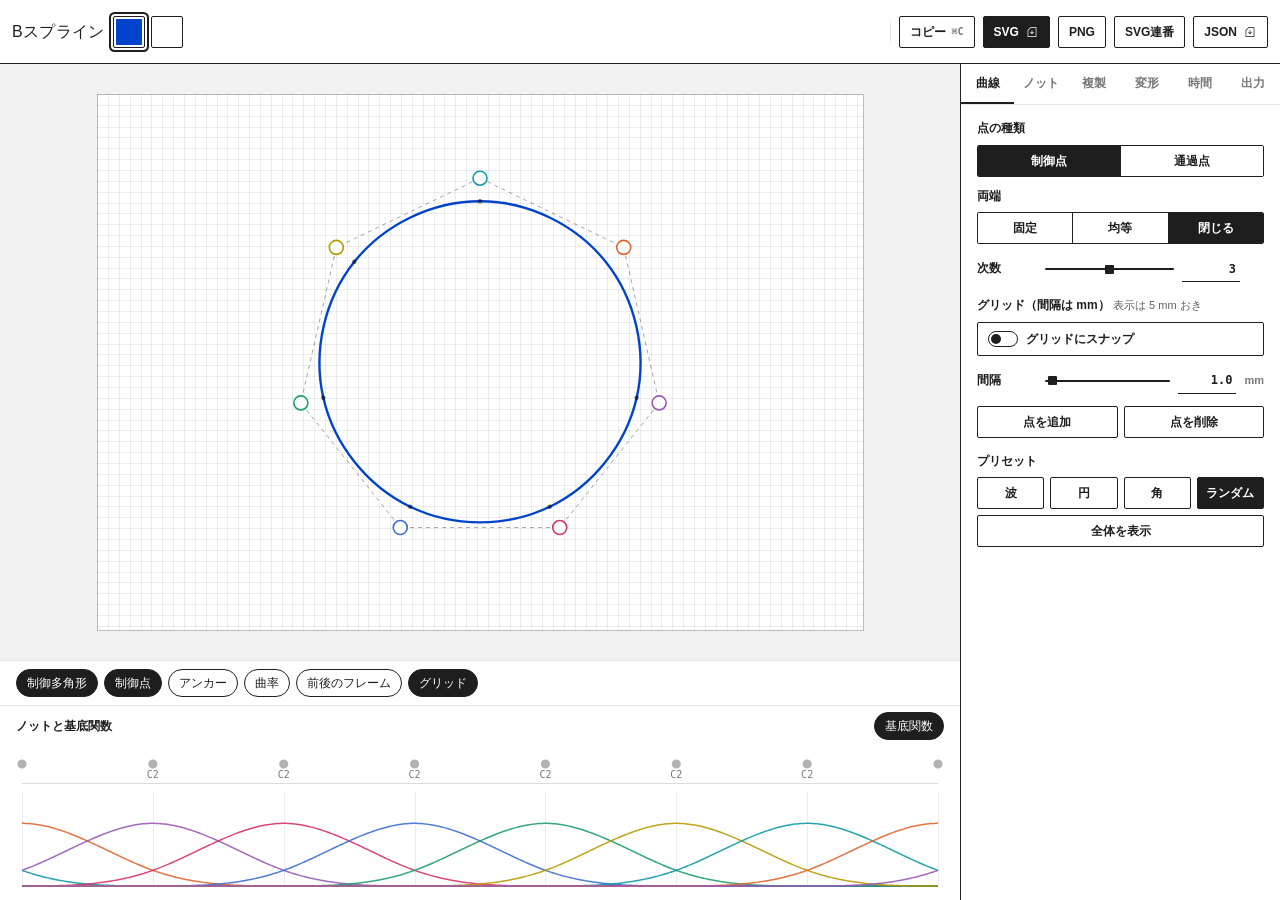
==== commit 3999b59d: "deploy 2026-11-05 22:19" ====
--- a/bspline/index.html
+++ b/bspline/index.html
@@ -1,5 +1,5 @@
 <!DOCTYPE html>
-<html data-sm-build="35cda11・2026-10-28 09:33" data-sm-app="bspline" lang="ja">
+<html data-sm-build="aceeccd・2026-11-05 22:19" data-sm-app="bspline" lang="ja">
 <head>
 <meta charset="utf-8">
 <meta name="viewport" content="width=device-width, initial-scale=1, viewport-fit=cover, user-scalable=no">
@@ -275,7 +275,7 @@
   </aside>
 </div>
 
-<script src="_ext/000_kit/studio-kit.js?v=0.7.10"></script>
+<script src="_ext/000_kit/studio-kit.js?v=0.8.0"></script>
 <script>
 "use strict";
 /* ============================================================
@@ -1370,8 +1370,6 @@
   segs.forEach(s=>{ d+=` C ${R2(s.c1.x)} ${R2(s.c1.y)} ${R2(s.c2.x)} ${R2(s.c2.y)} ${R2(s.p1.x)} ${R2(s.p1.y)}`; });
   return d+(close?' Z':'');
 }
-function stamp(){ const d=new Date(),z=n=>String(n).padStart(2,'0');
-  return `${d.getFullYear()}${z(d.getMonth()+1)}${z(d.getDate())}-${z(d.getHours())}${z(d.getMinutes())}`; }
 function dl(blob,name){
   const a=document.createElement('a');
   a.href=URL.createObjectURL(blob); a.download=name;
@@ -1407,16 +1405,35 @@
   const bg=(withBg&&ART.bg!=='none')?`\n  <rect id="bg" x="0" y="0" width="${W}" height="${H}" fill="${ART.bg}"/>`:'';
   return `<svg xmlns="http://www.w3.org/2000/svg" width="${W}" height="${H}" viewBox="0 0 ${W} ${H}">${bg}\n${inner}\n</svg>`;
 }
+/* 規格 §1〜§4: 画面外に一時マウントした svg を Studio.serializeSVG に通す（封筒 metadata#studio と g#art を付ける） */
+function metaFor(){
+  return {tool:'spline', pj:'132_Bスプライン', seed:null,
+    law:'Bスプライン曲線（制御点・次数・端の扱い）に複製・変形・時間・立体を重ねる',
+    params:{deg:S.deg, ends:S.ends, ptMode:S.ptMode, interior:S.interior,
+      points:S.P.map(p=>[R2(p.x),R2(p.y)]),
+      mul:S.mul, loft:S.loft, warp:S.warp,
+      time:{on:S.time.on, frames:S.time.frames, f:S.time.f, tamp:S.time.tamp, tphase:S.time.tphase, tratio:S.time.tratio, cycles:S.time.cycles, kamp:S.time.kamp, kphase:S.time.kphase},
+      stroke:ART.stroke, bg:ART.bg}};
+}
+function stdSVG(inner,withBg){
+  const host=document.createElement('div');
+  host.style.cssText='position:fixed;left:-99999px;top:0;width:0;height:0;overflow:hidden';
+  host.innerHTML=svgDoc(inner,withBg);
+  document.body.appendChild(host);
+  try{ return Studio.serializeSVG(host.querySelector('svg'),{standard:true, meta:metaFor()}); }
+  finally{ host.remove(); }
+}
+function exportKeys(){ return S.loft.on?'loft':`d${S.deg}-${S.ends}`; }
 function saveSVG(inner,name){
-  dl(new Blob([svgDoc(inner,false)],{type:'image/svg+xml'}), name);
+  dl(new Blob([stdSVG(inner,false)],{type:'image/svg+xml'}), name+'.svg');
   toast('SVGを書き出しました');
 }
 function doCopySVG(){
-  Studio.copySVG(svgDoc(currentSVG(),false))
+  Studio.copySVG(stdSVG(currentSVG(),false))
     .then(r=>toast(Studio.copyResultMessage(r)))
     .catch(e=>toast(String((e&&e.message)||e),{kind:'error',sticky:true}));
 }
-function exportSVG(){ saveSVG(currentSVG(),`spline_${stamp()}.svg`); }
+function exportSVG(){ saveSVG(currentSVG(),Studio.fname('spline',exportKeys())); }
 /* PNG は画面ではなくSVGから描く（補助表示を含めず、背景の色を入れる。2倍） */
 function exportPNG(){
   const sc=2, c=document.createElement('canvas'); c.width=W*sc; c.height=H*sc;
@@ -1425,7 +1442,7 @@
   const img=new Image();
   img.onload=()=>{
     g.drawImage(img,0,0,c.width,c.height); URL.revokeObjectURL(url);
-    c.toBlob(b=>{ dl(b,`spline_${stamp()}.png`); toast('PNGを書き出しました'); });
+    c.toBlob(b=>{ dl(b,Studio.fname('spline',exportKeys())+'.png'); toast('PNGを書き出しました'); });
   };
   img.onerror=()=>{ URL.revokeObjectURL(url); toast('PNGを書き出せませんでした',{kind:'error',sticky:true}); };
   img.src=url;
@@ -1438,7 +1455,7 @@
     gs.push(`<g id="frame_${String(f).padStart(3,'0')}">\n${currentSVG()}\n</g>`);
   }
   S.time.f=keep; build(); render();
-  saveSVG(gs.join('\n'),`spline_${S.time.frames}f_${stamp()}.svg`);
+  saveSVG(gs.join('\n'),Studio.fname('spline',`${S.time.frames}f`));
 }
 function exportJSON(){
   if(!S.time.on){ toast('時間を有効にすると使えます'); return; }
@@ -1460,7 +1477,7 @@
   S.time.f=keep; build(); render();
   dl(new Blob([JSON.stringify({tool:'spline',box:[W,H],frames:S.time.frames,degree:SEED.p,
     anchorCount:a.mn,anchorCountConstant:a.ok,closed:S.ends==='closed',data:frames})],
-    {type:'application/json'}),`spline_${S.time.frames}f_${stamp()}.json`);
+    {type:'application/json'}),Studio.fname('spline',`${S.time.frames}f`)+'.json');
   toast('JSONを書き出しました');
 }
 
@@ -1532,7 +1549,7 @@
 requestAnimationFrame(tick);
 </script>
 <script src="_ext/000_kit/studio-vault.js?v=e272fbb8"></script>
-<script src="_ext/000_kit/studio-mobile.js?v=e2c5d361"></script>
+<script src="_ext/000_kit/studio-mobile.js?v=c255229c"></script>
 <script>
 /* studio-apps: オフライン用の登録。https か localhost の時だけ動く */
 (function(){
